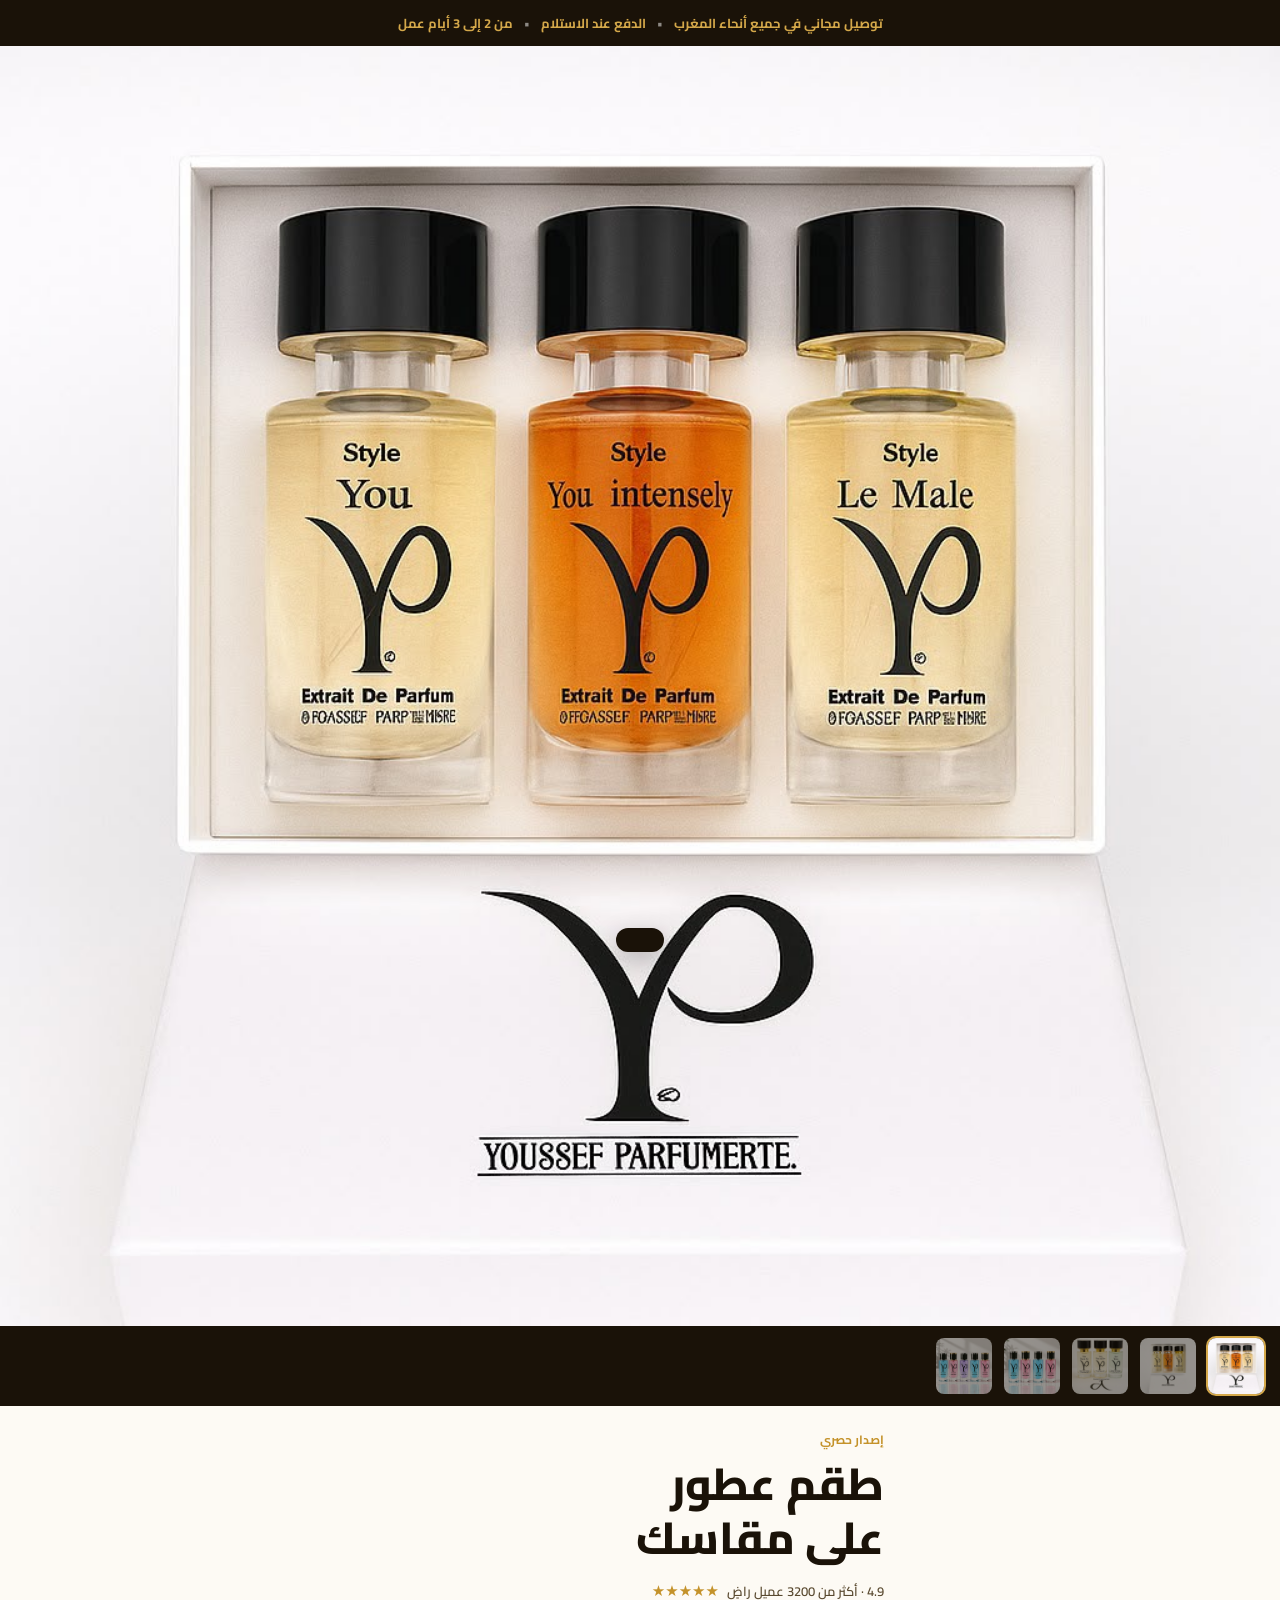
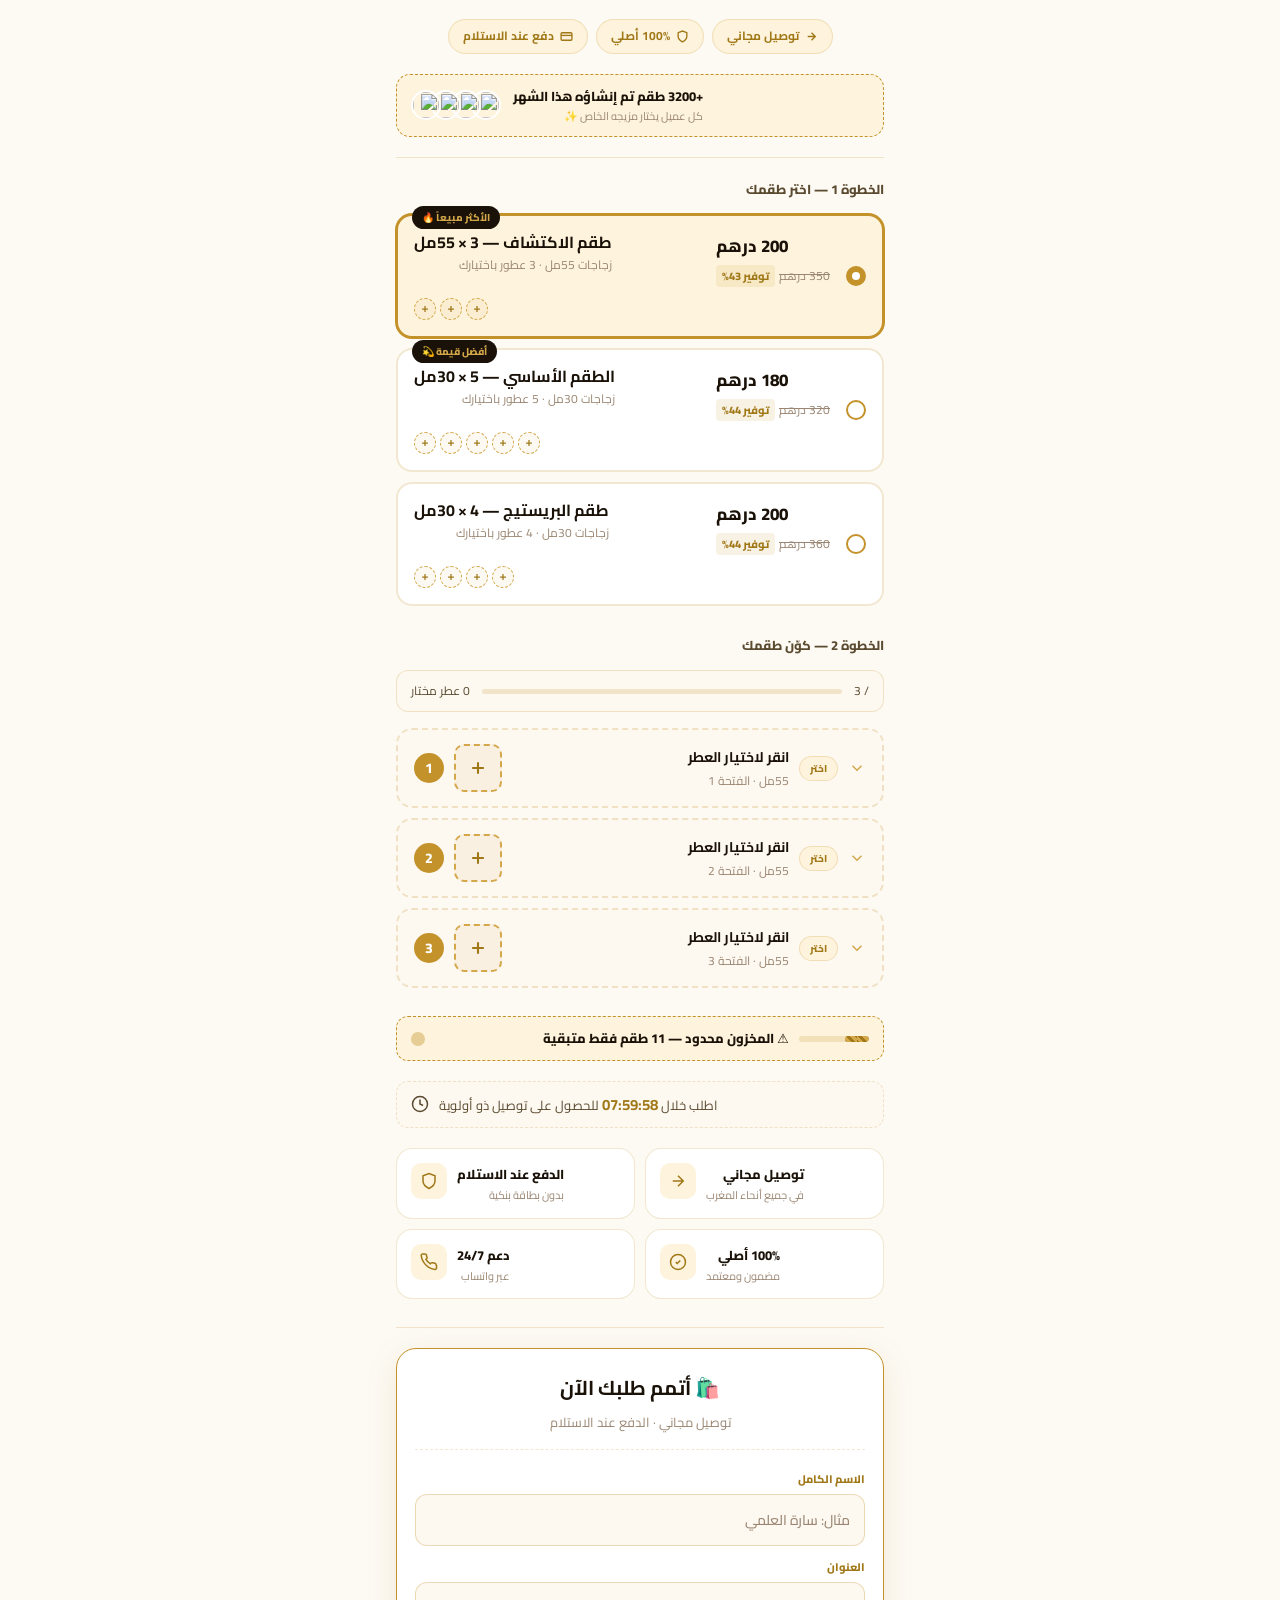
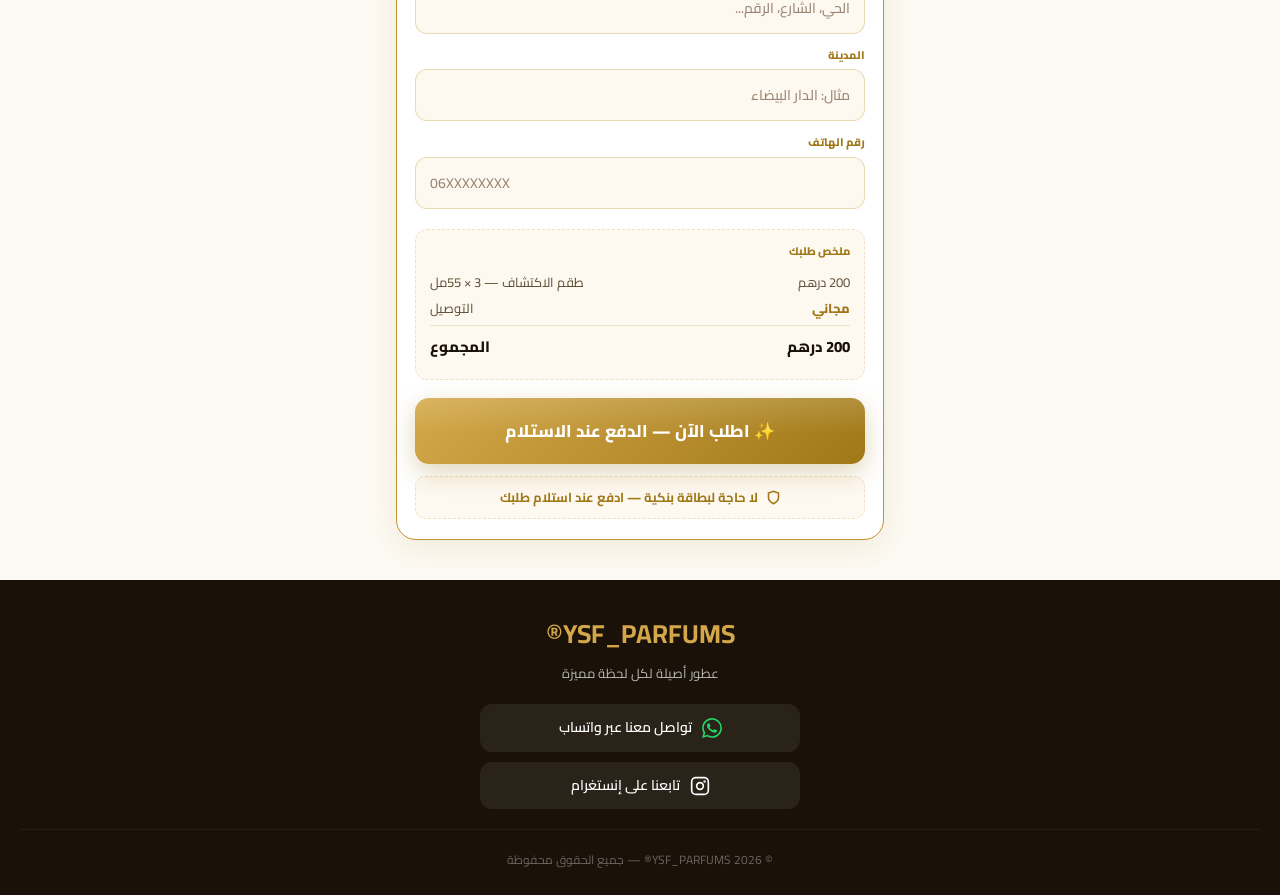
==== index.html @ 2e372e34 "Initial commit" ====
<!DOCTYPE html>
<html lang="ar" dir="rtl">
<head>
  <meta charset="utf-8"/>
  <meta name="viewport" content="width=device-width, initial-scale=1"/>
  <title>YSF_PARFUMS — عطور فاخرة على مقاسك</title>
  <meta name="description" content="اصنع طقمك من العطور الفاخرة بنفسك. توصيل مجاني، دفع عند الاستلام."/>
  <link rel="preconnect" href="https://fonts.googleapis.com"/>
  <link rel="preconnect" href="https://fonts.gstatic.com" crossorigin/>
  <link href="https://fonts.googleapis.com/css2?family=Cairo:wght@300;400;500;600;700;800;900&display=swap" rel="stylesheet"/>
  <style>
    *, *::before, *::after { box-sizing: border-box; margin: 0; padding: 0; }
    :root {
      --ink:     #1a1208;
      --ink-mid: #5a4a30;
      --ink-lt:  #9a8672;
      --gold:    #C4922A;
      --gold-lt: #D4A84A;
      --gold-dk: #A07818;
      --pale:    #FDF8F0;
      --tint:    #FEF3DC;
      --cream:   #FDFAF4;
      --white:   #ffffff;
      --border:  rgba(196,146,42,.22);
      --grad:    linear-gradient(135deg, #D4A84A 0%, #A07818 100%);
      --shadow:  0 8px 32px rgba(160,120,24,.12);
      --r:       16px;
      --r-sm:    10px;
    }
    html { scroll-behavior: smooth; }
    body {
      background: var(--cream);
      color: var(--ink);
      font-family: 'Cairo', system-ui, sans-serif;
      line-height: 1.7;
      overflow-x: hidden;
      -webkit-font-smoothing: antialiased;
      direction: rtl;
    }
    ::-webkit-scrollbar { width: 6px; }
    ::-webkit-scrollbar-track { background: var(--pale); }
    ::-webkit-scrollbar-thumb { background: var(--gold-lt); border-radius: 3px; }
    .display { font-family: 'Cairo', serif; font-weight: 800; line-height: 1.2; }

    /* ── HEADER ── */
    header {
      background: var(--ink);
      padding: 12px 20px;
      text-align: center;
      position: sticky; top: 0; z-index: 100;
    }
    header p { color: var(--gold-lt); font-size: 13px; font-weight: 700; }
    header span { color: rgba(255,255,255,.5); margin: 0 8px; }

    /* ── HERO SLIDER ── */
    .hero-wrapper { background: var(--ink); }

    /* Main image area */
    .hero-main {
      position: relative;
      width: 100%;
      aspect-ratio: 1/1;
      overflow: hidden;
      background: var(--ink);
    }
    .hero-main img {
      width: 100%; height: 100%;
      object-fit: cover; display: block;
      transition: opacity .35s ease;
    }
    .hero-main img.fade { opacity: 0; }

    /* Thumbnails strip */
    .hero-thumbs {
      display: flex;
      gap: 8px;
      padding: 10px 14px;
      overflow-x: auto;
      scrollbar-width: none;
      /* RTL: right-to-left order naturally */
    }
    .hero-thumbs::-webkit-scrollbar { display: none; }
    .hero-thumb {
      flex-shrink: 0;
      width: 60px; height: 60px;
      border-radius: 10px;
      overflow: hidden;
      border: 2px solid transparent;
      cursor: pointer;
      opacity: .55;
      transition: opacity .25s, border-color .25s;
      background: none; padding: 0;
    }
    .hero-thumb.active {
      border-color: var(--gold-lt);
      opacity: 1;
    }
    .hero-thumb img {
      width: 100%; height: 100%;
      object-fit: cover; display: block;
      pointer-events: none;
    }

    /* ── WRAP ── */
    .wrap { max-width: 520px; margin: 0 auto; padding: 0 16px; }

    /* ── PRODUCT INFO ── */
    .product-info { padding: 24px 0 0; }
    .eyebrow { font-size: 12px; font-weight: 700; color: var(--gold); margin-bottom: 8px; }
    .product-title { font-size: clamp(2rem, 8vw, 2.8rem); color: var(--ink); margin-bottom: 12px; }
    .stars-row {
      display: flex; align-items: center; gap: 8px;
      margin-bottom: 16px; flex-direction: row-reverse; justify-content: flex-end;
    }
    .stars { color: var(--gold); font-size: 15px; direction: ltr; }
    .rating-text { font-size: 13px; color: var(--ink-mid); font-weight: 600; }

    /* ── TRUST PILLS — centered ── */
    .trust-pills {
      display: flex;
      gap: 8px;
      flex-wrap: wrap;
      margin-bottom: 20px;
      justify-content: center;
      align-items: center;
    }
    .trust-pill {
      display: inline-flex; align-items: center; gap: 6px;
      padding: 6px 14px;
      background: var(--tint);
      border: 1px solid var(--border);
      border-radius: 99px;
      font-size: 12px; font-weight: 700; color: var(--gold-dk);
    }

    .divider { height: 1px; background: var(--border); margin: 20px 0; }
    .section-title {
      font-size: 13px; font-weight: 800; color: var(--ink-mid);
      margin-bottom: 14px; text-align: right;
    }

    /* ── PACK CARDS ── */
    .pack-grid { display: flex; flex-direction: column; gap: 10px; margin-bottom: 28px; }
    .pack-card {
      position: relative;
      border: 2px solid var(--border);
      border-radius: var(--r);
      padding: 16px 52px 16px 16px;
      background: var(--white);
      cursor: pointer; transition: all .25s;
      user-select: none; text-align: right;
    }
    .pack-card:hover { border-color: var(--gold-lt); background: var(--pale); }
    .pack-card.selected {
      border-color: var(--gold); background: var(--tint);
      box-shadow: 0 0 0 1px var(--gold);
    }
    .pack-radio {
      position: absolute; right: 16px; top: 50%;
      transform: translateY(-50%);
      width: 20px; height: 20px; border-radius: 50%;
      border: 2px solid var(--gold); background: var(--white);
      display: flex; align-items: center; justify-content: center;
      flex-shrink: 0; transition: all .2s;
    }
    .pack-card.selected .pack-radio { background: var(--gold); border-color: var(--gold); }
    .pack-radio::after {
      content: ''; width: 8px; height: 8px;
      border-radius: 50%; background: var(--white); display: none;
    }
    .pack-card.selected .pack-radio::after { display: block; }
    .pack-badge {
      position: absolute; top: -10px; left: 14px;
      background: var(--ink); color: var(--gold-lt);
      font-size: 10px; font-weight: 800;
      padding: 3px 10px; border-radius: 99px;
    }
    .pack-top {
      display: flex; justify-content: space-between;
      align-items: flex-start; gap: 8px; flex-direction: row-reverse;
    }
    .pack-name { font-size: 16px; font-weight: 700; color: var(--ink); line-height: 1.3; }
    .pack-sub { font-size: 12px; color: var(--ink-lt); margin-top: 2px; }
    .pack-price { text-align: left; flex-shrink: 0; }
    .pack-price-now { font-size: 17px; font-weight: 800; color: var(--ink); display: block; }
    .pack-price-old { font-size: 12px; color: var(--ink-lt); text-decoration: line-through; }
    .pack-price-save {
      font-size: 11px; font-weight: 800; color: var(--gold-dk);
      background: rgba(196,146,42,.12); padding: 2px 6px;
      border-radius: 4px; margin-top: 2px; display: inline-block;
    }
    .pack-dots { display: flex; gap: 4px; margin-top: 10px; flex-wrap: wrap; justify-content: flex-end; }
    .pack-dot {
      width: 22px; height: 22px; border-radius: 50%;
      border: 1.5px dashed var(--gold-lt);
      background: rgba(196,146,42,.06);
      display: flex; align-items: center; justify-content: center;
    }

    /* ── PICKER SECTION ── */
    .picker-section { margin-bottom: 28px; }

    /* Progress bar */
    .selection-progress {
      background: var(--pale); border: 1px solid var(--border);
      border-radius: 12px; padding: 10px 14px; margin-bottom: 16px;
      display: flex; align-items: center; justify-content: space-between;
      font-size: 12px; color: var(--ink-mid); flex-direction: row-reverse;
    }
    .progress-bar-wrap {
      flex: 1; margin: 0 12px; height: 5px;
      background: rgba(196,146,42,.2); border-radius: 99px; overflow: hidden;
    }
    .progress-bar-fill {
      height: 100%; background: var(--grad);
      border-radius: 99px; transition: width .4s ease;
    }

    /* Slot container */
    .picker-slots { display: flex; flex-direction: column; gap: 10px; }

    .picker-slot {
      border: 2px dashed var(--border);
      border-radius: var(--r);
      background: var(--pale);
      overflow: hidden;
      transition: border-color .2s, background .2s;
    }
    .picker-slot.filled {
      border-style: solid; border-color: var(--gold); background: var(--white);
    }

    /* The clickable header row */
    .slot-header {
      display: flex; align-items: center; gap: 10px;
      padding: 14px 16px; cursor: pointer; min-height: 68px;
      flex-direction: row-reverse;
      user-select: none;
    }

    /* Slot number badge */
    .slot-num {
      width: 30px; height: 30px; border-radius: 50%;
      background: var(--gold); color: var(--white);
      font-size: 14px; font-weight: 800;
      display: flex; align-items: center; justify-content: center;
      flex-shrink: 0;
    }

    /* Preview image once picked */
    .slot-preview {
      width: 48px; height: 48px; border-radius: 10px;
      object-fit: cover; flex-shrink: 0;
      border: 1.5px solid var(--border);
    }

    /* Plus placeholder */
    .slot-plus-btn {
      width: 48px; height: 48px; border-radius: 10px;
      border: 2px dashed var(--gold-lt);
      background: rgba(196,146,42,.07);
      display: flex; align-items: center; justify-content: center;
      flex-shrink: 0; transition: background .2s;
    }
    .slot-header:hover .slot-plus-btn { background: rgba(196,146,42,.15); }

    .slot-info { flex: 1; min-width: 0; text-align: right; }
    .slot-name { font-size: 14px; font-weight: 700; color: var(--ink); }
    .slot-sub  { font-size: 12px; color: var(--ink-lt); margin-top: 1px; }

    .slot-badge {
      font-size: 10px; font-weight: 800;
      padding: 3px 10px; border-radius: 99px;
      background: var(--tint); color: var(--gold-dk);
      border: 1px solid var(--border); flex-shrink: 0;
      white-space: nowrap;
    }
    .slot-badge.done {
      background: var(--gold); color: #fff; border-color: var(--gold);
    }

    .slot-chevron {
      flex-shrink: 0; color: var(--gold-lt);
      transition: transform .3s;
    }
    .picker-slot.open .slot-chevron { transform: rotate(180deg); }

    /* Collapsible panel */
    .slot-panel {
      display: grid; grid-template-rows: 0fr;
      transition: grid-template-rows .35s cubic-bezier(.25,1,.5,1);
    }
    .picker-slot.open .slot-panel { grid-template-rows: 1fr; }
    .slot-panel-inner { overflow: hidden; }

    /* 2-column perfume grid */
    .perfume-grid {
      display: grid;
      grid-template-columns: 1fr 1fr;
      gap: 10px;
      padding: 6px 14px 16px;
    }
    .perfume-card {
      border: 1.5px solid var(--border);
      border-radius: 14px; background: var(--white);
      cursor: pointer; overflow: hidden;
      transition: all .2s; padding: 10px; text-align: center;
    }
    .perfume-card:hover { border-color: var(--gold-lt); transform: translateY(-2px); box-shadow: 0 4px 12px rgba(196,146,42,.15); }
    .perfume-card.selected {
      border-color: var(--gold); background: var(--tint);
      box-shadow: 0 0 0 1.5px var(--gold);
    }
    .perfume-card img {
      width: 100%; aspect-ratio: 1/1;
      object-fit: cover; border-radius: 8px;
      display: block; margin-bottom: 8px;
    }
    .perfume-card-name { font-size: 12px; font-weight: 700; color: var(--ink); line-height: 1.3; }
    .perfume-card-vol  { font-size: 11px; color: var(--ink-lt); margin-top: 2px; }
    .perfume-check {
      width: 20px; height: 20px; border-radius: 50%;
      background: var(--gold);
      display: none; align-items: center; justify-content: center;
      margin: 6px auto 0;
    }
    .perfume-card.selected .perfume-check { display: flex; }
    .perfume-check svg { width: 11px; height: 11px; }

    /* ── STOCK & COUNTDOWN ── */
    .stock-bar {
      background: var(--tint); border: 1px dashed var(--gold);
      border-radius: 12px; padding: 10px 14px;
      display: flex; align-items: center; gap: 10px;
      margin-bottom: 20px; flex-direction: row-reverse;
    }
    .ping-wrap { position: relative; width: 14px; height: 14px; flex-shrink: 0; }
    .ping-ring {
      position: absolute; inset: 0; border-radius: 50%;
      background: var(--gold); opacity: .4;
      animation: ping 1.5s ease infinite;
    }
    .ping-dot {
      position: relative; width: 8px; height: 8px;
      border-radius: 50%; background: var(--gold-dk); margin: 3px;
    }
    @keyframes ping { 0%{transform:scale(1);opacity:.4} 75%,100%{transform:scale(2.2);opacity:0} }
    .stock-text { flex: 1; font-size: 13px; font-weight: 800; color: var(--ink); text-align: right; }
    .stock-track { width: 70px; height: 6px; background: rgba(196,146,42,.2); border-radius: 99px; overflow: hidden; flex-shrink: 0; }
    .stock-fill {
      width: 35%; height: 100%; border-radius: 99px;
      background-image: repeating-linear-gradient(45deg, var(--gold-lt) 0, var(--gold-lt) 3px, var(--gold-dk) 3px, var(--gold-dk) 6px);
      background-size: 12px 12px; animation: stripes 1.2s linear infinite;
    }
    @keyframes stripes { to { background-position: 12px 0; } }

    .countdown-bar {
      background: var(--pale); border: 1px dashed var(--border);
      border-radius: 12px; padding: 10px 14px;
      display: flex; align-items: center; gap: 10px; margin-bottom: 20px;
      font-size: 13px; color: var(--ink-mid); flex-direction: row-reverse;
    }
    .countdown-bar strong { color: var(--gold-dk); font-size: 15px; direction: ltr; display: inline-block; }

    /* ── FEATURES ── */
    .features-grid {
      display: grid; grid-template-columns: 1fr 1fr;
      gap: 10px; margin-bottom: 28px;
    }
    .feature-card {
      background: var(--white); border: 1px solid var(--border);
      border-radius: var(--r); padding: 14px;
      display: flex; align-items: flex-start;
      gap: 10px; flex-direction: row-reverse; text-align: right;
    }
    .feature-icon {
      width: 36px; height: 36px; border-radius: 10px;
      background: var(--tint);
      display: flex; align-items: center; justify-content: center;
      flex-shrink: 0;
    }
    .feature-title { font-size: 13px; font-weight: 800; color: var(--ink); }
    .feature-sub { font-size: 11px; color: var(--ink-lt); margin-top: 2px; line-height: 1.5; }

    /* ── SOCIAL PROOF ── */
    .social-proof {
      background: var(--tint); border: 1px dashed var(--gold);
      border-radius: 14px; padding: 10px 14px;
      display: flex; align-items: center; gap: 12px;
      margin-bottom: 20px; flex-direction: row-reverse;
    }
    .avatar-stack { display: flex; padding-left: 10px; }
    .avatar {
      width: 30px; height: 30px; border-radius: 50%;
      border: 2px solid var(--white); overflow: hidden; margin-left: -10px;
    }
    .avatar img { width: 100%; height: 100%; object-fit: cover; }
    .sp-text { font-size: 13px; font-weight: 800; color: var(--ink); text-align: right; }
    .sp-sub  { font-size: 11px; color: var(--ink-lt); text-align: right; }

    /* ── ORDER FORM ── */
    .order-form {
      background: var(--white); border: 1.5px solid var(--gold);
      border-radius: 20px; padding: 22px 18px 20px;
      box-shadow: var(--shadow); margin-bottom: 28px;
    }
    .form-title {
      text-align: center; font-size: 20px; font-weight: 700;
      color: var(--ink); margin-bottom: 6px;
    }
    .form-sub {
      text-align: center; font-size: 13px; color: var(--ink-lt);
      margin-bottom: 20px; padding-bottom: 16px;
      border-bottom: 1px dashed var(--border);
    }
    .field-group { display: flex; flex-direction: column; gap: 12px; margin-bottom: 20px; }
    .field-wrap { position: relative; }
    .field-wrap label {
      display: block; font-size: 11px; font-weight: 800;
      color: var(--gold-dk); margin-bottom: 5px; text-align: right;
    }
    .field-wrap input {
      width: 100%; border: 1.5px solid rgba(196,146,42,.3);
      border-radius: 12px; padding: 12px 14px;
      font-family: 'Cairo', sans-serif;
      font-size: 14px; font-weight: 500; color: var(--ink);
      background: var(--pale); outline: none;
      transition: border-color .2s, background .2s, box-shadow .2s;
      text-align: right; direction: rtl;
    }
    .field-wrap input:focus {
      border-color: var(--gold); background: var(--white);
      box-shadow: 0 0 0 3px rgba(196,146,42,.12);
    }
    .field-wrap input::placeholder { color: var(--ink-lt); }
    .field-err { color: #dc2626; font-size: 11px; margin-top: 4px; display: block; text-align: right; }

    .order-summary {
      background: var(--pale); border: 1px dashed var(--border);
      border-radius: 12px; padding: 12px 14px; margin-bottom: 18px;
    }
    .order-summary-title {
      font-size: 11px; font-weight: 800; color: var(--gold-dk);
      margin-bottom: 10px; text-align: right;
    }
    .summary-line {
      display: flex; justify-content: space-between;
      font-size: 13px; color: var(--ink-mid);
      margin-bottom: 4px; flex-direction: row-reverse;
    }
    .summary-line.total {
      font-weight: 800; font-size: 15px; color: var(--ink);
      border-top: 1px solid var(--border);
      padding-top: 8px; margin-top: 6px;
    }
    .summary-perfs { display: flex; flex-wrap: wrap; gap: 4px; margin-top: 8px; justify-content: flex-end; }
    .summary-perf-tag {
      font-size: 11px; background: rgba(196,146,42,.12);
      color: var(--gold-dk); border-radius: 6px;
      padding: 2px 8px; font-weight: 600;
    }

    .buy-btn {
      width: 100%; background: var(--grad);
      color: var(--white); border: none;
      border-radius: 14px; padding: 17px 24px;
      font-family: 'Cairo', sans-serif;
      font-size: 17px; font-weight: 800;
      cursor: pointer; position: relative; overflow: hidden;
      transition: opacity .2s, transform .15s;
      box-shadow: 0 8px 24px rgba(160,120,24,.3);
    }
    .buy-btn:hover { opacity: .9; }
    .buy-btn:active { transform: scale(.98); }
    .buy-btn::after {
      content: ''; position: absolute; inset: 0;
      background: linear-gradient(180deg, rgba(255,255,255,.14) 0%, transparent 55%);
      pointer-events: none;
    }
    .buy-btn:disabled { opacity: .7; cursor: wait; }

    .cod-badge {
      display: flex; align-items: center; justify-content: center;
      gap: 8px; margin-top: 12px; padding: 9px 14px;
      background: var(--pale); border-radius: 10px;
      border: 1px dashed var(--border);
      font-size: 13px; font-weight: 700; color: var(--gold-dk);
    }

    /* ── FOOTER ── */
    footer {
      background: var(--ink); color: rgba(255,255,255,.7);
      padding: 32px 20px 24px; text-align: center; margin-top: 40px;
    }
    footer .brand {
      font-size: 26px; font-weight: 700;
      color: var(--gold-lt); margin-bottom: 6px;
    }
    footer p { font-size: 13px; margin-bottom: 20px; }
    .footer-contact {
      display: flex; flex-direction: column;
      gap: 10px; max-width: 320px; margin: 0 auto 20px;
    }
    .footer-link {
      display: flex; align-items: center; justify-content: center; gap: 10px;
      padding: 12px 14px;
      background: rgba(255,255,255,.07);
      border-radius: 12px; color: var(--white);
      text-decoration: none; font-size: 14px; font-weight: 600;
      transition: background .2s; text-align: center;
    }
    .footer-link:hover { background: rgba(255,255,255,.13); }
    .footer-copy {
      font-size: 12px; opacity: .5;
      border-top: 1px solid rgba(255,255,255,.1);
      padding-top: 20px; margin-top: 10px;
    }

    /* ── MODAL ── */
    .modal-overlay {
      position: fixed; inset: 0; z-index: 1000;
      background: rgba(0,0,0,.55);
      display: flex; align-items: center; justify-content: center;
      padding: 20px; opacity: 0; pointer-events: none;
      transition: opacity .3s;
    }
    .modal-overlay.open { opacity: 1; pointer-events: auto; }
    .modal-box {
      background: var(--white); border-radius: 24px;
      padding: 36px 24px; max-width: 360px; width: 100%;
      text-align: center;
      transform: translateY(20px);
      transition: transform .4s cubic-bezier(.25,1,.5,1);
    }
    .modal-overlay.open .modal-box { transform: translateY(0); }
    .modal-icon {
      width: 64px; height: 64px; border-radius: 50%;
      background: var(--tint);
      display: flex; align-items: center; justify-content: center;
      margin: 0 auto 16px;
    }
    .modal-title { font-size: 24px; font-weight: 700; color: var(--ink); margin-bottom: 8px; }
    .modal-text { font-size: 14px; color: var(--ink-mid); line-height: 1.8; margin-bottom: 24px; }
    .modal-close {
      width: 100%; background: var(--grad); color: var(--white); border: none;
      padding: 14px; border-radius: 12px; font-size: 16px; font-weight: 800;
      cursor: pointer; font-family: 'Cairo', sans-serif;
    }

    /* ── TOAST ── */
    .toast {
      position: fixed; bottom: 28px; left: 50%;
      transform: translateX(-50%) translateY(80px);
      background: var(--ink); color: var(--white);
      padding: 12px 24px; border-radius: 12px;
      font-size: 13px; font-weight: 600; z-index: 9999;
      transition: transform .35s cubic-bezier(.25,1,.5,1);
      white-space: nowrap; box-shadow: 0 8px 24px rgba(0,0,0,.25);
    }
    .toast.show { transform: translateX(-50%) translateY(0); }

    @media (max-width: 380px) {
      .pack-name { font-size: 14px; }
      .perfume-grid { gap: 8px; }
    }
  </style>
</head>
<body>

<header>
  <p>
    توصيل مجاني في جميع أنحاء المغرب
    <span>•</span>
    الدفع عند الاستلام
    <span>•</span>
    من 2 إلى 3 أيام عمل
  </p>
</header>

<!-- ══ HERO SLIDER ══ -->
<div class="hero-wrapper">
  <!-- Main large image -->
  <div class="hero-main">
    <img id="hero-main-img" src="images/slides/1.jpeg" alt="عطر" onerror="this.style.background='#2a1f0e';this.removeAttribute('src')"/>
  </div>
  <!-- Thumbnail strip -->
  <div class="hero-thumbs" id="hero-thumbs"></div>
</div>

<div class="wrap">

  <!-- ══ PRODUCT INFO ══ -->
  <section class="product-info">
    <p class="eyebrow">إصدار حصري</p>
    <h1 class="display product-title">طقم عطور<br/>على مقاسك</h1>

    <div class="stars-row">
      <span class="stars">★★★★★</span>
      <span class="rating-text">4.9 · أكثر من 3200 عميل راضٍ</span>
    </div>

    <!-- 3 pills centered -->
    <div class="trust-pills">
      <span class="trust-pill">
        <svg width="13" height="13" viewBox="0 0 24 24" fill="none" stroke="currentColor" stroke-width="2.5"><path d="M5 12h14M12 5l7 7-7 7"/></svg>
        توصيل مجاني
      </span>
      <span class="trust-pill">
        <svg width="13" height="13" viewBox="0 0 24 24" fill="none" stroke="currentColor" stroke-width="2.5"><path d="M12 22s8-4 8-10V5l-8-3-8 3v7c0 6 8 10 8 10z"/></svg>
        100% أصلي
      </span>
      <span class="trust-pill">
        <svg width="13" height="13" viewBox="0 0 24 24" fill="none" stroke="currentColor" stroke-width="2.5"><rect x="2" y="5" width="20" height="14" rx="2"/><path d="M2 10h20"/></svg>
        دفع عند الاستلام
      </span>
    </div>

    <div class="social-proof">
      <div class="avatar-stack">
        <div class="avatar"><img src="https://randomuser.me/api/portraits/women/44.jpg" alt=""/></div>
        <div class="avatar"><img src="https://randomuser.me/api/portraits/women/68.jpg" alt=""/></div>
        <div class="avatar"><img src="https://randomuser.me/api/portraits/women/90.jpg" alt=""/></div>
        <div class="avatar"><img src="https://randomuser.me/api/portraits/men/22.jpg" alt=""/></div>
      </div>
      <div>
        <div class="sp-text">+3200 طقم تم إنشاؤه هذا الشهر</div>
        <div class="sp-sub">كل عميل يختار مزيجه الخاص ✨</div>
      </div>
    </div>

    <div class="divider"></div>
  </section>

  <!-- ══ STEP 1: CHOOSE PACK ══ -->
  <section id="step-pack">
    <p class="section-title">الخطوة 1 — اختر طقمك</p>
    <div class="pack-grid">

      <div class="pack-card selected" data-pack="A" onclick="selectPack('A')">
        <div class="pack-badge">الأكثر مبيعاً 🔥</div>
        <div class="pack-radio"></div>
        <div class="pack-top">
          <div>
            <div class="pack-name">طقم الاكتشاف — 3 × 55مل</div>
            <div class="pack-sub">زجاجات 55مل · 3 عطور باختيارك</div>
          </div>
          <div class="pack-price">
            <span class="pack-price-now">200 درهم</span>
            <span class="pack-price-old">350 درهم</span>
            <span class="pack-price-save">توفير 43%</span>
          </div>
        </div>
        <div class="pack-dots" id="pack-dots-A"></div>
      </div>

      <div class="pack-card" data-pack="B" onclick="selectPack('B')">
        <div class="pack-badge">أفضل قيمة 💫</div>
        <div class="pack-radio"></div>
        <div class="pack-top">
          <div>
            <div class="pack-name">الطقم الأساسي — 5 × 30مل</div>
            <div class="pack-sub">زجاجات 30مل · 5 عطور باختيارك</div>
          </div>
          <div class="pack-price">
            <span class="pack-price-now">180 درهم</span>
            <span class="pack-price-old">320 درهم</span>
            <span class="pack-price-save">توفير 44%</span>
          </div>
        </div>
        <div class="pack-dots" id="pack-dots-B"></div>
      </div>

      <div class="pack-card" data-pack="C" onclick="selectPack('C')">
        <div class="pack-radio"></div>
        <div class="pack-top">
          <div>
            <div class="pack-name">طقم البريستيج — 4 × 30مل</div>
            <div class="pack-sub">زجاجات 30مل · 4 عطور باختيارك</div>
          </div>
          <div class="pack-price">
            <span class="pack-price-now">200 درهم</span>
            <span class="pack-price-old">360 درهم</span>
            <span class="pack-price-save">توفير 44%</span>
          </div>
        </div>
        <div class="pack-dots" id="pack-dots-C"></div>
      </div>

    </div>
  </section>

  <!-- ══ STEP 2: BUILD PACK ══ -->
  <section id="step-picker" class="picker-section">
    <p class="section-title">الخطوة 2 — كوّن طقمك</p>
    <div class="selection-progress">
      <span id="prog-label">0 عطر مختار</span>
      <div class="progress-bar-wrap">
        <div class="progress-bar-fill" id="prog-bar" style="width:0%"></div>
      </div>
      <span id="prog-total">/ 3</span>
    </div>
    <div class="picker-slots" id="picker-slots"></div>
  </section>

  <!-- ══ STOCK ══ -->
  <div class="stock-bar">
    <div class="ping-wrap"><span class="ping-ring"></span><span class="ping-dot"></span></div>
    <span class="stock-text">⚠️ المخزون محدود — 11 طقم فقط متبقية</span>
    <div class="stock-track"><div class="stock-fill"></div></div>
  </div>

  <!-- ══ COUNTDOWN ══ -->
  <div class="countdown-bar">
    <svg width="18" height="18" viewBox="0 0 24 24" fill="none" stroke="currentColor" stroke-width="2"><circle cx="12" cy="12" r="10"/><polyline points="12 6 12 12 16 14"/></svg>
    <span>اطلب خلال <strong id="countdown">08:00:00</strong> للحصول على توصيل ذو أولوية</span>
  </div>

  <!-- ══ FEATURES ══ -->
  <div class="features-grid">
    <div class="feature-card">
      <div class="feature-icon"><svg width="18" height="18" viewBox="0 0 24 24" fill="none" stroke="var(--gold-dk)" stroke-width="2"><path d="M5 12h14M12 5l7 7-7 7"/></svg></div>
      <div><div class="feature-title">توصيل مجاني</div><div class="feature-sub">في جميع أنحاء المغرب</div></div>
    </div>
    <div class="feature-card">
      <div class="feature-icon"><svg width="18" height="18" viewBox="0 0 24 24" fill="none" stroke="var(--gold-dk)" stroke-width="2"><path d="M12 22s8-4 8-10V5l-8-3-8 3v7c0 6 8 10 8 10z"/></svg></div>
      <div><div class="feature-title">الدفع عند الاستلام</div><div class="feature-sub">بدون بطاقة بنكية</div></div>
    </div>
    <div class="feature-card">
      <div class="feature-icon"><svg width="18" height="18" viewBox="0 0 24 24" fill="none" stroke="var(--gold-dk)" stroke-width="2"><circle cx="12" cy="12" r="10"/><path d="m9 12 2 2 4-4"/></svg></div>
      <div><div class="feature-title">100% أصلي</div><div class="feature-sub">مضمون ومعتمد</div></div>
    </div>
    <div class="feature-card">
      <div class="feature-icon"><svg width="18" height="18" viewBox="0 0 24 24" fill="none" stroke="var(--gold-dk)" stroke-width="2"><path d="M22 16.92v3a2 2 0 0 1-2.18 2 19.79 19.79 0 0 1-8.63-3.07A19.5 19.5 0 0 1 4.69 12 19.79 19.79 0 0 1 1.61 3.41 2 2 0 0 1 3.6 1.22h3a2 2 0 0 1 2 1.72c.127.96.361 1.903.7 2.81a2 2 0 0 1-.45 2.11L7.91 8.37a16 16 0 0 0 6 6l.92-.92a2 2 0 0 1 2.11-.45c.907.339 1.85.573 2.81.7A2 2 0 0 1 21.5 16a2 2 0 0 1 .42.92z"/></svg></div>
      <div><div class="feature-title">دعم 24/7</div><div class="feature-sub">عبر واتساب</div></div>
    </div>
  </div>

  <div class="divider"></div>

  <!-- ══ ORDER FORM ══ -->
  <section id="checkout-section">
    <div class="order-form">
      <div class="form-title">🛍️ أتمم طلبك الآن</div>
      <div class="form-sub">توصيل مجاني · الدفع عند الاستلام</div>

      <div class="field-group">
        <div class="field-wrap">
          <label>الاسم الكامل</label>
          <input id="f-name" type="text" placeholder="مثال: سارة العلمي"/>
        </div>
        <div class="field-wrap">
          <label>العنوان</label>
          <input id="f-address" type="text" placeholder="الحي، الشارع، الرقم..."/>
        </div>
        <div class="field-wrap">
          <label>المدينة</label>
          <input id="f-city" type="text" placeholder="مثال: الدار البيضاء"/>
        </div>
        <div class="field-wrap">
          <label>رقم الهاتف</label>
          <input id="f-phone" type="tel" placeholder="06XXXXXXXX" dir="ltr" style="text-align:left"/>
        </div>
      </div>

      <div class="order-summary">
        <div class="order-summary-title">ملخص طلبك</div>
        <div class="summary-line"><span id="sum-pack">–</span><span id="sum-price">–</span></div>
        <div class="summary-line"><span>التوصيل</span><span style="color:var(--gold-dk);font-weight:800;">مجاني</span></div>
        <div class="summary-line total"><span>المجموع</span><span id="sum-total">–</span></div>
        <div class="summary-perfs" id="summary-perfs"></div>
      </div>

      <button class="buy-btn" id="buy-btn">✨ اطلب الآن — الدفع عند الاستلام</button>

      <div class="cod-badge">
        <svg width="15" height="15" viewBox="0 0 24 24" fill="none" stroke="currentColor" stroke-width="2.5"><path d="M12 22s8-4 8-10V5l-8-3-8 3v7c0 6 8 10 8 10z"/></svg>
        لا حاجة لبطاقة بنكية — ادفع عند استلام طلبك
      </div>
    </div>
  </section>

</div>

<footer>
  <div class="brand">YSF_PARFUMS®</div>
  <p>عطور أصيلة لكل لحظة مميزة</p>
  <div class="footer-contact">
    <a class="footer-link" href="https://wa.me/212600000000" target="_blank" rel="noopener">
      <svg width="20" height="20" viewBox="0 0 24 24" fill="#25D366"><path d="M17.472 14.382c-.297-.149-1.758-.867-2.03-.967-.273-.099-.471-.148-.67.15-.197.297-.767.966-.94 1.164-.173.199-.347.223-.644.075-.297-.15-1.255-.463-2.39-1.475-.883-.788-1.48-1.761-1.653-2.059-.173-.297-.018-.458.13-.606.134-.133.298-.347.446-.52.149-.174.198-.298.298-.497.099-.198.05-.371-.025-.52-.075-.149-.669-1.612-.916-2.207-.242-.579-.487-.5-.669-.51-.173-.008-.371-.01-.57-.01-.198 0-.52.074-.792.372-.272.297-1.04 1.016-1.04 2.479 0 1.462 1.065 2.875 1.213 3.074.149.198 2.096 3.2 5.077 4.487.709.306 1.262.489 1.694.625.712.227 1.36.195 1.871.118.571-.085 1.758-.719 2.006-1.413.248-.694.248-1.289.173-1.413-.074-.124-.272-.198-.57-.347m-5.421 7.403h-.004a9.87 9.87 0 01-5.031-1.378l-.361-.214-3.741.982.998-3.648-.235-.374a9.86 9.86 0 01-1.51-5.26c.001-5.45 4.436-9.884 9.888-9.884 2.64 0 5.122 1.03 6.988 2.898a9.825 9.825 0 012.893 6.994c-.003 5.45-4.437 9.884-9.885 9.884m8.413-18.297A11.815 11.815 0 0012.05 0C5.495 0 .16 5.335.157 11.892c0 2.096.547 4.142 1.588 5.945L.057 24l6.305-1.654a11.882 11.882 0 005.683 1.448h.005c6.554 0 11.89-5.335 11.893-11.893a11.821 11.821 0 00-3.48-8.413z"/></svg>
      تواصل معنا عبر واتساب
    </a>
    <a class="footer-link" href="https://www.instagram.com/ysf_parfums" target="_blank" rel="noopener">
      <svg width="20" height="20" viewBox="0 0 24 24" fill="none" stroke="white" stroke-width="2" stroke-linecap="round"><rect x="2" y="2" width="20" height="20" rx="5"/><circle cx="12" cy="12" r="4"/><circle cx="17.5" cy="6.5" r=".5" fill="white"/></svg>
      تابعنا على إنستغرام
    </a>
  </div>
  <div class="footer-copy">© 2026 YSF_PARFUMS® — جميع الحقوق محفوظة</div>
</footer>

<!-- ══ SUCCESS MODAL ══ -->
<div class="modal-overlay" id="success-modal">
  <div class="modal-box">
    <div class="modal-icon">
      <svg width="32" height="32" viewBox="0 0 24 24" fill="none" stroke="var(--gold)" stroke-width="2.5" stroke-linecap="round"><polyline points="20 6 9 17 4 12"/></svg>
    </div>
    <div class="modal-title">تم استلام طلبك! 🎉</div>
    <div class="modal-text" id="modal-text">شكراً لك! تم تسجيل طقمك. سيتواصل معك فريقنا قريباً لتأكيد التوصيل.</div>
    <button class="modal-close" onclick="closeModal()">رائع، شكراً!</button>
  </div>
</div>

<div class="toast" id="toast"></div>

<script>
(function () {
  'use strict';

  /* ══════════════════════════════════════════
     CONFIG
  ══════════════════════════════════════════ */
  const GOOGLE_SCRIPT_URL = 'https://script.google.com/macros/s/AKfycbw9YrkIuJMq58uYZsVhsJ11zVzLs-nyRyI1zCMpZVaJMS69LG868hQqcGdkdfYxF4DcIQ/exec';

  /* ══════════════════════════════════════════
     DATA
  ══════════════════════════════════════════ */
  const SLIDES = [
    { src: 'images/slides/1.jpeg', alt: 'صورة 1' },
    { src: 'images/slides/2.jpeg', alt: 'صورة 2' },
    { src: 'images/slides/3.jpeg', alt: 'صورة 3' },
    { src: 'images/slides/4.jpeg', alt: 'صورة 4' },
    { src: 'images/slides/5.jpeg', alt: 'صورة 5' },
  ];

  const PERFUMES = [
    { id: 'p1',  name: 'STRONGER WITH YOU',         img: 'images/1.jpeg'  },
    { id: 'p2',  name: 'HUGO BOSS',                 img: 'images/3.jpeg'  },
    { id: 'p3',  name: 'CREED Aventus',             img: 'images/4.jpeg'  },
    { id: 'p4',  name: 'SAUVAGE',                   img: 'images/5.jpeg'  },
    { id: 'p5',  name: 'Ultra Male',                img: 'images/6.jpeg'  },
    { id: 'p6',  name: 'Paradise Garden',           img: 'images/7.jpeg'  },
    { id: 'p7',  name: 'IMPÉRATRICE',               img: 'images/8.jpeg'  },
    { id: 'p8',  name: 'Azzaro Wanted',             img: 'images/9.jpeg'  },
    { id: 'p9',  name: 'GIORGIO ARMANI',            img: 'images/10.jpeg' },
    { id: 'p10', name: 'Good Girl',                 img: 'images/11.jpeg' },
    { id: 'p11', name: 'ESCADA SORBETTO',           img: 'images/12.jpeg' },
    { id: 'p12', name: 'Gaultier Divine',           img: 'images/13.jpeg' },
    { id: 'p13', name: 'POISON GIRL',               img: 'images/14.jpeg' },
    { id: 'p14', name: 'KAY ALI',                   img: 'images/15.jpeg' },
    { id: 'p15', name: 'Libre YSL',                 img: 'images/16.jpeg' },
  ];

  const PACKS = {
    A: { name: 'طقم الاكتشاف — 3 × 55مل',  count: 3, priceLabel: '200 درهم', vol: '55مل', priceRaw: 200 },
    B: { name: 'الطقم الأساسي — 5 × 30مل', count: 5, priceLabel: '180 درهم', vol: '30مل', priceRaw: 180 },
    C: { name: 'طقم البريستيج — 4 × 30مل', count: 4, priceLabel: '200 درهم', vol: '30مل', priceRaw: 200 },
  };

  let currentPack = 'A';
  let selections  = [];   // array of perfume ids (null = not chosen)

  /* ══════════════════════════════════════════
     HERO SLIDER
     — NO autoplay
     — Click thumbnail → show that image in main slot instantly
  ══════════════════════════════════════════ */
  (function initSlider() {
    const mainImg   = document.getElementById('hero-main-img');
    const thumbsWrap = document.getElementById('hero-thumbs');

    SLIDES.forEach(function(slide, index) {
      var btn = document.createElement('button');
      btn.className = 'hero-thumb' + (index === 0 ? ' active' : '');
      btn.setAttribute('aria-label', slide.alt);

      var img = document.createElement('img');
      img.src = slide.src;
      img.alt = slide.alt;
      img.onerror = function() { this.style.background = '#2a1f0e'; this.src = ''; };
      btn.appendChild(img);

      btn.addEventListener('click', function() {
        // 1. Update main image with fade
        mainImg.style.opacity = '0';
        setTimeout(function() {
          mainImg.src = slide.src;
          mainImg.alt = slide.alt;
          mainImg.onerror = function() { this.style.background = '#2a1f0e'; this.src = ''; };
          mainImg.style.opacity = '1';
        }, 180);

        // 2. Update active thumbnail
        thumbsWrap.querySelectorAll('.hero-thumb').forEach(function(t) {
          t.classList.remove('active');
        });
        btn.classList.add('active');

        // 3. Scroll thumb into view
        btn.scrollIntoView({ behavior: 'smooth', block: 'nearest', inline: 'center' });
      });

      thumbsWrap.appendChild(btn);
    });

    // Smooth opacity transition on main image
    mainImg.style.transition = 'opacity .18s ease';
  })();

  /* ══════════════════════════════════════════
     PACK DOTS (indicators)
  ══════════════════════════════════════════ */
  function buildPackDots() {
    Object.keys(PACKS).forEach(function(key) {
      var el = document.getElementById('pack-dots-' + key);
      if (!el) return;
      el.innerHTML = '';
      for (var i = 0; i < PACKS[key].count; i++) {
        var dot = document.createElement('div');
        dot.className = 'pack-dot';
        dot.innerHTML = '<svg width="10" height="10" viewBox="0 0 24 24" fill="none" stroke="var(--gold-dk)" stroke-width="3"><path d="M12 5v14M5 12h14"/></svg>';
        el.appendChild(dot);
      }
    });
  }

  /* ══════════════════════════════════════════
     SELECT PACK
  ══════════════════════════════════════════ */
  window.selectPack = function(key) {
    currentPack = key;
    selections = [];
    document.querySelectorAll('.pack-card').forEach(function(c) {
      c.classList.toggle('selected', c.dataset.pack === key);
    });
    buildPickerSlots();
    updateProgress();
    updateSummary();
  };

  /* ══════════════════════════════════════════
     PICKER SLOTS
     — All slots collapsed on init
     — User clicks + container to open a slot
     — Grid is 2 columns
     — After choosing, slot collapses, next one stays closed (user opens manually)
  ══════════════════════════════════════════ */
  function buildPickerSlots() {
    var pack      = PACKS[currentPack];
    var container = document.getElementById('picker-slots');
    container.innerHTML = '';
    selections = new Array(pack.count).fill(null);

    for (var i = 0; i < pack.count; i++) {
      (function(idx) {
        var slot = document.createElement('div');
        slot.className = 'picker-slot';   // NOT open by default
        slot.id = 'slot-' + idx;

        /* ── HEADER ── */
        var header = document.createElement('div');
        header.className = 'slot-header';
        header.innerHTML =
          '<div class="slot-num">' + (idx + 1) + '</div>' +
          '<div class="slot-plus-btn" id="slot-icon-' + idx + '">' +
            '<svg width="20" height="20" viewBox="0 0 24 24" fill="none" stroke="var(--gold-dk)" stroke-width="2.5"><path d="M12 5v14M5 12h14"/></svg>' +
          '</div>' +
          '<div class="slot-info">' +
            '<div class="slot-name" id="slot-name-' + idx + '">انقر لاختيار العطر</div>' +
            '<div class="slot-sub">' + pack.vol + ' · الفتحة ' + (idx + 1) + '</div>' +
          '</div>' +
          '<span class="slot-badge" id="slot-badge-' + idx + '">اختر</span>' +
          '<svg class="slot-chevron" width="18" height="18" viewBox="0 0 24 24" fill="none" stroke="currentColor" stroke-width="2"><path d="m6 9 6 6 6-6"/></svg>';

        header.addEventListener('click', function() {
          toggleSlot(idx);
        });

        /* ── PANEL ── */
        var panel = document.createElement('div');
        panel.className = 'slot-panel';
        var inner = document.createElement('div');
        inner.className = 'slot-panel-inner';

        var grid = document.createElement('div');
        grid.className = 'perfume-grid';
        grid.id = 'grid-' + idx;

        PERFUMES.forEach(function(p) {
          var card = document.createElement('div');
          card.className = 'perfume-card';
          card.dataset.pid = p.id;
          card.innerHTML =
            '<img src="' + p.img + '" alt="' + p.name + '" onerror="this.style.background=\'var(--tint)\';this.src=\'\'"/>' +
            '<div class="perfume-card-name">' + p.name + '</div>' +
            '<div class="perfume-card-vol">' + pack.vol + '</div>' +
            '<div class="perfume-check"><svg viewBox="0 0 24 24" fill="none" stroke="white" stroke-width="3" stroke-linecap="round"><polyline points="20 6 9 17 4 12"/></svg></div>';

          card.addEventListener('click', function() {
            choosePerfume(idx, p.id, p);
          });

          grid.appendChild(card);
        });

        inner.appendChild(grid);
        panel.appendChild(inner);
        slot.appendChild(header);
        slot.appendChild(panel);
        container.appendChild(slot);
      })(i);
    }
  }

  /* ── Toggle a slot open/closed ── */
  function toggleSlot(idx) {
    var slot   = document.getElementById('slot-' + idx);
    var isOpen = slot.classList.contains('open');
    // Close all
    document.querySelectorAll('.picker-slot').forEach(function(s) {
      s.classList.remove('open');
    });
    // Open this one only if it wasn't already open
    if (!isOpen) {
      slot.classList.add('open');
    }
  }

  /* ── Choose a perfume for a slot ── */
  function choosePerfume(slotIdx, pid, perf) {
    selections[slotIdx] = pid;

    /* Update the slot icon: replace + with selected perfume image */
    var iconEl = document.getElementById('slot-icon-' + slotIdx);
    if (iconEl) {
      var previewImg = document.createElement('img');
      previewImg.className = 'slot-preview';
      previewImg.src = perf.img;
      previewImg.alt = perf.name;
      previewImg.onerror = function() { this.style.background = 'var(--tint)'; this.src = ''; };
      iconEl.replaceWith(previewImg);
    }

    /* Update slot name */
    document.getElementById('slot-name-' + slotIdx).textContent = perf.name;

    /* Update badge */
    var badge = document.getElementById('slot-badge-' + slotIdx);
    badge.textContent = '✓ تم';
    badge.classList.add('done');

    /* Mark slot as filled */
    document.getElementById('slot-' + slotIdx).classList.add('filled');

    /* Highlight selected card, deselect others in this grid */
    var grid = document.getElementById('grid-' + slotIdx);
    grid.querySelectorAll('.perfume-card').forEach(function(c) {
      var isSel = c.dataset.pid === pid;
      c.classList.toggle('selected', isSel);
    });

    /* Close this slot — user must manually open the next one */
    document.getElementById('slot-' + slotIdx).classList.remove('open');

    updateProgress();
    updateSummary();
  }

  /* ══════════════════════════════════════════
     PROGRESS
  ══════════════════════════════════════════ */
  function updateProgress() {
    var pack   = PACKS[currentPack];
    var filled = selections.filter(Boolean).length;
    document.getElementById('prog-bar').style.width   = (filled / pack.count * 100) + '%';
    document.getElementById('prog-label').textContent = filled + ' عطر مختار';
    document.getElementById('prog-total').textContent = '/ ' + pack.count;
  }

  /* ══════════════════════════════════════════
     SUMMARY
  ══════════════════════════════════════════ */
  function updateSummary() {
    var pack = PACKS[currentPack];
    document.getElementById('sum-pack').textContent  = pack.name;
    document.getElementById('sum-price').textContent = pack.priceLabel;
    document.getElementById('sum-total').textContent = pack.priceLabel;

    var el = document.getElementById('summary-perfs');
    el.innerHTML = '';
    selections.forEach(function(sid) {
      if (!sid) return;
      var p = PERFUMES.find(function(x) { return x.id === sid; });
      if (p) {
        var t = document.createElement('span');
        t.className = 'summary-perf-tag';
        t.textContent = p.name;
        el.appendChild(t);
      }
    });
  }

  /* ══════════════════════════════════════════
     COUNTDOWN
  ══════════════════════════════════════════ */
  (function() {
    var el = document.getElementById('countdown');
    var t  = 8 * 3600;
    setInterval(function() {
      t = t > 0 ? t - 1 : 8 * 3600;
      var h = Math.floor(t / 3600);
      var m = Math.floor((t % 3600) / 60);
      var s = t % 60;
      el.textContent = [h, m, s].map(function(n) { return String(n).padStart(2, '0'); }).join(':');
    }, 1000);
  })();

  /* ══════════════════════════════════════════
     FORM VALIDATION
  ══════════════════════════════════════════ */
  function showErr(input, msg) {
    clearErr(input);
    input.style.borderColor = '#dc2626';
    var e = document.createElement('span');
    e.className = 'field-err';
    e.textContent = msg;
    input.after(e);
  }
  function clearErr(input) {
    input.style.borderColor = '';
    var prev = input.parentElement && input.parentElement.querySelector('.field-err');
    if (prev) prev.remove();
  }
  ['f-name','f-address','f-city','f-phone'].forEach(function(id) {
    var el = document.getElementById(id);
    if (el) el.addEventListener('input', function() { clearErr(el); });
  });

  function validate() {
    var n = document.getElementById('f-name');
    var a = document.getElementById('f-address');
    var c = document.getElementById('f-city');
    var p = document.getElementById('f-phone');
    var ok = true;
    if (!n.value.trim()) { showErr(n, 'يرجى إدخال اسمك'); ok = false; }
    if (!a.value.trim()) { showErr(a, 'يرجى إدخال عنوانك'); ok = false; }
    if (!c.value.trim()) { showErr(c, 'يرجى إدخال مدينتك'); ok = false; }
    var tel = p.value.trim();
    if (!tel) { showErr(p, 'يرجى إدخال رقم هاتفك'); ok = false; }
    else if (!/^[0-9+\s\-]{8,15}$/.test(tel)) { showErr(p, 'رقم غير صحيح'); ok = false; }
    return ok;
  }

  function validateSel() {
    var pack   = PACKS[currentPack];
    var filled = selections.filter(Boolean).length;
    if (filled < pack.count) {
      showToast('⚠️ اختر ' + (pack.count - filled) + ' عطر(ات) إضافية', '#a07818');
      document.getElementById('step-picker').scrollIntoView({ behavior: 'smooth', block: 'start' });
      return false;
    }
    return true;
  }

  /* ══════════════════════════════════════════
     ORDER SUBMIT
  ══════════════════════════════════════════ */
  document.getElementById('buy-btn').addEventListener('click', async function() {
    if (!validateSel()) return;
    if (!validate()) {
      var firstErr = document.querySelector('.field-err');
      if (firstErr) firstErr.scrollIntoView({ behavior: 'smooth', block: 'center' });
      return;
    }

    var pack = PACKS[currentPack];
    var perfumeNames = selections.map(function(sid) {
      var p = PERFUMES.find(function(x) { return x.id === sid; });
      return p ? p.name : '';
    });

    var payload = {
      timestamp:  new Date().toLocaleString('ar-MA'),
      nom:        document.getElementById('f-name').value.trim(),
      adresse:    document.getElementById('f-address').value.trim(),
      ville:      document.getElementById('f-city').value.trim(),
      telephone:  document.getElementById('f-phone').value.trim(),
      pack:       pack.name,
      volume:     pack.vol,
      prix:       pack.priceLabel,
      parfums:    perfumeNames.join(' · '),
      nb_parfums: pack.count,
      status:     'طلب جديد',
    };

    var btn  = this;
    var orig = btn.innerHTML;
    btn.disabled = true;
    btn.textContent = 'جارٍ المعالجة…';

    try {
      await fetch(GOOGLE_SCRIPT_URL, {
        method: 'POST',
        mode: 'no-cors',
        headers: { 'Content-Type': 'application/json' },
        body: JSON.stringify(payload)
      });

      document.getElementById('modal-text').innerHTML =
        'شكراً <strong>' + payload.nom + '</strong>! تم تسجيل طقمك<br/>' +
        '<em>' + pack.name + '</em> بنجاح.<br/>' +
        'العطور: <strong>' + perfumeNames.join('، ') + '</strong><br/>' +
        'سيتواصل معك فريقنا قريباً لتأكيد التوصيل. 🎉';
      openModal();

      ['f-name','f-address','f-city','f-phone'].forEach(function(id) {
        var el = document.getElementById(id);
        if (el) el.value = '';
      });

    } catch(err) {
      showToast('خطأ في الاتصال. حاول مرة أخرى.', '#dc2626');
    } finally {
      btn.disabled = false;
      btn.innerHTML = orig;
    }
  });

  /* ══════════════════════════════════════════
     MODAL
  ══════════════════════════════════════════ */
  function openModal() {
    document.getElementById('success-modal').classList.add('open');
    document.body.style.overflow = 'hidden';
  }
  window.closeModal = function() {
    document.getElementById('success-modal').classList.remove('open');
    document.body.style.overflow = '';
  };
  document.getElementById('success-modal').addEventListener('click', function(e) {
    if (e.target === this) closeModal();
  });
  document.addEventListener('keydown', function(e) {
    if (e.key === 'Escape') closeModal();
  });

  /* ══════════════════════════════════════════
     TOAST
  ══════════════════════════════════════════ */
  function showToast(msg, bg) {
    var t = document.getElementById('toast');
    t.textContent = msg;
    t.style.background = bg || '#1a1208';
    t.classList.add('show');
    setTimeout(function() { t.classList.remove('show'); }, 3500);
  }

  /* ══════════════════════════════════════════
     INIT
  ══════════════════════════════════════════ */
  buildPackDots();
  selectPack('A');

})();
</script>
</body>
</html>
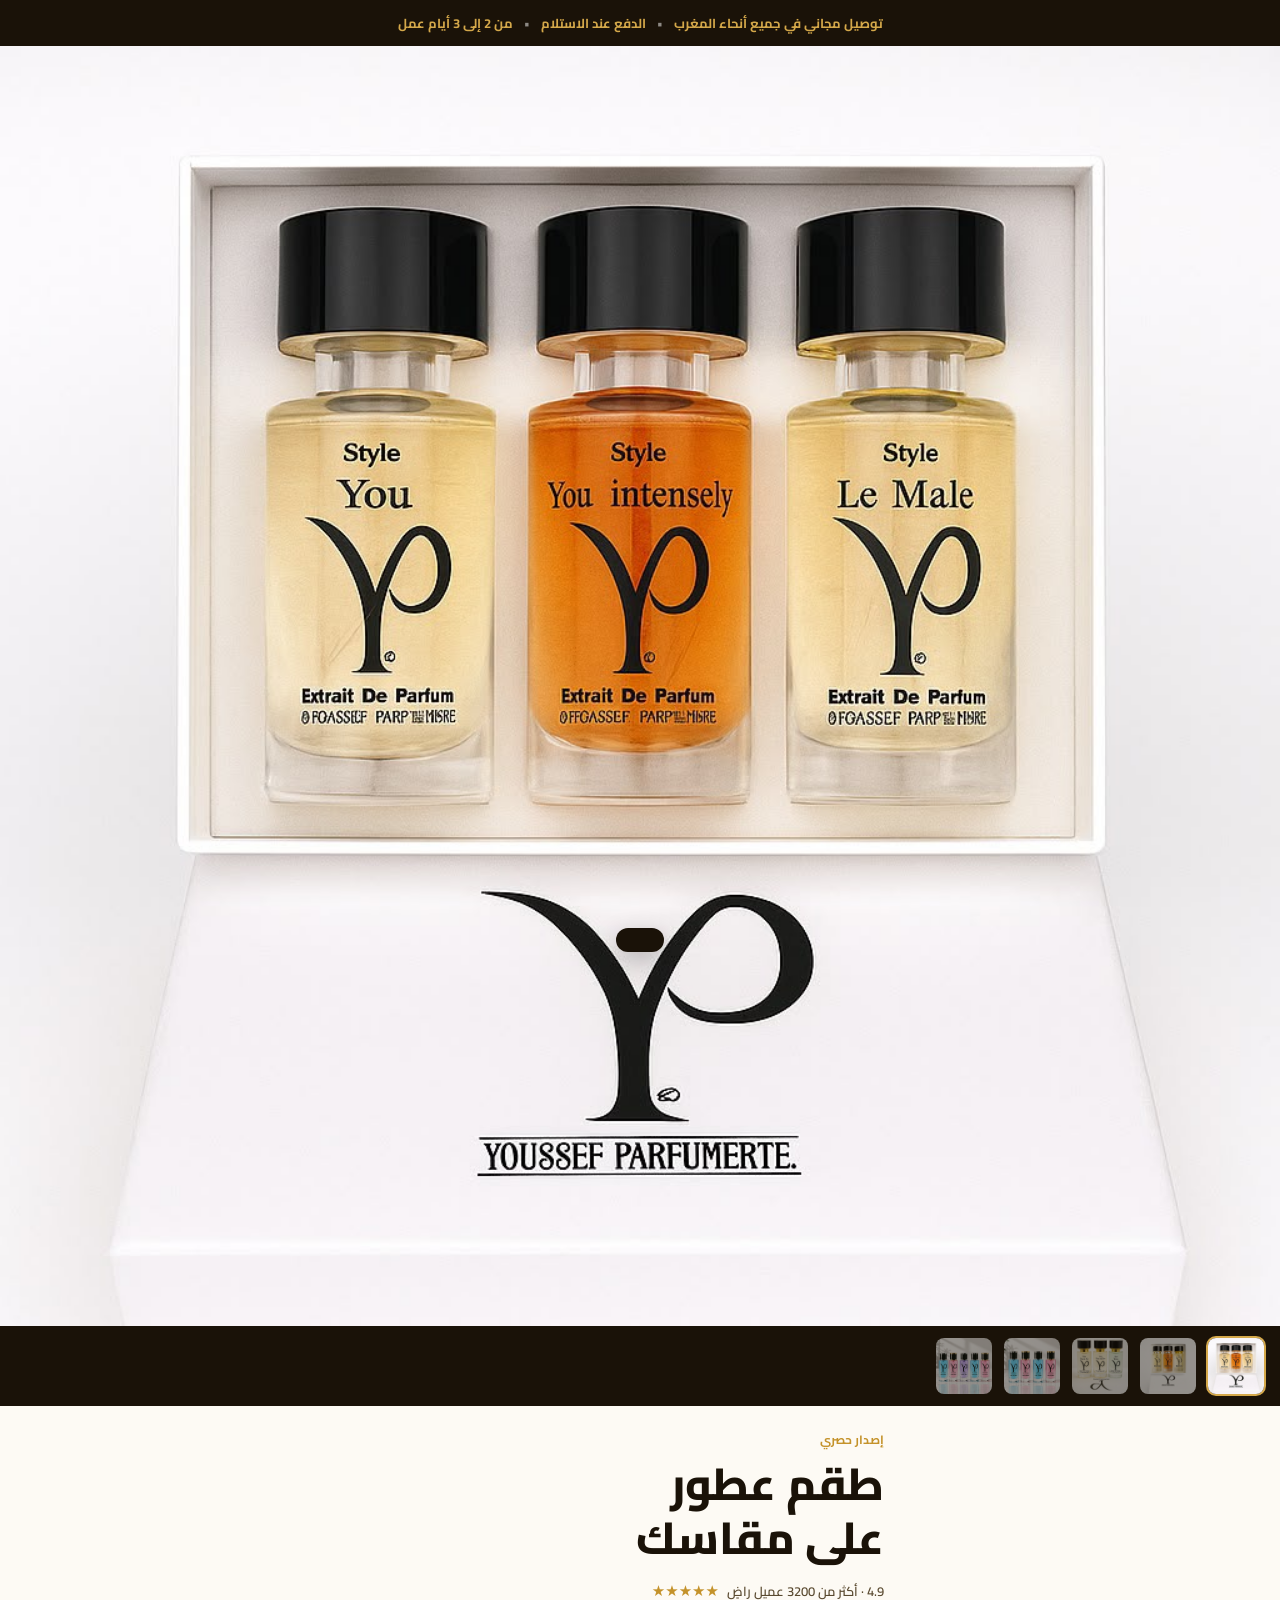
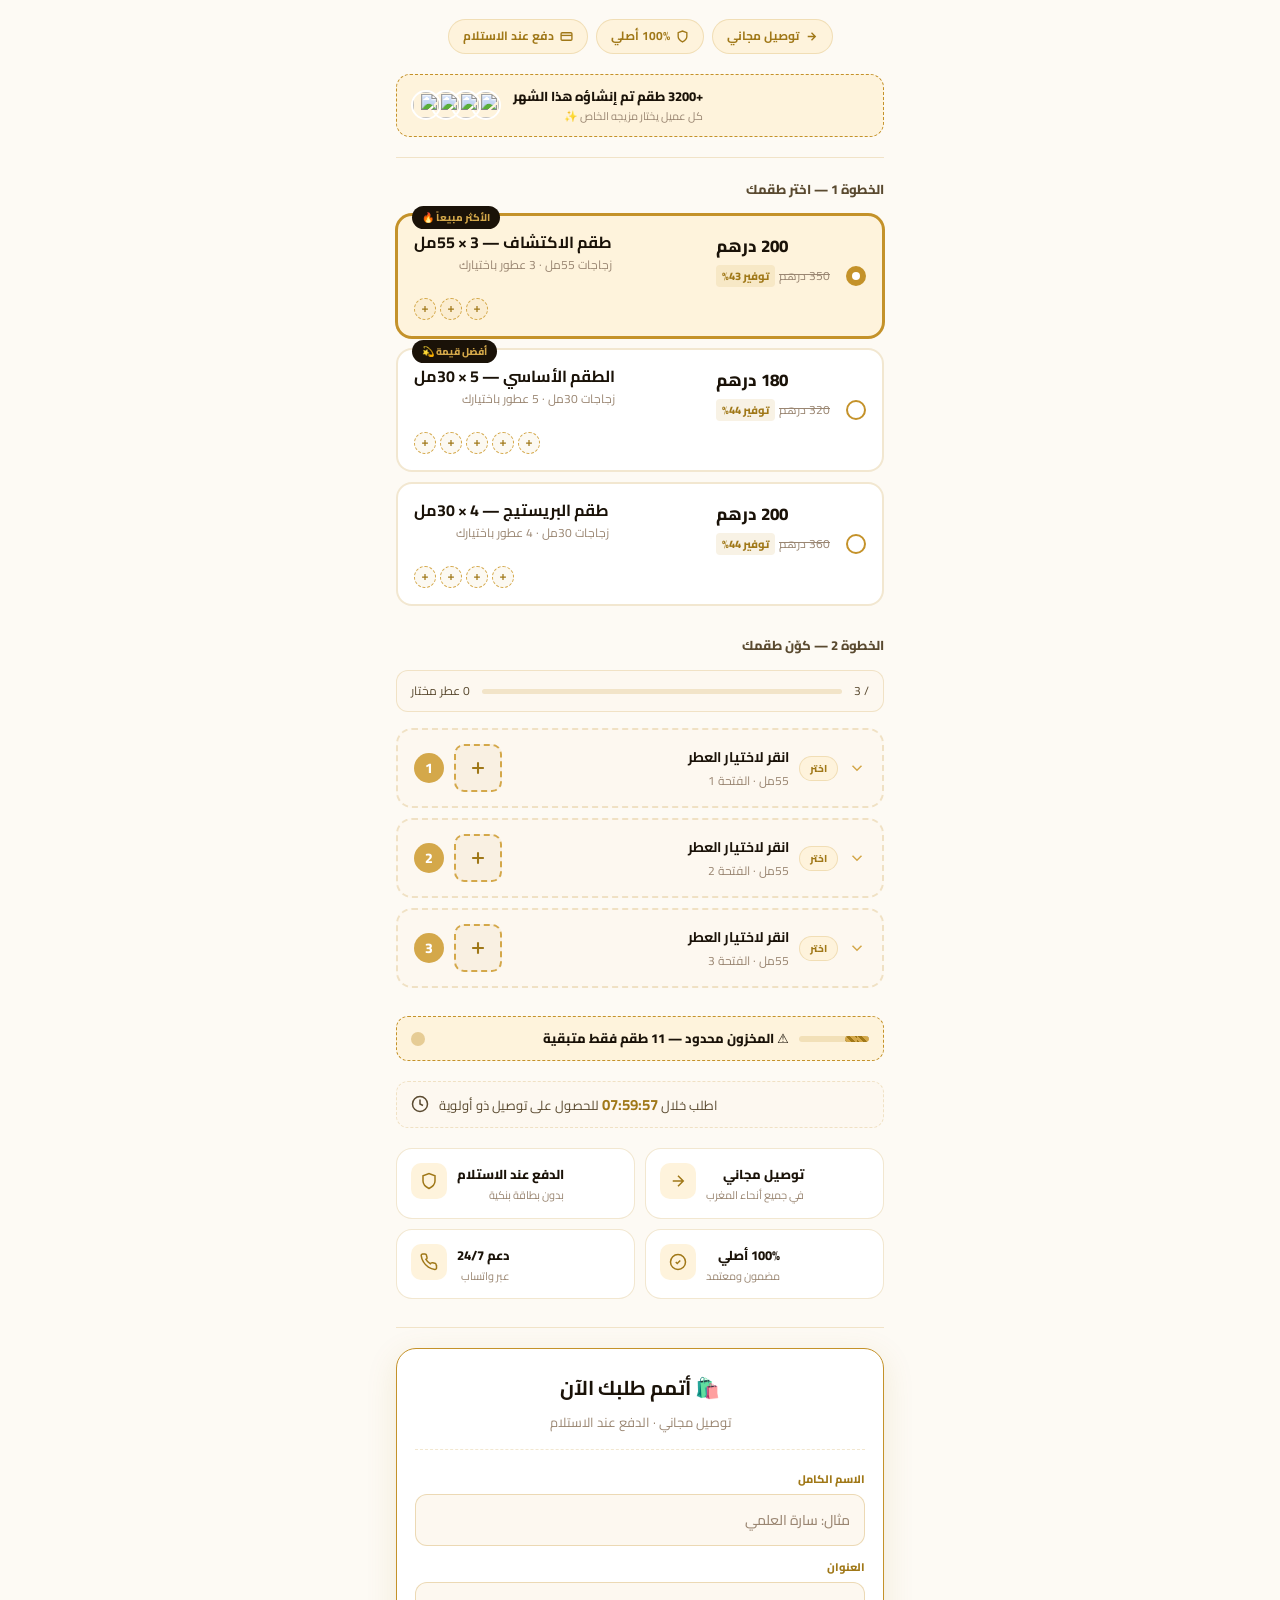
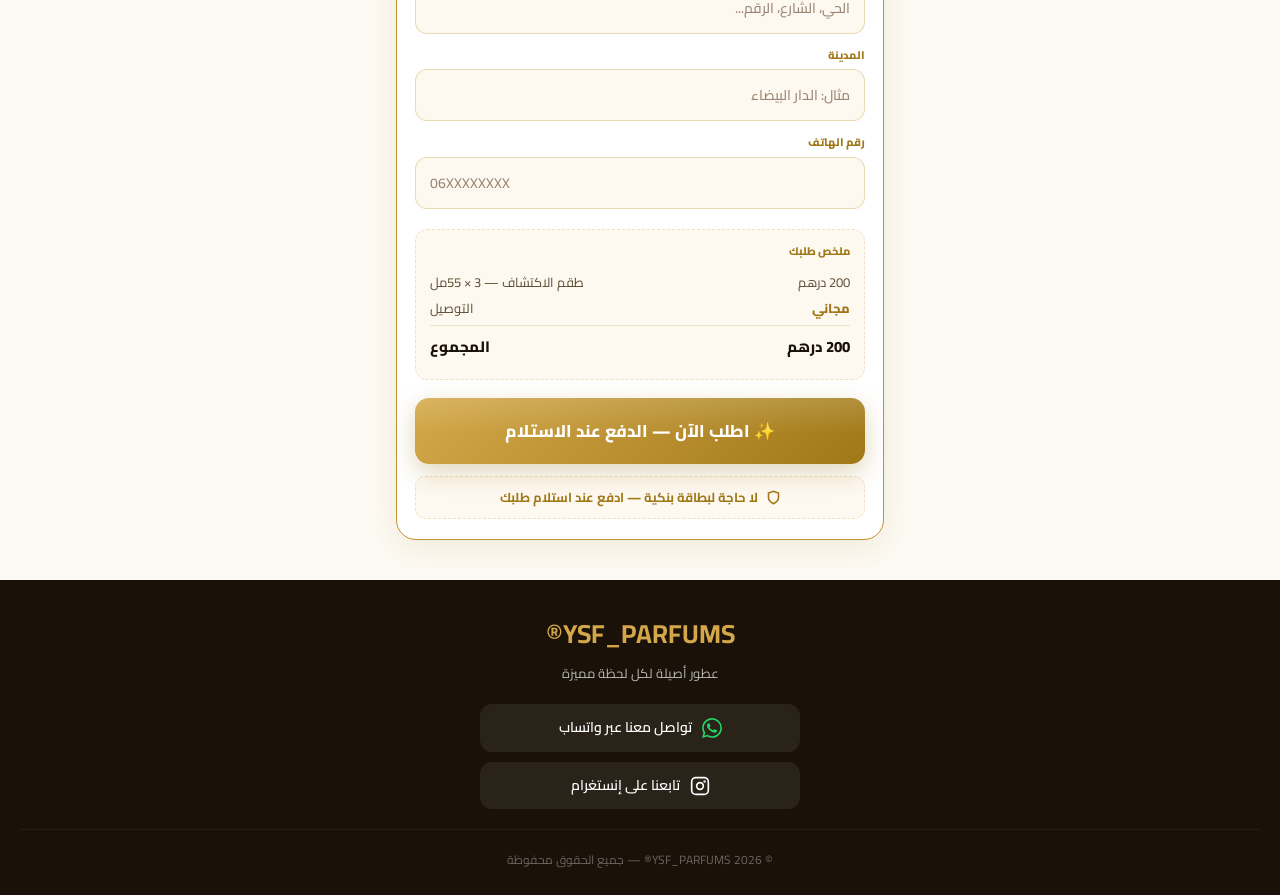
==== commit e7783e82: "add new parfums" ====
--- a/index.html
+++ b/index.html
@@ -1,4 +1,3 @@
-
 <!DOCTYPE html>
 <html lang="ar" dir="rtl">
 <head>
@@ -27,6 +26,9 @@
       --shadow:  0 8px 32px rgba(160,120,24,.12);
       --r:       16px;
       --r-sm:    10px;
+      --green:        #16a34a;
+      --green-lt:     #dcfce7;
+      --green-border: rgba(22,163,74,.35);
     }
     html { scroll-behavior: smooth; }
     body {
@@ -55,54 +57,30 @@
 
     /* ── HERO SLIDER ── */
     .hero-wrapper { background: var(--ink); }
-
-    /* Main image area */
     .hero-main {
-      position: relative;
-      width: 100%;
-      aspect-ratio: 1/1;
-      overflow: hidden;
-      background: var(--ink);
+      position: relative; width: 100%; aspect-ratio: 1/1;
+      overflow: hidden; background: var(--ink);
     }
     .hero-main img {
       width: 100%; height: 100%;
       object-fit: cover; display: block;
       transition: opacity .35s ease;
     }
-    .hero-main img.fade { opacity: 0; }
-
-    /* Thumbnails strip */
     .hero-thumbs {
-      display: flex;
-      gap: 8px;
-      padding: 10px 14px;
-      overflow-x: auto;
-      scrollbar-width: none;
-      /* RTL: right-to-left order naturally */
+      display: flex; gap: 8px; padding: 10px 14px;
+      overflow-x: auto; scrollbar-width: none;
     }
     .hero-thumbs::-webkit-scrollbar { display: none; }
     .hero-thumb {
-      flex-shrink: 0;
-      width: 60px; height: 60px;
-      border-radius: 10px;
-      overflow: hidden;
-      border: 2px solid transparent;
-      cursor: pointer;
-      opacity: .55;
-      transition: opacity .25s, border-color .25s;
+      flex-shrink: 0; width: 60px; height: 60px;
+      border-radius: 10px; overflow: hidden;
+      border: 2px solid transparent; cursor: pointer;
+      opacity: .55; transition: opacity .25s, border-color .25s;
       background: none; padding: 0;
     }
-    .hero-thumb.active {
-      border-color: var(--gold-lt);
-      opacity: 1;
-    }
-    .hero-thumb img {
-      width: 100%; height: 100%;
-      object-fit: cover; display: block;
-      pointer-events: none;
-    }
-
-    /* ── WRAP ── */
+    .hero-thumb.active { border-color: var(--gold-lt); opacity: 1; }
+    .hero-thumb img { width: 100%; height: 100%; object-fit: cover; display: block; pointer-events: none; }
+
     .wrap { max-width: 520px; margin: 0 auto; padding: 0 16px; }
 
     /* ── PRODUCT INFO ── */
@@ -116,72 +94,48 @@
     .stars { color: var(--gold); font-size: 15px; direction: ltr; }
     .rating-text { font-size: 13px; color: var(--ink-mid); font-weight: 600; }
 
-    /* ── TRUST PILLS — centered ── */
     .trust-pills {
-      display: flex;
-      gap: 8px;
-      flex-wrap: wrap;
-      margin-bottom: 20px;
-      justify-content: center;
-      align-items: center;
+      display: flex; gap: 8px; flex-wrap: wrap;
+      margin-bottom: 20px; justify-content: center; align-items: center;
     }
     .trust-pill {
       display: inline-flex; align-items: center; gap: 6px;
-      padding: 6px 14px;
-      background: var(--tint);
-      border: 1px solid var(--border);
-      border-radius: 99px;
+      padding: 6px 14px; background: var(--tint);
+      border: 1px solid var(--border); border-radius: 99px;
       font-size: 12px; font-weight: 700; color: var(--gold-dk);
     }
 
     .divider { height: 1px; background: var(--border); margin: 20px 0; }
-    .section-title {
-      font-size: 13px; font-weight: 800; color: var(--ink-mid);
-      margin-bottom: 14px; text-align: right;
-    }
+    .section-title { font-size: 13px; font-weight: 800; color: var(--ink-mid); margin-bottom: 14px; text-align: right; }
 
     /* ── PACK CARDS ── */
     .pack-grid { display: flex; flex-direction: column; gap: 10px; margin-bottom: 28px; }
     .pack-card {
-      position: relative;
-      border: 2px solid var(--border);
-      border-radius: var(--r);
-      padding: 16px 52px 16px 16px;
-      background: var(--white);
-      cursor: pointer; transition: all .25s;
-      user-select: none; text-align: right;
+      position: relative; border: 2px solid var(--border);
+      border-radius: var(--r); padding: 16px 52px 16px 16px;
+      background: var(--white); cursor: pointer;
+      transition: all .25s; user-select: none; text-align: right;
     }
     .pack-card:hover { border-color: var(--gold-lt); background: var(--pale); }
-    .pack-card.selected {
-      border-color: var(--gold); background: var(--tint);
-      box-shadow: 0 0 0 1px var(--gold);
-    }
+    .pack-card.selected { border-color: var(--gold); background: var(--tint); box-shadow: 0 0 0 1px var(--gold); }
     .pack-radio {
-      position: absolute; right: 16px; top: 50%;
-      transform: translateY(-50%);
+      position: absolute; right: 16px; top: 50%; transform: translateY(-50%);
       width: 20px; height: 20px; border-radius: 50%;
       border: 2px solid var(--gold); background: var(--white);
       display: flex; align-items: center; justify-content: center;
       flex-shrink: 0; transition: all .2s;
     }
     .pack-card.selected .pack-radio { background: var(--gold); border-color: var(--gold); }
-    .pack-radio::after {
-      content: ''; width: 8px; height: 8px;
-      border-radius: 50%; background: var(--white); display: none;
-    }
+    .pack-radio::after { content: ''; width: 8px; height: 8px; border-radius: 50%; background: var(--white); display: none; }
     .pack-card.selected .pack-radio::after { display: block; }
     .pack-badge {
       position: absolute; top: -10px; left: 14px;
       background: var(--ink); color: var(--gold-lt);
-      font-size: 10px; font-weight: 800;
-      padding: 3px 10px; border-radius: 99px;
-    }
-    .pack-top {
-      display: flex; justify-content: space-between;
-      align-items: flex-start; gap: 8px; flex-direction: row-reverse;
-    }
+      font-size: 10px; font-weight: 800; padding: 3px 10px; border-radius: 99px;
+    }
+    .pack-top { display: flex; justify-content: space-between; align-items: flex-start; gap: 8px; flex-direction: row-reverse; }
     .pack-name { font-size: 16px; font-weight: 700; color: var(--ink); line-height: 1.3; }
-    .pack-sub { font-size: 12px; color: var(--ink-lt); margin-top: 2px; }
+    .pack-sub  { font-size: 12px; color: var(--ink-lt); margin-top: 2px; }
     .pack-price { text-align: left; flex-shrink: 0; }
     .pack-price-now { font-size: 17px; font-weight: 800; color: var(--ink); display: block; }
     .pack-price-old { font-size: 12px; color: var(--ink-lt); text-decoration: line-through; }
@@ -198,63 +152,64 @@
       display: flex; align-items: center; justify-content: center;
     }
 
-    /* ── PICKER SECTION ── */
+    /* ── PICKER ── */
     .picker-section { margin-bottom: 28px; }
-
-    /* Progress bar */
     .selection-progress {
       background: var(--pale); border: 1px solid var(--border);
       border-radius: 12px; padding: 10px 14px; margin-bottom: 16px;
       display: flex; align-items: center; justify-content: space-between;
       font-size: 12px; color: var(--ink-mid); flex-direction: row-reverse;
     }
-    .progress-bar-wrap {
-      flex: 1; margin: 0 12px; height: 5px;
-      background: rgba(196,146,42,.2); border-radius: 99px; overflow: hidden;
-    }
-    .progress-bar-fill {
-      height: 100%; background: var(--grad);
-      border-radius: 99px; transition: width .4s ease;
-    }
-
-    /* Slot container */
+    .progress-bar-wrap { flex: 1; margin: 0 12px; height: 5px; background: rgba(196,146,42,.2); border-radius: 99px; overflow: hidden; }
+    .progress-bar-fill { height: 100%; background: var(--grad); border-radius: 99px; transition: width .4s ease; }
+
+    /* ── SLOTS ── */
     .picker-slots { display: flex; flex-direction: column; gap: 10px; }
 
     .picker-slot {
       border: 2px dashed var(--border);
-      border-radius: var(--r);
-      background: var(--pale);
-      overflow: hidden;
-      transition: border-color .2s, background .2s;
-    }
+      border-radius: var(--r); background: var(--pale);
+      overflow: hidden; transition: border-color .25s, background .25s, box-shadow .25s;
+    }
+    /* DONE state — green border & background */
     .picker-slot.filled {
-      border-style: solid; border-color: var(--gold); background: var(--white);
-    }
-
-    /* The clickable header row */
+      border-style: solid;
+      border-color: var(--green);
+      background: var(--green-lt);
+      box-shadow: 0 0 0 1px var(--green-border);
+    }
+    /* OPEN (active, selecting) — gold */
+    .picker-slot.open {
+      border-style: solid;
+      border-color: var(--gold);
+      background: var(--white);
+      box-shadow: 0 0 0 1px rgba(196,146,42,.25);
+    }
+    /* LOCKED — dimmed */
+    .picker-slot.locked { opacity: .45; pointer-events: none; }
+
     .slot-header {
       display: flex; align-items: center; gap: 10px;
       padding: 14px 16px; cursor: pointer; min-height: 68px;
-      flex-direction: row-reverse;
-      user-select: none;
-    }
-
-    /* Slot number badge */
+      flex-direction: row-reverse; user-select: none;
+    }
+
+    /* Slot number circle */
     .slot-num {
       width: 30px; height: 30px; border-radius: 50%;
-      background: var(--gold); color: var(--white);
+      background: var(--gold-lt); color: var(--white);
       font-size: 14px; font-weight: 800;
       display: flex; align-items: center; justify-content: center;
-      flex-shrink: 0;
-    }
-
-    /* Preview image once picked */
+      flex-shrink: 0; transition: background .25s;
+    }
+    .picker-slot.filled .slot-num { background: var(--green); }
+
+    /* Preview image */
     .slot-preview {
       width: 48px; height: 48px; border-radius: 10px;
       object-fit: cover; flex-shrink: 0;
-      border: 1.5px solid var(--border);
-    }
-
+      border: 1.5px solid var(--green-border);
+    }
     /* Plus placeholder */
     .slot-plus-btn {
       width: 48px; height: 48px; border-radius: 10px;
@@ -273,60 +228,104 @@
       font-size: 10px; font-weight: 800;
       padding: 3px 10px; border-radius: 99px;
       background: var(--tint); color: var(--gold-dk);
-      border: 1px solid var(--border); flex-shrink: 0;
-      white-space: nowrap;
-    }
-    .slot-badge.done {
-      background: var(--gold); color: #fff; border-color: var(--gold);
-    }
-
-    .slot-chevron {
-      flex-shrink: 0; color: var(--gold-lt);
-      transition: transform .3s;
-    }
+      border: 1px solid var(--border); flex-shrink: 0; white-space: nowrap;
+      transition: background .25s, color .25s, border-color .25s;
+    }
+    .slot-badge.done { background: var(--green); color: #fff; border-color: var(--green); }
+
+    .slot-chevron { flex-shrink: 0; color: var(--gold-lt); transition: transform .3s; }
     .picker-slot.open .slot-chevron { transform: rotate(180deg); }
 
     /* Collapsible panel */
-    .slot-panel {
-      display: grid; grid-template-rows: 0fr;
-      transition: grid-template-rows .35s cubic-bezier(.25,1,.5,1);
-    }
+    .slot-panel { display: grid; grid-template-rows: 0fr; transition: grid-template-rows .35s cubic-bezier(.25,1,.5,1); }
     .picker-slot.open .slot-panel { grid-template-rows: 1fr; }
     .slot-panel-inner { overflow: hidden; }
 
-    /* 2-column perfume grid */
+    /* ── PERFUME GRID ── */
     .perfume-grid {
-      display: grid;
-      grid-template-columns: 1fr 1fr;
-      gap: 10px;
-      padding: 6px 14px 16px;
+      display: grid; grid-template-columns: 1fr 1fr;
+      gap: 10px; padding: 6px 14px 6px;
     }
     .perfume-card {
-      border: 1.5px solid var(--border);
-      border-radius: 14px; background: var(--white);
-      cursor: pointer; overflow: hidden;
+      border: 1.5px solid var(--border); border-radius: 14px;
+      background: var(--white); cursor: pointer; overflow: hidden;
       transition: all .2s; padding: 10px; text-align: center;
     }
     .perfume-card:hover { border-color: var(--gold-lt); transform: translateY(-2px); box-shadow: 0 4px 12px rgba(196,146,42,.15); }
     .perfume-card.selected {
-      border-color: var(--gold); background: var(--tint);
-      box-shadow: 0 0 0 1.5px var(--gold);
+      border-color: var(--green); background: var(--green-lt);
+      box-shadow: 0 0 0 1.5px var(--green);
     }
     .perfume-card img {
-      width: 100%; aspect-ratio: 1/1;
-      object-fit: cover; border-radius: 8px;
-      display: block; margin-bottom: 8px;
+      width: 100%; aspect-ratio: 1/1; object-fit: cover;
+      border-radius: 8px; display: block; margin-bottom: 8px;
     }
     .perfume-card-name { font-size: 12px; font-weight: 700; color: var(--ink); line-height: 1.3; }
     .perfume-card-vol  { font-size: 11px; color: var(--ink-lt); margin-top: 2px; }
     .perfume-check {
       width: 20px; height: 20px; border-radius: 50%;
-      background: var(--gold);
+      background: var(--green);
       display: none; align-items: center; justify-content: center;
       margin: 6px auto 0;
     }
     .perfume-card.selected .perfume-check { display: flex; }
     .perfume-check svg { width: 11px; height: 11px; }
+
+    /* ── CUSTOM PERFUME INPUT ── */
+    .custom-perfume-wrap {
+      margin: 8px 14px 14px;
+      background: var(--pale);
+      border: 1.5px dashed var(--border);
+      border-radius: 14px; padding: 14px;
+      transition: border-color .25s, background .25s;
+    }
+    /* Green when confirmed */
+    .custom-perfume-wrap.confirmed {
+      border-style: solid;
+      border-color: var(--green);
+      background: var(--green-lt);
+    }
+    .custom-perfume-label {
+      font-size: 12px; font-weight: 800; color: var(--gold-dk);
+      margin-bottom: 8px; text-align: right; display: block;
+    }
+    .custom-perfume-wrap.confirmed .custom-perfume-label { color: var(--green); }
+    .custom-perfume-row { display: flex; gap: 8px; flex-direction: row-reverse; }
+    .custom-perfume-input {
+      flex: 1; border: 1.5px solid rgba(196,146,42,.3);
+      border-radius: 10px; padding: 10px 12px;
+      font-family: 'Cairo', sans-serif;
+      font-size: 13px; font-weight: 500; color: var(--ink);
+      background: var(--white); outline: none;
+      transition: border-color .2s, box-shadow .2s;
+      text-align: right; direction: rtl;
+    }
+    .custom-perfume-input:focus { border-color: var(--gold); box-shadow: 0 0 0 3px rgba(196,146,42,.12); }
+    .custom-perfume-input::placeholder { color: var(--ink-lt); }
+    .custom-perfume-btn {
+      background: var(--ink); color: var(--gold-lt);
+      border: none; border-radius: 10px; padding: 10px 16px;
+      font-family: 'Cairo', sans-serif; font-size: 13px; font-weight: 800;
+      cursor: pointer; white-space: nowrap; transition: opacity .2s;
+    }
+    .custom-perfume-btn:hover { opacity: .85; }
+    .custom-perfume-btn.confirmed-btn {
+      background: var(--green); color: #fff;
+    }
+
+    /* ── NEXT BUTTON ── */
+    .slot-next-wrap { padding: 10px 14px 16px; display: flex; justify-content: flex-end; }
+    .slot-next-btn {
+      background: var(--grad); color: var(--white);
+      border: none; border-radius: 12px; padding: 11px 24px;
+      font-family: 'Cairo', sans-serif; font-size: 14px; font-weight: 800;
+      cursor: pointer; display: flex; align-items: center; gap: 8px;
+      transition: opacity .2s, transform .15s;
+      box-shadow: 0 4px 12px rgba(160,120,24,.25);
+    }
+    .slot-next-btn:hover { opacity: .9; }
+    .slot-next-btn:active { transform: scale(.97); }
+    .slot-next-btn:disabled { opacity: .35; cursor: not-allowed; transform: none; }
 
     /* ── STOCK & COUNTDOWN ── */
     .stock-bar {
@@ -336,15 +335,8 @@
       margin-bottom: 20px; flex-direction: row-reverse;
     }
     .ping-wrap { position: relative; width: 14px; height: 14px; flex-shrink: 0; }
-    .ping-ring {
-      position: absolute; inset: 0; border-radius: 50%;
-      background: var(--gold); opacity: .4;
-      animation: ping 1.5s ease infinite;
-    }
-    .ping-dot {
-      position: relative; width: 8px; height: 8px;
-      border-radius: 50%; background: var(--gold-dk); margin: 3px;
-    }
+    .ping-ring { position: absolute; inset: 0; border-radius: 50%; background: var(--gold); opacity: .4; animation: ping 1.5s ease infinite; }
+    .ping-dot  { position: relative; width: 8px; height: 8px; border-radius: 50%; background: var(--gold-dk); margin: 3px; }
     @keyframes ping { 0%{transform:scale(1);opacity:.4} 75%,100%{transform:scale(2.2);opacity:0} }
     .stock-text { flex: 1; font-size: 13px; font-weight: 800; color: var(--ink); text-align: right; }
     .stock-track { width: 70px; height: 6px; background: rgba(196,146,42,.2); border-radius: 99px; overflow: hidden; flex-shrink: 0; }
@@ -364,10 +356,7 @@
     .countdown-bar strong { color: var(--gold-dk); font-size: 15px; direction: ltr; display: inline-block; }
 
     /* ── FEATURES ── */
-    .features-grid {
-      display: grid; grid-template-columns: 1fr 1fr;
-      gap: 10px; margin-bottom: 28px;
-    }
+    .features-grid { display: grid; grid-template-columns: 1fr 1fr; gap: 10px; margin-bottom: 28px; }
     .feature-card {
       background: var(--white); border: 1px solid var(--border);
       border-radius: var(--r); padding: 14px;
@@ -377,8 +366,7 @@
     .feature-icon {
       width: 36px; height: 36px; border-radius: 10px;
       background: var(--tint);
-      display: flex; align-items: center; justify-content: center;
-      flex-shrink: 0;
+      display: flex; align-items: center; justify-content: center; flex-shrink: 0;
     }
     .feature-title { font-size: 13px; font-weight: 800; color: var(--ink); }
     .feature-sub { font-size: 11px; color: var(--ink-lt); margin-top: 2px; line-height: 1.5; }
@@ -391,10 +379,7 @@
       margin-bottom: 20px; flex-direction: row-reverse;
     }
     .avatar-stack { display: flex; padding-left: 10px; }
-    .avatar {
-      width: 30px; height: 30px; border-radius: 50%;
-      border: 2px solid var(--white); overflow: hidden; margin-left: -10px;
-    }
+    .avatar { width: 30px; height: 30px; border-radius: 50%; border: 2px solid var(--white); overflow: hidden; margin-left: -10px; }
     .avatar img { width: 100%; height: 100%; object-fit: cover; }
     .sp-text { font-size: 13px; font-weight: 800; color: var(--ink); text-align: right; }
     .sp-sub  { font-size: 11px; color: var(--ink-lt); text-align: right; }
@@ -405,34 +390,20 @@
       border-radius: 20px; padding: 22px 18px 20px;
       box-shadow: var(--shadow); margin-bottom: 28px;
     }
-    .form-title {
-      text-align: center; font-size: 20px; font-weight: 700;
-      color: var(--ink); margin-bottom: 6px;
-    }
-    .form-sub {
-      text-align: center; font-size: 13px; color: var(--ink-lt);
-      margin-bottom: 20px; padding-bottom: 16px;
-      border-bottom: 1px dashed var(--border);
-    }
+    .form-title { text-align: center; font-size: 20px; font-weight: 700; color: var(--ink); margin-bottom: 6px; }
+    .form-sub { text-align: center; font-size: 13px; color: var(--ink-lt); margin-bottom: 20px; padding-bottom: 16px; border-bottom: 1px dashed var(--border); }
     .field-group { display: flex; flex-direction: column; gap: 12px; margin-bottom: 20px; }
     .field-wrap { position: relative; }
-    .field-wrap label {
-      display: block; font-size: 11px; font-weight: 800;
-      color: var(--gold-dk); margin-bottom: 5px; text-align: right;
-    }
+    .field-wrap label { display: block; font-size: 11px; font-weight: 800; color: var(--gold-dk); margin-bottom: 5px; text-align: right; }
     .field-wrap input {
       width: 100%; border: 1.5px solid rgba(196,146,42,.3);
       border-radius: 12px; padding: 12px 14px;
-      font-family: 'Cairo', sans-serif;
-      font-size: 14px; font-weight: 500; color: var(--ink);
+      font-family: 'Cairo', sans-serif; font-size: 14px; font-weight: 500; color: var(--ink);
       background: var(--pale); outline: none;
       transition: border-color .2s, background .2s, box-shadow .2s;
       text-align: right; direction: rtl;
     }
-    .field-wrap input:focus {
-      border-color: var(--gold); background: var(--white);
-      box-shadow: 0 0 0 3px rgba(196,146,42,.12);
-    }
+    .field-wrap input:focus { border-color: var(--gold); background: var(--white); box-shadow: 0 0 0 3px rgba(196,146,42,.12); }
     .field-wrap input::placeholder { color: var(--ink-lt); }
     .field-err { color: #dc2626; font-size: 11px; margin-top: 4px; display: block; text-align: right; }
 
@@ -440,44 +411,23 @@
       background: var(--pale); border: 1px dashed var(--border);
       border-radius: 12px; padding: 12px 14px; margin-bottom: 18px;
     }
-    .order-summary-title {
-      font-size: 11px; font-weight: 800; color: var(--gold-dk);
-      margin-bottom: 10px; text-align: right;
-    }
-    .summary-line {
-      display: flex; justify-content: space-between;
-      font-size: 13px; color: var(--ink-mid);
-      margin-bottom: 4px; flex-direction: row-reverse;
-    }
-    .summary-line.total {
-      font-weight: 800; font-size: 15px; color: var(--ink);
-      border-top: 1px solid var(--border);
-      padding-top: 8px; margin-top: 6px;
-    }
+    .order-summary-title { font-size: 11px; font-weight: 800; color: var(--gold-dk); margin-bottom: 10px; text-align: right; }
+    .summary-line { display: flex; justify-content: space-between; font-size: 13px; color: var(--ink-mid); margin-bottom: 4px; flex-direction: row-reverse; }
+    .summary-line.total { font-weight: 800; font-size: 15px; color: var(--ink); border-top: 1px solid var(--border); padding-top: 8px; margin-top: 6px; }
     .summary-perfs { display: flex; flex-wrap: wrap; gap: 4px; margin-top: 8px; justify-content: flex-end; }
-    .summary-perf-tag {
-      font-size: 11px; background: rgba(196,146,42,.12);
-      color: var(--gold-dk); border-radius: 6px;
-      padding: 2px 8px; font-weight: 600;
-    }
+    .summary-perf-tag { font-size: 11px; background: rgba(196,146,42,.12); color: var(--gold-dk); border-radius: 6px; padding: 2px 8px; font-weight: 600; }
 
     .buy-btn {
-      width: 100%; background: var(--grad);
-      color: var(--white); border: none;
+      width: 100%; background: var(--grad); color: var(--white); border: none;
       border-radius: 14px; padding: 17px 24px;
-      font-family: 'Cairo', sans-serif;
-      font-size: 17px; font-weight: 800;
+      font-family: 'Cairo', sans-serif; font-size: 17px; font-weight: 800;
       cursor: pointer; position: relative; overflow: hidden;
       transition: opacity .2s, transform .15s;
       box-shadow: 0 8px 24px rgba(160,120,24,.3);
     }
     .buy-btn:hover { opacity: .9; }
     .buy-btn:active { transform: scale(.98); }
-    .buy-btn::after {
-      content: ''; position: absolute; inset: 0;
-      background: linear-gradient(180deg, rgba(255,255,255,.14) 0%, transparent 55%);
-      pointer-events: none;
-    }
+    .buy-btn::after { content: ''; position: absolute; inset: 0; background: linear-gradient(180deg, rgba(255,255,255,.14) 0%, transparent 55%); pointer-events: none; }
     .buy-btn:disabled { opacity: .7; cursor: wait; }
 
     .cod-badge {
@@ -489,64 +439,39 @@
     }
 
     /* ── FOOTER ── */
-    footer {
-      background: var(--ink); color: rgba(255,255,255,.7);
-      padding: 32px 20px 24px; text-align: center; margin-top: 40px;
-    }
-    footer .brand {
-      font-size: 26px; font-weight: 700;
-      color: var(--gold-lt); margin-bottom: 6px;
-    }
+    footer { background: var(--ink); color: rgba(255,255,255,.7); padding: 32px 20px 24px; text-align: center; margin-top: 40px; }
+    footer .brand { font-size: 26px; font-weight: 700; color: var(--gold-lt); margin-bottom: 6px; }
     footer p { font-size: 13px; margin-bottom: 20px; }
-    .footer-contact {
-      display: flex; flex-direction: column;
-      gap: 10px; max-width: 320px; margin: 0 auto 20px;
-    }
+    .footer-contact { display: flex; flex-direction: column; gap: 10px; max-width: 320px; margin: 0 auto 20px; }
     .footer-link {
       display: flex; align-items: center; justify-content: center; gap: 10px;
-      padding: 12px 14px;
-      background: rgba(255,255,255,.07);
+      padding: 12px 14px; background: rgba(255,255,255,.07);
       border-radius: 12px; color: var(--white);
       text-decoration: none; font-size: 14px; font-weight: 600;
       transition: background .2s; text-align: center;
     }
     .footer-link:hover { background: rgba(255,255,255,.13); }
-    .footer-copy {
-      font-size: 12px; opacity: .5;
-      border-top: 1px solid rgba(255,255,255,.1);
-      padding-top: 20px; margin-top: 10px;
-    }
+    .footer-copy { font-size: 12px; opacity: .5; border-top: 1px solid rgba(255,255,255,.1); padding-top: 20px; margin-top: 10px; }
 
     /* ── MODAL ── */
     .modal-overlay {
       position: fixed; inset: 0; z-index: 1000;
       background: rgba(0,0,0,.55);
       display: flex; align-items: center; justify-content: center;
-      padding: 20px; opacity: 0; pointer-events: none;
-      transition: opacity .3s;
+      padding: 20px; opacity: 0; pointer-events: none; transition: opacity .3s;
     }
     .modal-overlay.open { opacity: 1; pointer-events: auto; }
     .modal-box {
       background: var(--white); border-radius: 24px;
       padding: 36px 24px; max-width: 360px; width: 100%;
-      text-align: center;
-      transform: translateY(20px);
+      text-align: center; transform: translateY(20px);
       transition: transform .4s cubic-bezier(.25,1,.5,1);
     }
     .modal-overlay.open .modal-box { transform: translateY(0); }
-    .modal-icon {
-      width: 64px; height: 64px; border-radius: 50%;
-      background: var(--tint);
-      display: flex; align-items: center; justify-content: center;
-      margin: 0 auto 16px;
-    }
+    .modal-icon { width: 64px; height: 64px; border-radius: 50%; background: var(--tint); display: flex; align-items: center; justify-content: center; margin: 0 auto 16px; }
     .modal-title { font-size: 24px; font-weight: 700; color: var(--ink); margin-bottom: 8px; }
     .modal-text { font-size: 14px; color: var(--ink-mid); line-height: 1.8; margin-bottom: 24px; }
-    .modal-close {
-      width: 100%; background: var(--grad); color: var(--white); border: none;
-      padding: 14px; border-radius: 12px; font-size: 16px; font-weight: 800;
-      cursor: pointer; font-family: 'Cairo', sans-serif;
-    }
+    .modal-close { width: 100%; background: var(--grad); color: var(--white); border: none; padding: 14px; border-radius: 12px; font-size: 16px; font-weight: 800; cursor: pointer; font-family: 'Cairo', sans-serif; }
 
     /* ── TOAST ── */
     .toast {
@@ -565,6 +490,7 @@
       .perfume-grid { gap: 8px; }
     }
   </style>
+<base target="_blank">
 </head>
 <body>
 
@@ -578,29 +504,22 @@
   </p>
 </header>
 
-<!-- ══ HERO SLIDER ══ -->
 <div class="hero-wrapper">
-  <!-- Main large image -->
   <div class="hero-main">
     <img id="hero-main-img" src="images/slides/1.jpeg" alt="عطر" onerror="this.style.background='#2a1f0e';this.removeAttribute('src')"/>
   </div>
-  <!-- Thumbnail strip -->
   <div class="hero-thumbs" id="hero-thumbs"></div>
 </div>
 
 <div class="wrap">
 
-  <!-- ══ PRODUCT INFO ══ -->
   <section class="product-info">
     <p class="eyebrow">إصدار حصري</p>
     <h1 class="display product-title">طقم عطور<br/>على مقاسك</h1>
-
     <div class="stars-row">
       <span class="stars">★★★★★</span>
       <span class="rating-text">4.9 · أكثر من 3200 عميل راضٍ</span>
     </div>
-
-    <!-- 3 pills centered -->
     <div class="trust-pills">
       <span class="trust-pill">
         <svg width="13" height="13" viewBox="0 0 24 24" fill="none" stroke="currentColor" stroke-width="2.5"><path d="M5 12h14M12 5l7 7-7 7"/></svg>
@@ -615,7 +534,6 @@
         دفع عند الاستلام
       </span>
     </div>
-
     <div class="social-proof">
       <div class="avatar-stack">
         <div class="avatar"><img src="https://randomuser.me/api/portraits/women/44.jpg" alt=""/></div>
@@ -628,11 +546,10 @@
         <div class="sp-sub">كل عميل يختار مزيجه الخاص ✨</div>
       </div>
     </div>
-
     <div class="divider"></div>
   </section>
 
-  <!-- ══ STEP 1: CHOOSE PACK ══ -->
+  <!-- STEP 1 -->
   <section id="step-pack">
     <p class="section-title">الخطوة 1 — اختر طقمك</p>
     <div class="pack-grid">
@@ -690,7 +607,7 @@
     </div>
   </section>
 
-  <!-- ══ STEP 2: BUILD PACK ══ -->
+  <!-- STEP 2 -->
   <section id="step-picker" class="picker-section">
     <p class="section-title">الخطوة 2 — كوّن طقمك</p>
     <div class="selection-progress">
@@ -703,20 +620,17 @@
     <div class="picker-slots" id="picker-slots"></div>
   </section>
 
-  <!-- ══ STOCK ══ -->
   <div class="stock-bar">
     <div class="ping-wrap"><span class="ping-ring"></span><span class="ping-dot"></span></div>
     <span class="stock-text">⚠️ المخزون محدود — 11 طقم فقط متبقية</span>
     <div class="stock-track"><div class="stock-fill"></div></div>
   </div>
 
-  <!-- ══ COUNTDOWN ══ -->
   <div class="countdown-bar">
     <svg width="18" height="18" viewBox="0 0 24 24" fill="none" stroke="currentColor" stroke-width="2"><circle cx="12" cy="12" r="10"/><polyline points="12 6 12 12 16 14"/></svg>
     <span>اطلب خلال <strong id="countdown">08:00:00</strong> للحصول على توصيل ذو أولوية</span>
   </div>
 
-  <!-- ══ FEATURES ══ -->
   <div class="features-grid">
     <div class="feature-card">
       <div class="feature-icon"><svg width="18" height="18" viewBox="0 0 24 24" fill="none" stroke="var(--gold-dk)" stroke-width="2"><path d="M5 12h14M12 5l7 7-7 7"/></svg></div>
@@ -738,12 +652,10 @@
 
   <div class="divider"></div>
 
-  <!-- ══ ORDER FORM ══ -->
   <section id="checkout-section">
     <div class="order-form">
       <div class="form-title">🛍️ أتمم طلبك الآن</div>
       <div class="form-sub">توصيل مجاني · الدفع عند الاستلام</div>
-
       <div class="field-group">
         <div class="field-wrap">
           <label>الاسم الكامل</label>
@@ -762,7 +674,6 @@
           <input id="f-phone" type="tel" placeholder="06XXXXXXXX" dir="ltr" style="text-align:left"/>
         </div>
       </div>
-
       <div class="order-summary">
         <div class="order-summary-title">ملخص طلبك</div>
         <div class="summary-line"><span id="sum-pack">–</span><span id="sum-price">–</span></div>
@@ -770,9 +681,7 @@
         <div class="summary-line total"><span>المجموع</span><span id="sum-total">–</span></div>
         <div class="summary-perfs" id="summary-perfs"></div>
       </div>
-
       <button class="buy-btn" id="buy-btn">✨ اطلب الآن — الدفع عند الاستلام</button>
-
       <div class="cod-badge">
         <svg width="15" height="15" viewBox="0 0 24 24" fill="none" stroke="currentColor" stroke-width="2.5"><path d="M12 22s8-4 8-10V5l-8-3-8 3v7c0 6 8 10 8 10z"/></svg>
         لا حاجة لبطاقة بنكية — ادفع عند استلام طلبك
@@ -798,7 +707,6 @@
   <div class="footer-copy">© 2026 YSF_PARFUMS® — جميع الحقوق محفوظة</div>
 </footer>
 
-<!-- ══ SUCCESS MODAL ══ -->
 <div class="modal-overlay" id="success-modal">
   <div class="modal-box">
     <div class="modal-icon">
@@ -816,14 +724,8 @@
 (function () {
   'use strict';
 
-  /* ══════════════════════════════════════════
-     CONFIG
-  ══════════════════════════════════════════ */
   const GOOGLE_SCRIPT_URL = 'https://script.google.com/macros/s/AKfycbw9YrkIuJMq58uYZsVhsJ11zVzLs-nyRyI1zCMpZVaJMS69LG868hQqcGdkdfYxF4DcIQ/exec';
 
-  /* ══════════════════════════════════════════
-     DATA
-  ══════════════════════════════════════════ */
   const SLIDES = [
     { src: 'images/slides/1.jpeg', alt: 'صورة 1' },
     { src: 'images/slides/2.jpeg', alt: 'صورة 2' },
@@ -833,21 +735,21 @@
   ];
 
   const PERFUMES = [
-    { id: 'p1',  name: 'STRONGER WITH YOU',         img: 'images/1.jpeg'  },
-    { id: 'p2',  name: 'HUGO BOSS',                 img: 'images/3.jpeg'  },
-    { id: 'p3',  name: 'CREED Aventus',             img: 'images/4.jpeg'  },
-    { id: 'p4',  name: 'SAUVAGE',                   img: 'images/5.jpeg'  },
-    { id: 'p5',  name: 'Ultra Male',                img: 'images/6.jpeg'  },
-    { id: 'p6',  name: 'Paradise Garden',           img: 'images/7.jpeg'  },
-    { id: 'p7',  name: 'IMPÉRATRICE',               img: 'images/8.jpeg'  },
-    { id: 'p8',  name: 'Azzaro Wanted',             img: 'images/9.jpeg'  },
-    { id: 'p9',  name: 'GIORGIO ARMANI',            img: 'images/10.jpeg' },
-    { id: 'p10', name: 'Good Girl',                 img: 'images/11.jpeg' },
-    { id: 'p11', name: 'ESCADA SORBETTO',           img: 'images/12.jpeg' },
-    { id: 'p12', name: 'Gaultier Divine',           img: 'images/13.jpeg' },
-    { id: 'p13', name: 'POISON GIRL',               img: 'images/14.jpeg' },
-    { id: 'p14', name: 'KAY ALI',                   img: 'images/15.jpeg' },
-    { id: 'p15', name: 'Libre YSL',                 img: 'images/16.jpeg' },
+    { id: 'p1',  name: 'STRONGER WITH YOU',  img: 'images/1.jpeg'  },
+    { id: 'p2',  name: 'HUGO BOSS',           img: 'images/3.jpeg'  },
+    { id: 'p3',  name: 'CREED Aventus',       img: 'images/4.jpeg'  },
+    { id: 'p4',  name: 'SAUVAGE',             img: 'images/5.jpeg'  },
+    { id: 'p5',  name: 'Ultra Male',          img: 'images/6.jpeg'  },
+    { id: 'p6',  name: 'Paradise Garden',     img: 'images/7.jpeg'  },
+    { id: 'p7',  name: 'IMPÉRATRICE',         img: 'images/8.jpeg'  },
+    { id: 'p8',  name: 'Azzaro Wanted',       img: 'images/9.jpeg'  },
+    { id: 'p9',  name: 'GIORGIO ARMANI',      img: 'images/10.jpeg' },
+    { id: 'p10', name: 'Good Girl',           img: 'images/11.jpeg' },
+    { id: 'p11', name: 'ESCADA SORBETTO',     img: 'images/12.jpeg' },
+    { id: 'p12', name: 'Gaultier Divine',     img: 'images/13.jpeg' },
+    { id: 'p13', name: 'POISON GIRL',         img: 'images/14.jpeg' },
+    { id: 'p14', name: 'KAY ALI',             img: 'images/15.jpeg' },
+    { id: 'p15', name: 'Libre YSL',           img: 'images/16.jpeg' },
   ];
 
   const PACKS = {
@@ -857,58 +759,40 @@
   };
 
   let currentPack = 'A';
-  let selections  = [];   // array of perfume ids (null = not chosen)
-
-  /* ══════════════════════════════════════════
-     HERO SLIDER
-     — NO autoplay
-     — Click thumbnail → show that image in main slot instantly
-  ══════════════════════════════════════════ */
+  // Each entry: { id, name, img, custom } or null
+  let selections  = [];
+  let openSlotIdx = -1;
+
+  /* ══ HERO SLIDER ══ */
   (function initSlider() {
-    const mainImg   = document.getElementById('hero-main-img');
-    const thumbsWrap = document.getElementById('hero-thumbs');
+    var mainImg    = document.getElementById('hero-main-img');
+    var thumbsWrap = document.getElementById('hero-thumbs');
+    mainImg.style.transition = 'opacity .18s ease';
 
     SLIDES.forEach(function(slide, index) {
       var btn = document.createElement('button');
       btn.className = 'hero-thumb' + (index === 0 ? ' active' : '');
       btn.setAttribute('aria-label', slide.alt);
-
       var img = document.createElement('img');
-      img.src = slide.src;
-      img.alt = slide.alt;
+      img.src = slide.src; img.alt = slide.alt;
       img.onerror = function() { this.style.background = '#2a1f0e'; this.src = ''; };
       btn.appendChild(img);
-
       btn.addEventListener('click', function() {
-        // 1. Update main image with fade
         mainImg.style.opacity = '0';
         setTimeout(function() {
-          mainImg.src = slide.src;
-          mainImg.alt = slide.alt;
+          mainImg.src = slide.src; mainImg.alt = slide.alt;
           mainImg.onerror = function() { this.style.background = '#2a1f0e'; this.src = ''; };
           mainImg.style.opacity = '1';
         }, 180);
-
-        // 2. Update active thumbnail
-        thumbsWrap.querySelectorAll('.hero-thumb').forEach(function(t) {
-          t.classList.remove('active');
-        });
+        thumbsWrap.querySelectorAll('.hero-thumb').forEach(function(t) { t.classList.remove('active'); });
         btn.classList.add('active');
-
-        // 3. Scroll thumb into view
         btn.scrollIntoView({ behavior: 'smooth', block: 'nearest', inline: 'center' });
       });
-
       thumbsWrap.appendChild(btn);
     });
-
-    // Smooth opacity transition on main image
-    mainImg.style.transition = 'opacity .18s ease';
   })();
 
-  /* ══════════════════════════════════════════
-     PACK DOTS (indicators)
-  ══════════════════════════════════════════ */
+  /* ══ PACK DOTS ══ */
   function buildPackDots() {
     Object.keys(PACKS).forEach(function(key) {
       var el = document.getElementById('pack-dots-' + key);
@@ -923,27 +807,23 @@
     });
   }
 
-  /* ══════════════════════════════════════════
-     SELECT PACK
-  ══════════════════════════════════════════ */
+  /* ══ SELECT PACK ══ */
   window.selectPack = function(key) {
     currentPack = key;
-    selections = [];
+    selections  = [];
+    openSlotIdx = -1;
     document.querySelectorAll('.pack-card').forEach(function(c) {
       c.classList.toggle('selected', c.dataset.pack === key);
     });
     buildPickerSlots();
     updateProgress();
     updateSummary();
+    setTimeout(function() {
+      document.getElementById('step-picker').scrollIntoView({ behavior: 'smooth', block: 'start' });
+    }, 120);
   };
 
-  /* ══════════════════════════════════════════
-     PICKER SLOTS
-     — All slots collapsed on init
-     — User clicks + container to open a slot
-     — Grid is 2 columns
-     — After choosing, slot collapses, next one stays closed (user opens manually)
-  ══════════════════════════════════════════ */
+  /* ══ BUILD PICKER SLOTS ══ */
   function buildPickerSlots() {
     var pack      = PACKS[currentPack];
     var container = document.getElementById('picker-slots');
@@ -952,15 +832,17 @@
 
     for (var i = 0; i < pack.count; i++) {
       (function(idx) {
+        var isLast = (idx === pack.count - 1);
+
         var slot = document.createElement('div');
-        slot.className = 'picker-slot';   // NOT open by default
+        slot.className = 'picker-slot';
         slot.id = 'slot-' + idx;
 
         /* ── HEADER ── */
         var header = document.createElement('div');
         header.className = 'slot-header';
         header.innerHTML =
-          '<div class="slot-num">' + (idx + 1) + '</div>' +
+          '<div class="slot-num" id="slot-num-' + idx + '">' + (idx + 1) + '</div>' +
           '<div class="slot-plus-btn" id="slot-icon-' + idx + '">' +
             '<svg width="20" height="20" viewBox="0 0 24 24" fill="none" stroke="var(--gold-dk)" stroke-width="2.5"><path d="M12 5v14M5 12h14"/></svg>' +
           '</div>' +
@@ -972,7 +854,7 @@
           '<svg class="slot-chevron" width="18" height="18" viewBox="0 0 24 24" fill="none" stroke="currentColor" stroke-width="2"><path d="m6 9 6 6 6-6"/></svg>';
 
         header.addEventListener('click', function() {
-          toggleSlot(idx);
+          if (openSlotIdx === idx) { closeAllSlots(); } else { openSlot(idx); }
         });
 
         /* ── PANEL ── */
@@ -981,6 +863,7 @@
         var inner = document.createElement('div');
         inner.className = 'slot-panel-inner';
 
+        /* Perfume grid */
         var grid = document.createElement('div');
         grid.className = 'perfume-grid';
         grid.id = 'grid-' + idx;
@@ -996,13 +879,112 @@
             '<div class="perfume-check"><svg viewBox="0 0 24 24" fill="none" stroke="white" stroke-width="3" stroke-linecap="round"><polyline points="20 6 9 17 4 12"/></svg></div>';
 
           card.addEventListener('click', function() {
-            choosePerfume(idx, p.id, p);
+            /* 1. Clear custom input & reset its container */
+            var ci = document.getElementById('custom-input-' + idx);
+            var cw = document.getElementById('custom-wrap-' + idx);
+            var cb = document.getElementById('custom-btn-' + idx);
+            if (ci) ci.value = '';
+            if (cw) { cw.classList.remove('confirmed'); }
+            if (cb) { cb.textContent = 'تأكيد'; cb.classList.remove('confirmed-btn'); }
+
+            /* 2. Highlight the selected card */
+            grid.querySelectorAll('.perfume-card').forEach(function(c) {
+              c.classList.toggle('selected', c.dataset.pid === p.id);
+            });
+
+            /* 3. Save selection and turn slot GREEN immediately */
+            var sel = { id: p.id, name: p.name, img: p.img, custom: false };
+            selections[idx] = sel;
+            markSlotDone(idx, sel);
+            updateNextBtn(idx);
+            updateProgress();
+            updateSummary();
           });
 
           grid.appendChild(card);
         });
 
         inner.appendChild(grid);
+
+        /* Custom perfume input */
+        var customWrap = document.createElement('div');
+        customWrap.className = 'custom-perfume-wrap';
+        customWrap.id = 'custom-wrap-' + idx;
+        customWrap.innerHTML =
+          '<label class="custom-perfume-label">🔍 عطرك غير موجود في القائمة؟ اكتب اسمه هنا:</label>' +
+          '<div class="custom-perfume-row">' +
+            '<input class="custom-perfume-input" id="custom-input-' + idx + '" type="text" placeholder="مثال: Bleu de Chanel ..." />' +
+            '<button class="custom-perfume-btn" id="custom-btn-' + idx + '">تأكيد</button>' +
+          '</div>';
+        inner.appendChild(customWrap);
+
+        /* Wire custom confirm button */
+        customWrap.querySelector('#custom-btn-' + idx).addEventListener('click', function() {
+          var inputEl = document.getElementById('custom-input-' + idx);
+          var val = inputEl.value.trim();
+          if (!val) { showToast('يرجى كتابة اسم العطر أولاً', '#a07818'); return; }
+
+          /* Deselect any list card */
+          var g = document.getElementById('grid-' + idx);
+          g.querySelectorAll('.perfume-card').forEach(function(c) { c.classList.remove('selected'); });
+
+          /* Mark custom container green */
+          var cw = document.getElementById('custom-wrap-' + idx);
+          var cb = document.getElementById('custom-btn-' + idx);
+          cw.classList.add('confirmed');
+          cb.textContent = '✓ تم';
+          cb.classList.add('confirmed-btn');
+
+          /* Save and apply green to slot */
+          var sel = { id: 'custom_' + idx, name: val, img: null, custom: true };
+          selections[idx] = sel;
+          markSlotDone(idx, sel);
+          updateNextBtn(idx);
+          updateProgress();
+          updateSummary();
+        });
+
+        /* When client types in custom box → clear list selection */
+        customWrap.querySelector('#custom-input-' + idx).addEventListener('input', function() {
+          if (this.value.trim()) {
+            var g = document.getElementById('grid-' + idx);
+            g.querySelectorAll('.perfume-card').forEach(function(c) { c.classList.remove('selected'); });
+            /* Reset slot if it was marked done via list */
+            if (selections[idx] && !selections[idx].custom) {
+              selections[idx] = null;
+              resetSlotAppearance(idx);
+              updateNextBtn(idx);
+              updateProgress();
+              updateSummary();
+            }
+          }
+        });
+
+        /* Next button */
+        var nextWrap = document.createElement('div');
+        nextWrap.className = 'slot-next-wrap';
+        var nextBtn = document.createElement('button');
+        nextBtn.className = 'slot-next-btn';
+        nextBtn.id = 'slot-next-' + idx;
+        nextBtn.disabled = true;
+        nextBtn.innerHTML = isLast
+          ? 'إتمام الاختيار ✓'
+          : 'التالي — العطر ' + (idx + 2) + ' <svg width="16" height="16" viewBox="0 0 24 24" fill="none" stroke="currentColor" stroke-width="2.5" stroke-linecap="round"><path d="M5 12h14M12 5l7 7-7 7"/></svg>';
+
+        nextBtn.addEventListener('click', function() {
+          if (isLast) {
+            closeAllSlots();
+            setTimeout(function() {
+              document.getElementById('checkout-section').scrollIntoView({ behavior: 'smooth', block: 'start' });
+            }, 200);
+          } else {
+            openSlot(idx + 1);
+          }
+        });
+
+        nextWrap.appendChild(nextBtn);
+        inner.appendChild(nextWrap);
+
         panel.appendChild(inner);
         slot.appendChild(header);
         slot.appendChild(panel);
@@ -1011,63 +993,127 @@
     }
   }
 
-  /* ── Toggle a slot open/closed ── */
-  function toggleSlot(idx) {
-    var slot   = document.getElementById('slot-' + idx);
-    var isOpen = slot.classList.contains('open');
-    // Close all
-    document.querySelectorAll('.picker-slot').forEach(function(s) {
-      s.classList.remove('open');
-    });
-    // Open this one only if it wasn't already open
-    if (!isOpen) {
-      slot.classList.add('open');
-    }
-  }
-
-  /* ── Choose a perfume for a slot ── */
-  function choosePerfume(slotIdx, pid, perf) {
-    selections[slotIdx] = pid;
-
-    /* Update the slot icon: replace + with selected perfume image */
+  /* ── Enable Next button ── */
+  function updateNextBtn(idx) {
+    var btn = document.getElementById('slot-next-' + idx);
+    if (btn) btn.disabled = false;
+  }
+
+  /* ── Mark slot header as DONE (green) — called for BOTH list and custom ── */
+  function markSlotDone(slotIdx, sel) {
+    /* Badge */
+    var badge = document.getElementById('slot-badge-' + slotIdx);
+    if (badge) { badge.textContent = '✓ تم'; badge.classList.add('done'); }
+
+    /* Slot name */
+    var nameEl = document.getElementById('slot-name-' + slotIdx);
+    if (nameEl) nameEl.textContent = sel.name;
+
+    /* Icon — replace plus with image preview or emoji */
     var iconEl = document.getElementById('slot-icon-' + slotIdx);
-    if (iconEl) {
-      var previewImg = document.createElement('img');
-      previewImg.className = 'slot-preview';
-      previewImg.src = perf.img;
-      previewImg.alt = perf.name;
-      previewImg.onerror = function() { this.style.background = 'var(--tint)'; this.src = ''; };
-      iconEl.replaceWith(previewImg);
-    }
-
-    /* Update slot name */
-    document.getElementById('slot-name-' + slotIdx).textContent = perf.name;
-
-    /* Update badge */
-    var badge = document.getElementById('slot-badge-' + slotIdx);
-    badge.textContent = '✓ تم';
-    badge.classList.add('done');
-
-    /* Mark slot as filled */
-    document.getElementById('slot-' + slotIdx).classList.add('filled');
-
-    /* Highlight selected card, deselect others in this grid */
-    var grid = document.getElementById('grid-' + slotIdx);
-    grid.querySelectorAll('.perfume-card').forEach(function(c) {
-      var isSel = c.dataset.pid === pid;
-      c.classList.toggle('selected', isSel);
-    });
-
-    /* Close this slot — user must manually open the next one */
-    document.getElementById('slot-' + slotIdx).classList.remove('open');
-
-    updateProgress();
-    updateSummary();
-  }
-
-  /* ══════════════════════════════════════════
-     PROGRESS
-  ══════════════════════════════════════════ */
+    if (iconEl && iconEl.classList.contains('slot-plus-btn')) {
+      /* Only replace the first time (still a plus-btn) */
+      if (sel.img) {
+        var previewImg = document.createElement('img');
+        previewImg.className = 'slot-preview';
+        previewImg.src = sel.img;
+        previewImg.alt = sel.name;
+        previewImg.onerror = function() { this.style.background = 'var(--tint)'; this.src = ''; };
+        iconEl.replaceWith(previewImg);
+      } else {
+        var placeholder = document.createElement('div');
+        placeholder.className = 'slot-plus-btn';
+        placeholder.style.background = 'rgba(22,163,74,.15)';
+        placeholder.style.borderColor = 'var(--green)';
+        placeholder.innerHTML = '<span style="font-size:22px">✏️</span>';
+        iconEl.replaceWith(placeholder);
+      }
+    } else if (iconEl) {
+      /* Already replaced — update if switching from custom to list or vice versa */
+      if (sel.img) {
+        var img2 = document.createElement('img');
+        img2.className = 'slot-preview';
+        img2.src = sel.img; img2.alt = sel.name;
+        img2.onerror = function() { this.style.background = 'var(--tint)'; this.src = ''; };
+        iconEl.replaceWith(img2);
+      } else {
+        var ph2 = document.createElement('div');
+        ph2.className = 'slot-plus-btn';
+        ph2.style.background = 'rgba(22,163,74,.15)';
+        ph2.style.borderColor = 'var(--green)';
+        ph2.innerHTML = '<span style="font-size:22px">✏️</span>';
+        iconEl.replaceWith(ph2);
+      }
+    } else {
+      /* Was already replaced by img or another div — find it by querying the header */
+      var header = document.querySelector('#slot-' + slotIdx + ' .slot-header');
+      if (header) {
+        var existing = header.querySelector('.slot-preview, .slot-plus-btn');
+        if (existing) {
+          if (sel.img) {
+            var img3 = document.createElement('img');
+            img3.className = 'slot-preview'; img3.src = sel.img; img3.alt = sel.name;
+            img3.onerror = function() { this.style.background = 'var(--tint)'; this.src = ''; };
+            existing.replaceWith(img3);
+          } else {
+            var ph3 = document.createElement('div');
+            ph3.className = 'slot-plus-btn';
+            ph3.style.background = 'rgba(22,163,74,.15)';
+            ph3.style.borderColor = 'var(--green)';
+            ph3.innerHTML = '<span style="font-size:22px">✏️</span>';
+            existing.replaceWith(ph3);
+          }
+        }
+      }
+    }
+
+    /* Slot container — add filled class → turns green via CSS */
+    var slotEl = document.getElementById('slot-' + slotIdx);
+    if (slotEl) slotEl.classList.add('filled');
+  }
+
+  /* ── Reset slot appearance (when user types in custom and had a list selection) ── */
+  function resetSlotAppearance(idx) {
+    var badge = document.getElementById('slot-badge-' + idx);
+    if (badge) { badge.textContent = 'اختر'; badge.classList.remove('done'); }
+    var nameEl = document.getElementById('slot-name-' + idx);
+    if (nameEl) nameEl.textContent = 'انقر لاختيار العطر';
+    var slotEl = document.getElementById('slot-' + idx);
+    if (slotEl) slotEl.classList.remove('filled');
+    /* Restore plus icon */
+    var header = document.querySelector('#slot-' + idx + ' .slot-header');
+    if (header) {
+      var existing = header.querySelector('.slot-preview, .slot-plus-btn');
+      if (existing) {
+        var plus = document.createElement('div');
+        plus.className = 'slot-plus-btn';
+        plus.id = 'slot-icon-' + idx;
+        plus.innerHTML = '<svg width="20" height="20" viewBox="0 0 24 24" fill="none" stroke="var(--gold-dk)" stroke-width="2.5"><path d="M12 5v14M5 12h14"/></svg>';
+        existing.replaceWith(plus);
+      }
+    }
+  }
+
+  /* ── Open a slot ── */
+  function openSlot(idx) {
+    var pack = PACKS[currentPack];
+    closeAllSlots();
+    openSlotIdx = idx;
+    var target = document.getElementById('slot-' + idx);
+    if (target) {
+      target.classList.add('open');
+      setTimeout(function() {
+        target.scrollIntoView({ behavior: 'smooth', block: 'start' });
+      }, 80);
+    }
+  }
+
+  function closeAllSlots() {
+    document.querySelectorAll('.picker-slot').forEach(function(s) { s.classList.remove('open'); });
+    openSlotIdx = -1;
+  }
+
+  /* ══ PROGRESS ══ */
   function updateProgress() {
     var pack   = PACKS[currentPack];
     var filled = selections.filter(Boolean).length;
@@ -1076,32 +1122,24 @@
     document.getElementById('prog-total').textContent = '/ ' + pack.count;
   }
 
-  /* ══════════════════════════════════════════
-     SUMMARY
-  ══════════════════════════════════════════ */
+  /* ══ SUMMARY ══ */
   function updateSummary() {
     var pack = PACKS[currentPack];
     document.getElementById('sum-pack').textContent  = pack.name;
     document.getElementById('sum-price').textContent = pack.priceLabel;
     document.getElementById('sum-total').textContent = pack.priceLabel;
-
     var el = document.getElementById('summary-perfs');
     el.innerHTML = '';
-    selections.forEach(function(sid) {
-      if (!sid) return;
-      var p = PERFUMES.find(function(x) { return x.id === sid; });
-      if (p) {
-        var t = document.createElement('span');
-        t.className = 'summary-perf-tag';
-        t.textContent = p.name;
-        el.appendChild(t);
-      }
+    selections.forEach(function(sel) {
+      if (!sel) return;
+      var t = document.createElement('span');
+      t.className = 'summary-perf-tag';
+      t.textContent = (sel.custom ? '✏️ ' : '') + sel.name;
+      el.appendChild(t);
     });
   }
 
-  /* ══════════════════════════════════════════
-     COUNTDOWN
-  ══════════════════════════════════════════ */
+  /* ══ COUNTDOWN ══ */
   (function() {
     var el = document.getElementById('countdown');
     var t  = 8 * 3600;
@@ -1114,15 +1152,12 @@
     }, 1000);
   })();
 
-  /* ══════════════════════════════════════════
-     FORM VALIDATION
-  ══════════════════════════════════════════ */
+  /* ══ FORM VALIDATION ══ */
   function showErr(input, msg) {
     clearErr(input);
     input.style.borderColor = '#dc2626';
     var e = document.createElement('span');
-    e.className = 'field-err';
-    e.textContent = msg;
+    e.className = 'field-err'; e.textContent = msg;
     input.after(e);
   }
   function clearErr(input) {
@@ -1156,14 +1191,15 @@
     if (filled < pack.count) {
       showToast('⚠️ اختر ' + (pack.count - filled) + ' عطر(ات) إضافية', '#a07818');
       document.getElementById('step-picker').scrollIntoView({ behavior: 'smooth', block: 'start' });
+      for (var i = 0; i < pack.count; i++) {
+        if (!selections[i]) { openSlot(i); break; }
+      }
       return false;
     }
     return true;
   }
 
-  /* ══════════════════════════════════════════
-     ORDER SUBMIT
-  ══════════════════════════════════════════ */
+  /* ══ ORDER SUBMIT ══ */
   document.getElementById('buy-btn').addEventListener('click', async function() {
     if (!validateSel()) return;
     if (!validate()) {
@@ -1173,9 +1209,8 @@
     }
 
     var pack = PACKS[currentPack];
-    var perfumeNames = selections.map(function(sid) {
-      var p = PERFUMES.find(function(x) { return x.id === sid; });
-      return p ? p.name : '';
+    var perfumeNames = selections.map(function(sel) {
+      return sel ? ((sel.custom ? '[مخصص] ' : '') + sel.name) : '';
     });
 
     var payload = {
@@ -1199,8 +1234,7 @@
 
     try {
       await fetch(GOOGLE_SCRIPT_URL, {
-        method: 'POST',
-        mode: 'no-cors',
+        method: 'POST', mode: 'no-cors',
         headers: { 'Content-Type': 'application/json' },
         body: JSON.stringify(payload)
       });
@@ -1225,9 +1259,7 @@
     }
   });
 
-  /* ══════════════════════════════════════════
-     MODAL
-  ══════════════════════════════════════════ */
+  /* ══ MODAL ══ */
   function openModal() {
     document.getElementById('success-modal').classList.add('open');
     document.body.style.overflow = 'hidden';
@@ -1239,13 +1271,9 @@
   document.getElementById('success-modal').addEventListener('click', function(e) {
     if (e.target === this) closeModal();
   });
-  document.addEventListener('keydown', function(e) {
-    if (e.key === 'Escape') closeModal();
-  });
-
-  /* ══════════════════════════════════════════
-     TOAST
-  ══════════════════════════════════════════ */
+  document.addEventListener('keydown', function(e) { if (e.key === 'Escape') closeModal(); });
+
+  /* ══ TOAST ══ */
   function showToast(msg, bg) {
     var t = document.getElementById('toast');
     t.textContent = msg;
@@ -1254,9 +1282,7 @@
     setTimeout(function() { t.classList.remove('show'); }, 3500);
   }
 
-  /* ══════════════════════════════════════════
-     INIT
-  ══════════════════════════════════════════ */
+  /* ══ INIT ══ */
   buildPackDots();
   selectPack('A');
 
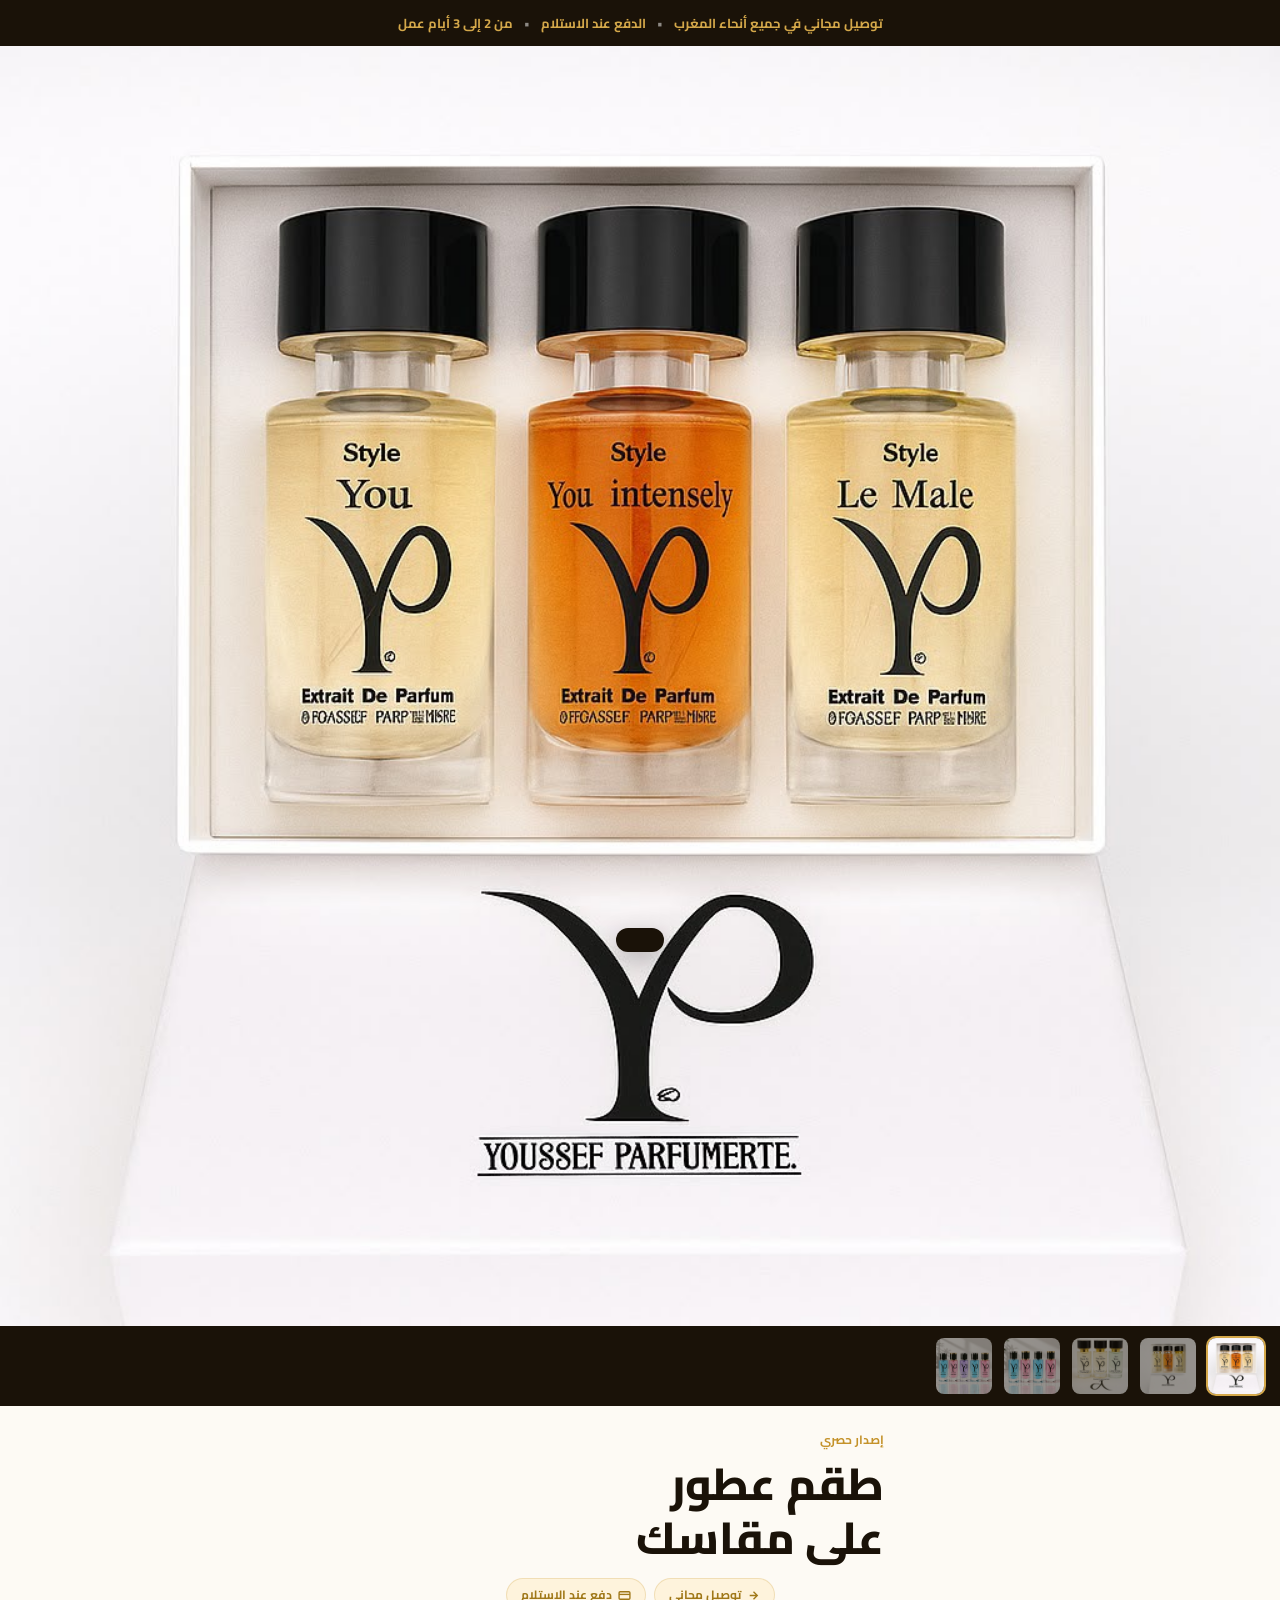
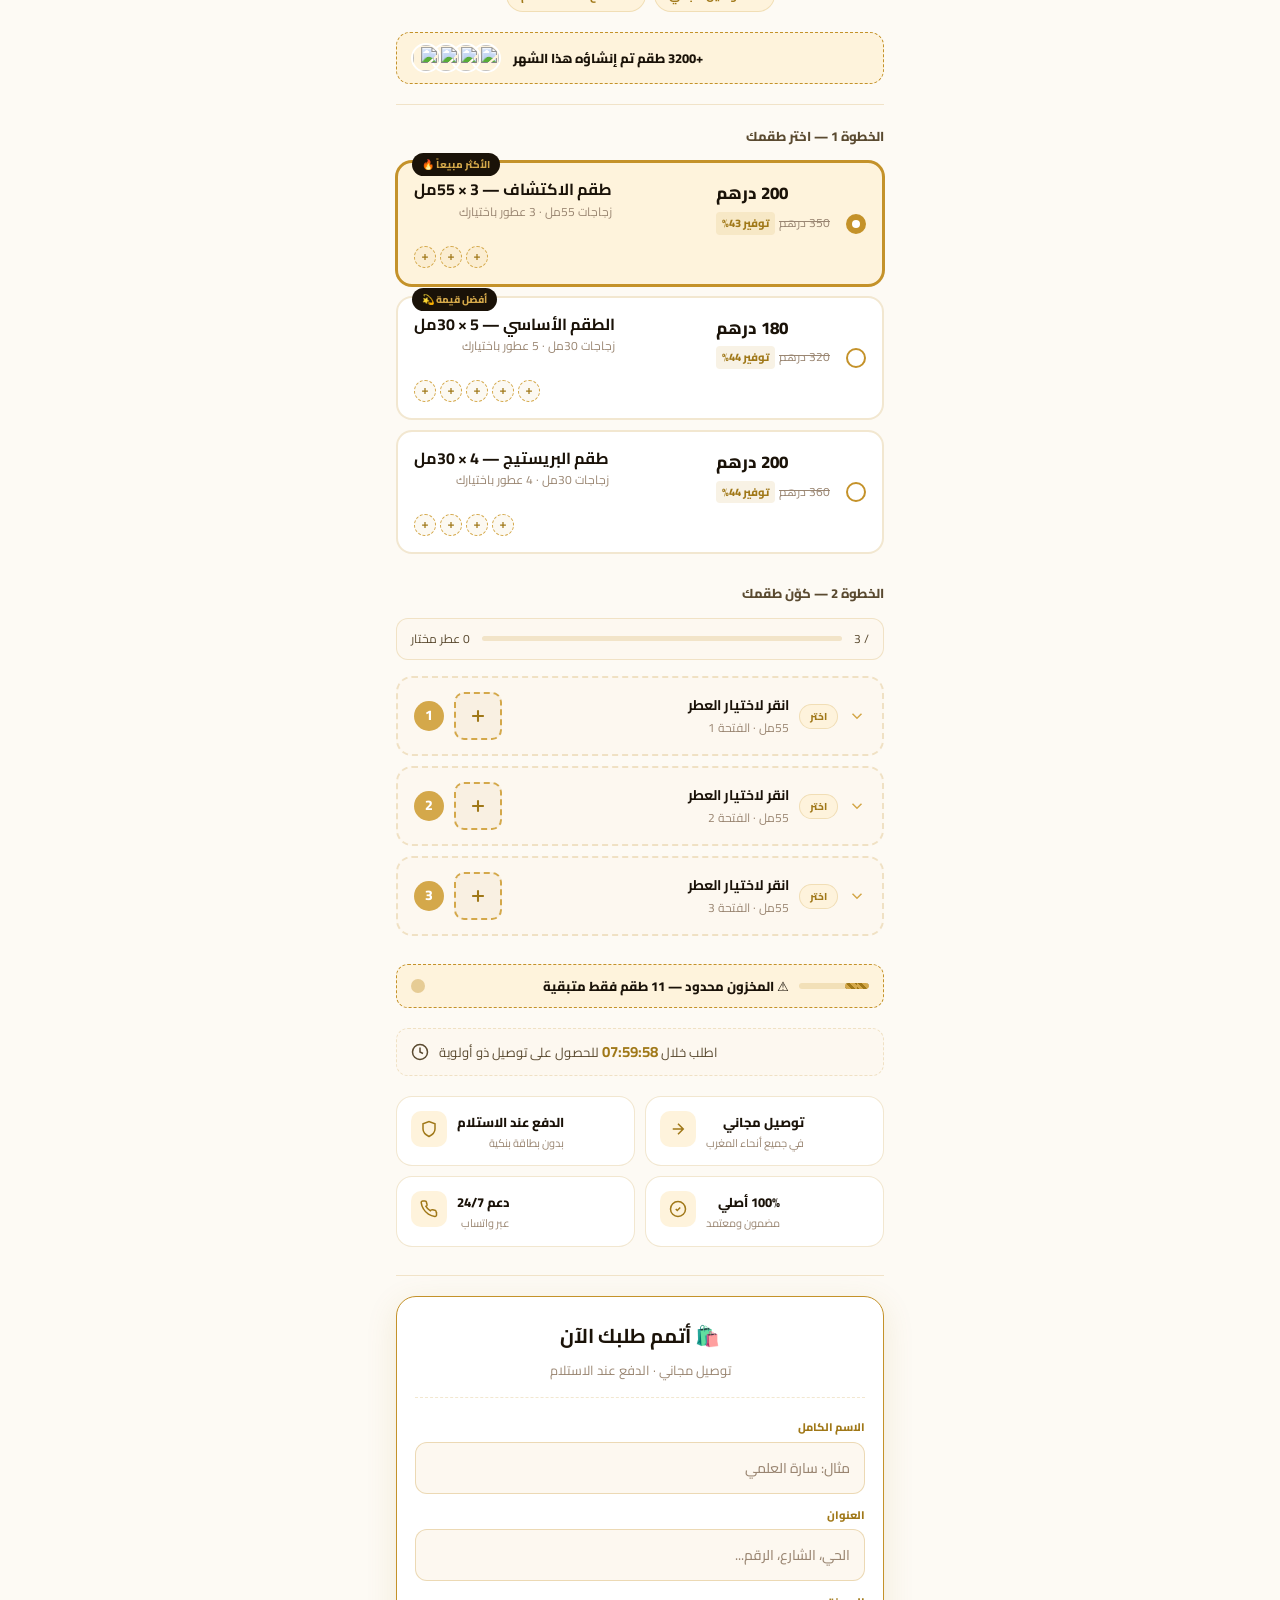
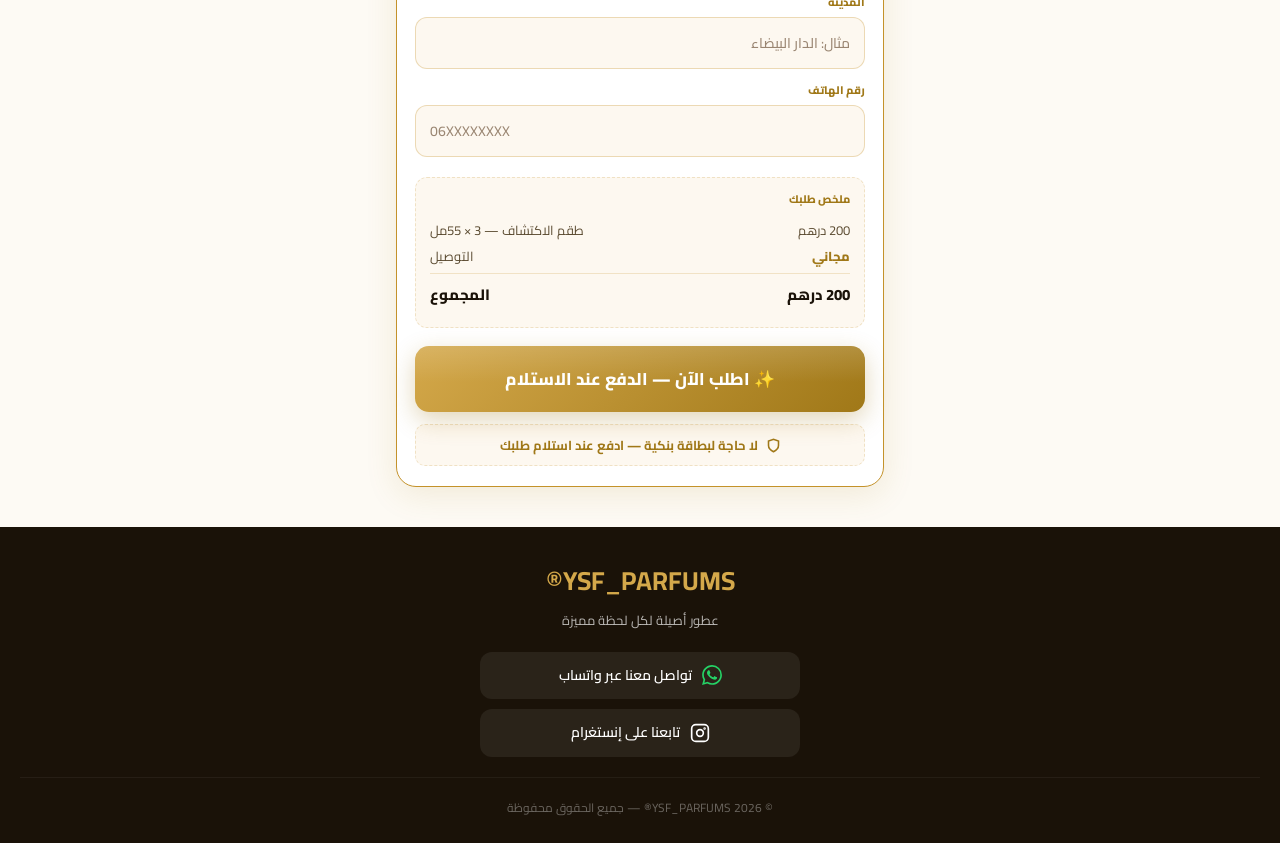
==== commit 24c7c720: "add version final" ====
--- a/index.html
+++ b/index.html
@@ -516,19 +516,19 @@
   <section class="product-info">
     <p class="eyebrow">إصدار حصري</p>
     <h1 class="display product-title">طقم عطور<br/>على مقاسك</h1>
-    <div class="stars-row">
+    <!-- <div class="stars-row">
       <span class="stars">★★★★★</span>
       <span class="rating-text">4.9 · أكثر من 3200 عميل راضٍ</span>
-    </div>
+    </div> -->
     <div class="trust-pills">
       <span class="trust-pill">
         <svg width="13" height="13" viewBox="0 0 24 24" fill="none" stroke="currentColor" stroke-width="2.5"><path d="M5 12h14M12 5l7 7-7 7"/></svg>
         توصيل مجاني
       </span>
-      <span class="trust-pill">
+      <!-- <span class="trust-pill">
         <svg width="13" height="13" viewBox="0 0 24 24" fill="none" stroke="currentColor" stroke-width="2.5"><path d="M12 22s8-4 8-10V5l-8-3-8 3v7c0 6 8 10 8 10z"/></svg>
         100% أصلي
-      </span>
+      </span> -->
       <span class="trust-pill">
         <svg width="13" height="13" viewBox="0 0 24 24" fill="none" stroke="currentColor" stroke-width="2.5"><rect x="2" y="5" width="20" height="14" rx="2"/><path d="M2 10h20"/></svg>
         دفع عند الاستلام
@@ -543,7 +543,7 @@
       </div>
       <div>
         <div class="sp-text">+3200 طقم تم إنشاؤه هذا الشهر</div>
-        <div class="sp-sub">كل عميل يختار مزيجه الخاص ✨</div>
+        <!-- <div class="sp-sub">كل عميل يختار مزيجه الخاص ✨</div> -->
       </div>
     </div>
     <div class="divider"></div>
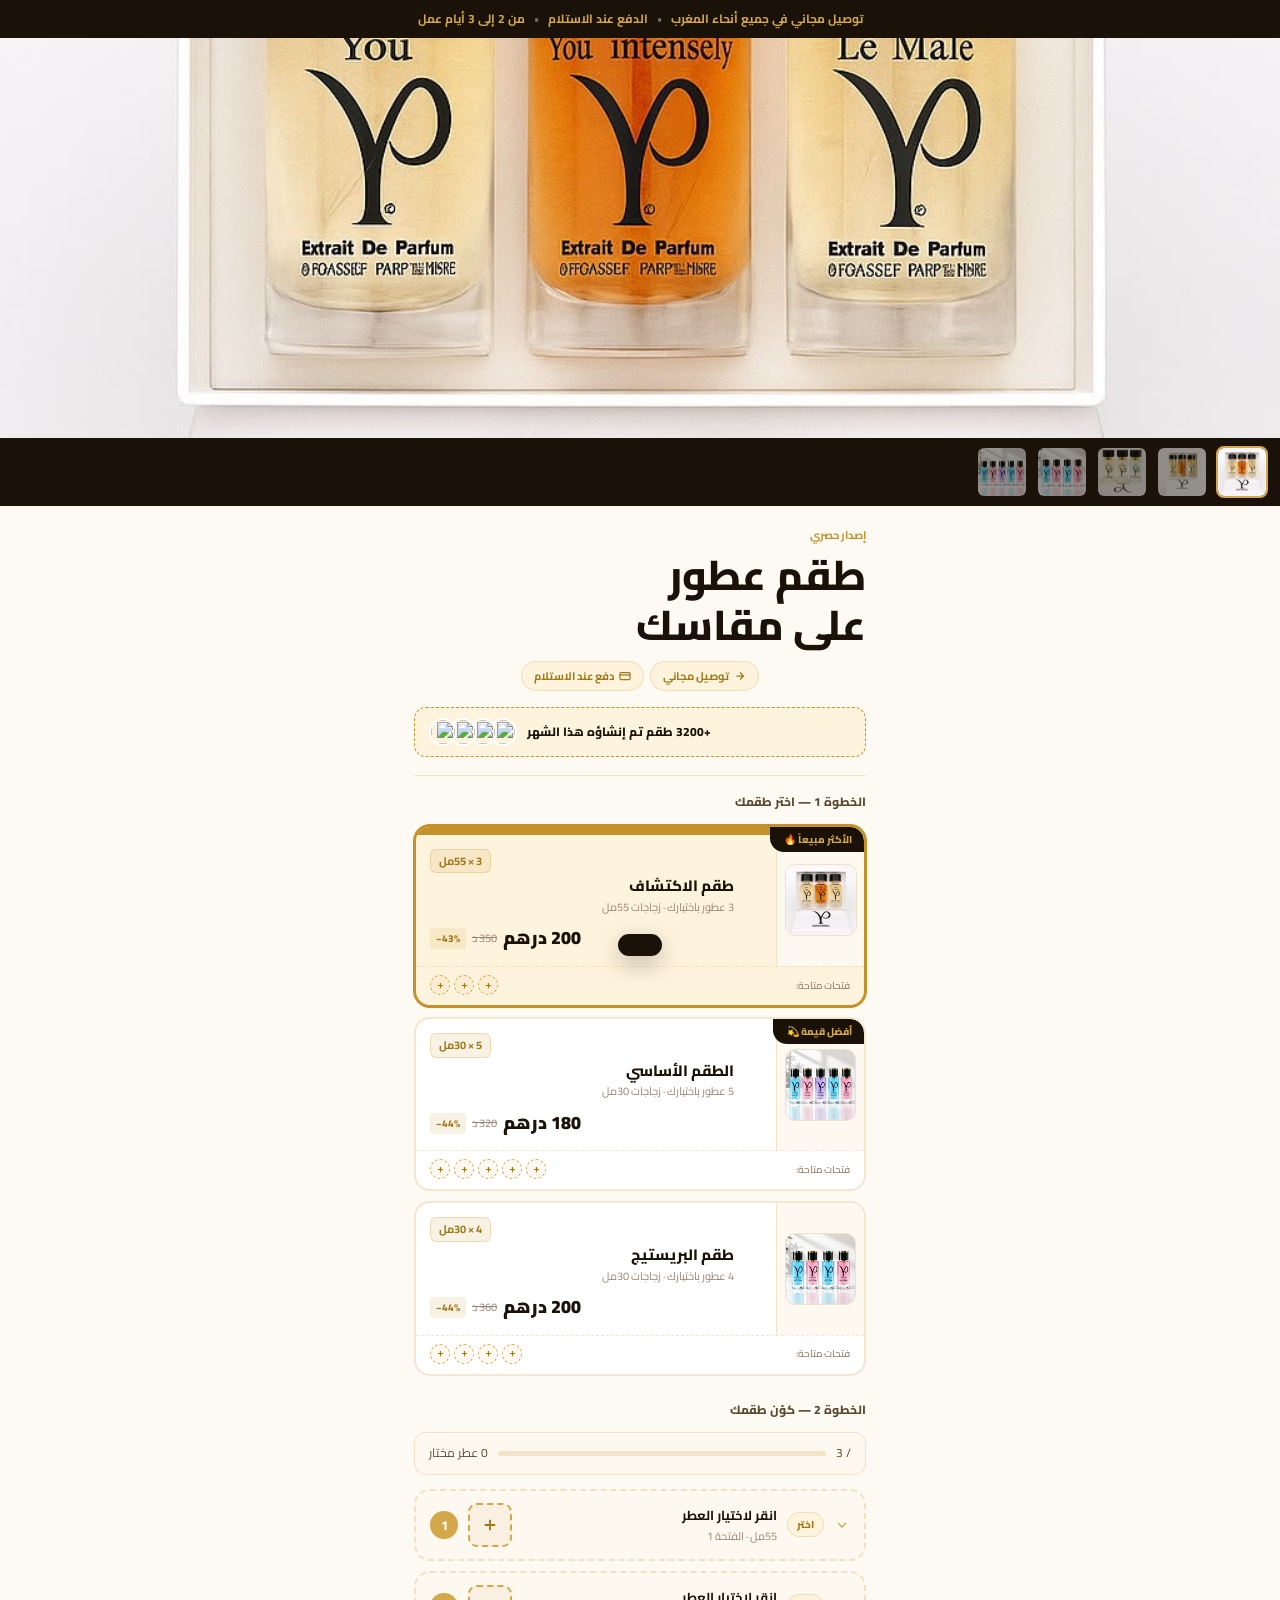
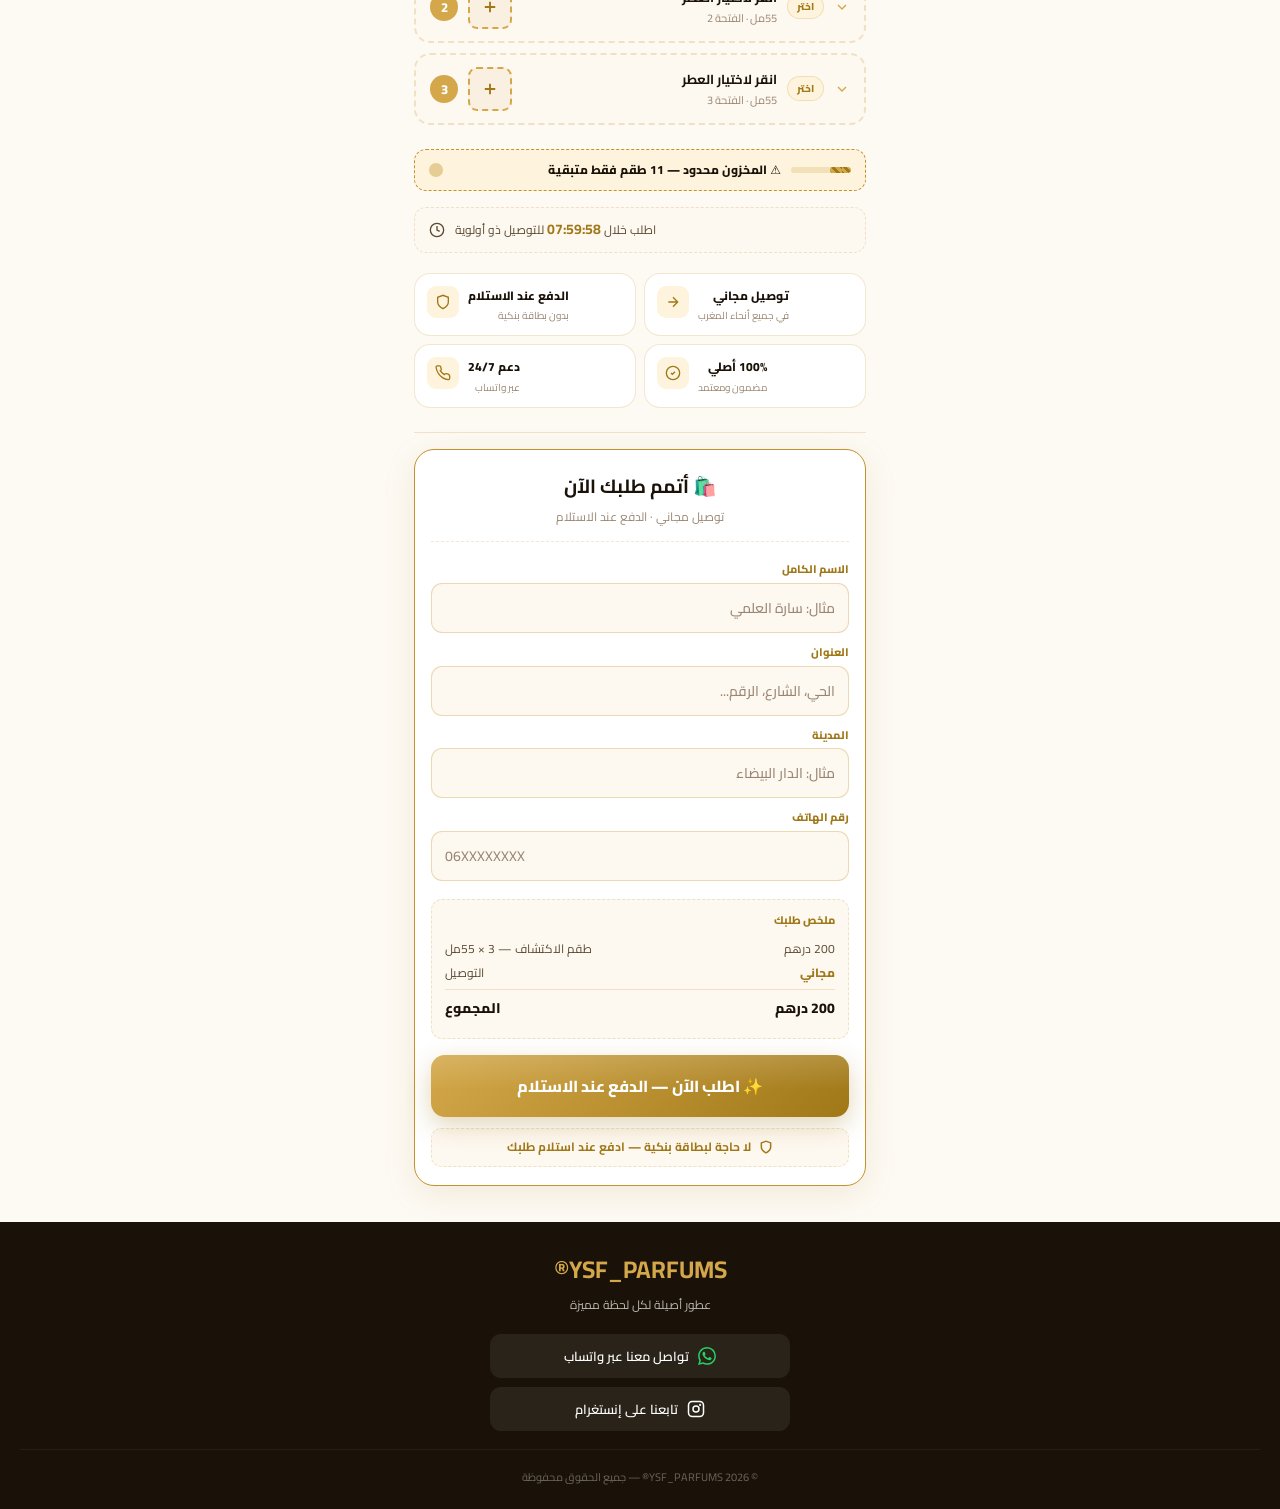
==== commit 3c3d188c: "touchfinal" ====
--- a/index.html
+++ b/index.html
@@ -48,18 +48,18 @@
     /* ── HEADER ── */
     header {
       background: var(--ink);
-      padding: 12px 20px;
+      padding: 10px 16px;
       text-align: center;
       position: sticky; top: 0; z-index: 100;
     }
-    header p { color: var(--gold-lt); font-size: 13px; font-weight: 700; }
-    header span { color: rgba(255,255,255,.5); margin: 0 8px; }
+    header p { color: var(--gold-lt); font-size: 12px; font-weight: 700; line-height: 1.5; }
+    header span { color: rgba(255,255,255,.4); margin: 0 6px; }
 
     /* ── HERO SLIDER ── */
     .hero-wrapper { background: var(--ink); }
     .hero-main {
       position: relative; width: 100%; aspect-ratio: 1/1;
-      overflow: hidden; background: var(--ink);
+      overflow: hidden; background: var(--ink); max-height: 400px;
     }
     .hero-main img {
       width: 100%; height: 100%;
@@ -67,13 +67,13 @@
       transition: opacity .35s ease;
     }
     .hero-thumbs {
-      display: flex; gap: 8px; padding: 10px 14px;
+      display: flex; gap: 8px; padding: 8px 12px;
       overflow-x: auto; scrollbar-width: none;
     }
     .hero-thumbs::-webkit-scrollbar { display: none; }
     .hero-thumb {
-      flex-shrink: 0; width: 60px; height: 60px;
-      border-radius: 10px; overflow: hidden;
+      flex-shrink: 0; width: 52px; height: 52px;
+      border-radius: 8px; overflow: hidden;
       border: 2px solid transparent; cursor: pointer;
       opacity: .55; transition: opacity .25s, border-color .25s;
       background: none; padding: 0;
@@ -81,86 +81,162 @@
     .hero-thumb.active { border-color: var(--gold-lt); opacity: 1; }
     .hero-thumb img { width: 100%; height: 100%; object-fit: cover; display: block; pointer-events: none; }
 
-    .wrap { max-width: 520px; margin: 0 auto; padding: 0 16px; }
+    .wrap { max-width: 480px; margin: 0 auto; padding: 0 14px; }
 
     /* ── PRODUCT INFO ── */
-    .product-info { padding: 24px 0 0; }
-    .eyebrow { font-size: 12px; font-weight: 700; color: var(--gold); margin-bottom: 8px; }
-    .product-title { font-size: clamp(2rem, 8vw, 2.8rem); color: var(--ink); margin-bottom: 12px; }
-    .stars-row {
-      display: flex; align-items: center; gap: 8px;
-      margin-bottom: 16px; flex-direction: row-reverse; justify-content: flex-end;
-    }
-    .stars { color: var(--gold); font-size: 15px; direction: ltr; }
-    .rating-text { font-size: 13px; color: var(--ink-mid); font-weight: 600; }
+    .product-info { padding: 20px 0 0; }
+    .eyebrow { font-size: 11px; font-weight: 700; color: var(--gold); margin-bottom: 6px; }
+    .product-title { font-size: clamp(1.7rem, 7vw, 2.6rem); color: var(--ink); margin-bottom: 10px; }
 
     .trust-pills {
-      display: flex; gap: 8px; flex-wrap: wrap;
-      margin-bottom: 20px; justify-content: center; align-items: center;
+      display: flex; gap: 6px; flex-wrap: wrap;
+      margin-bottom: 16px; justify-content: center; align-items: center;
     }
     .trust-pill {
-      display: inline-flex; align-items: center; gap: 6px;
-      padding: 6px 14px; background: var(--tint);
+      display: inline-flex; align-items: center; gap: 5px;
+      padding: 5px 12px; background: var(--tint);
       border: 1px solid var(--border); border-radius: 99px;
-      font-size: 12px; font-weight: 700; color: var(--gold-dk);
-    }
-
-    .divider { height: 1px; background: var(--border); margin: 20px 0; }
-    .section-title { font-size: 13px; font-weight: 800; color: var(--ink-mid); margin-bottom: 14px; text-align: right; }
-
-    /* ── PACK CARDS ── */
-    .pack-grid { display: flex; flex-direction: column; gap: 10px; margin-bottom: 28px; }
+      font-size: 11px; font-weight: 700; color: var(--gold-dk);
+    }
+
+    .divider { height: 1px; background: var(--border); margin: 16px 0; }
+    .section-title { font-size: 12px; font-weight: 800; color: var(--ink-mid); margin-bottom: 12px; text-align: right; }
+
+    /* ══════════════════════════════════════
+       PACK CARDS — REDESIGNED FOR MOBILE
+    ══════════════════════════════════════ */
+    .pack-grid { display: flex; flex-direction: column; gap: 10px; margin-bottom: 24px; }
+
     .pack-card {
-      position: relative; border: 2px solid var(--border);
-      border-radius: var(--r); padding: 16px 52px 16px 16px;
-      background: var(--white); cursor: pointer;
-      transition: all .25s; user-select: none; text-align: right;
-    }
-    .pack-card:hover { border-color: var(--gold-lt); background: var(--pale); }
+      position: relative;
+      border: 2px solid var(--border);
+      border-radius: 16px;
+      background: var(--white);
+      cursor: pointer;
+      transition: all .25s;
+      user-select: none;
+      overflow: hidden;
+    }
+    .pack-card:hover { border-color: var(--gold-lt); }
     .pack-card.selected { border-color: var(--gold); background: var(--tint); box-shadow: 0 0 0 1px var(--gold); }
+
+    /* Radio circle — top-left in LTR = top-right in RTL */
     .pack-radio {
-      position: absolute; right: 16px; top: 50%; transform: translateY(-50%);
-      width: 20px; height: 20px; border-radius: 50%;
-      border: 2px solid var(--gold); background: var(--white);
-      display: flex; align-items: center; justify-content: center;
-      flex-shrink: 0; transition: all .2s;
+      
     }
     .pack-card.selected .pack-radio { background: var(--gold); border-color: var(--gold); }
     .pack-radio::after { content: ''; width: 8px; height: 8px; border-radius: 50%; background: var(--white); display: none; }
     .pack-card.selected .pack-radio::after { display: block; }
+
+    /* Badge — top right */
     .pack-badge {
-      position: absolute; top: -10px; left: 14px;
+      position: absolute; top: 0; right: 0;
       background: var(--ink); color: var(--gold-lt);
-      font-size: 10px; font-weight: 800; padding: 3px 10px; border-radius: 99px;
-    }
-    .pack-top { display: flex; justify-content: space-between; align-items: flex-start; gap: 8px; flex-direction: row-reverse; }
-    .pack-name { font-size: 16px; font-weight: 700; color: var(--ink); line-height: 1.3; }
-    .pack-sub  { font-size: 12px; color: var(--ink-lt); margin-top: 2px; }
-    .pack-price { text-align: left; flex-shrink: 0; }
-    .pack-price-now { font-size: 17px; font-weight: 800; color: var(--ink); display: block; }
-    .pack-price-old { font-size: 12px; color: var(--ink-lt); text-decoration: line-through; }
-    .pack-price-save {
-      font-size: 11px; font-weight: 800; color: var(--gold-dk);
-      background: rgba(196,146,42,.12); padding: 2px 6px;
-      border-radius: 4px; margin-top: 2px; display: inline-block;
-    }
-    .pack-dots { display: flex; gap: 4px; margin-top: 10px; flex-wrap: wrap; justify-content: flex-end; }
-    .pack-dot {
-      width: 22px; height: 22px; border-radius: 50%;
+      font-size: 10px; font-weight: 800;
+      padding: 4px 12px 4px 14px;
+      border-radius: 0 14px 0 14px;
+      z-index: 2;
+    }
+
+    /* ── PACK INNER LAYOUT ── */
+    .pack-inner {
+      display: grid;
+      grid-template-columns: 88px 1fr;
+      gap: 0;
+      min-height: 100px;
+    }
+
+    /* LEFT: image block */
+    .pack-img-col {
+      position: relative;
+      background: var(--pale);
+      border-left: 1px solid var(--border); /* RTL: border on left = divider on right side of image */
+      display: flex; align-items: center; justify-content: center;
+      padding: 12px 8px;
+    }
+    .pack-img-col img {
+      width: 72px; height: 72px;
+      object-fit: cover;
+      border-radius: 10px;
+      border: 1.5px solid var(--border);
+      display: block;
+    }
+    .pack-img-placeholder {
+      width: 72px; height: 72px;
+      border-radius: 10px;
       border: 1.5px dashed var(--gold-lt);
       background: rgba(196,146,42,.06);
       display: flex; align-items: center; justify-content: center;
+      font-size: 24px;
+    }
+
+    /* RIGHT: text + price block */
+    .pack-text-col {
+      padding: 14px 42px 12px 14px; /* right padding = space for radio */
+      display: flex;
+      flex-direction: column;
+      justify-content: center;
+      gap: 4px;
+      text-align: right;
+    }
+    /* when badge exists, push top padding up */
+    .pack-card .pack-text-col { padding-top: 28px; }
+    .pack-card:not([data-badge]) .pack-text-col,
+    .pack-card[data-badge="false"] .pack-text-col { padding-top: 14px; }
+
+    .pack-name {
+      font-size: 15px; font-weight: 800;
+      color: var(--ink); line-height: 1.25;
+    }
+    .pack-type-pill {
+      display: inline-flex; align-items: center; gap: 4px;
+      background: rgba(196,146,42,.12);
+      border: 1px solid rgba(196,146,42,.25);
+      border-radius: 6px;
+      padding: 2px 8px;
+      font-size: 11px; font-weight: 700; color: var(--gold-dk);
+      align-self: flex-end;
+      width: fit-content;
+    }
+    .pack-sub { font-size: 11px; color: var(--ink-lt); line-height: 1.4; }
+
+    .pack-price-row {
+      display: flex; align-items: center; gap: 6px;
+      justify-content: flex-end; flex-wrap: wrap;
+      margin-top: 4px;
+    }
+    .pack-price-now { font-size: 18px; font-weight: 900; color: var(--ink); }
+    .pack-price-old { font-size: 11px; color: var(--ink-lt); text-decoration: line-through; }
+    .pack-price-save {
+      font-size: 10px; font-weight: 800; color: var(--gold-dk);
+      background: rgba(196,146,42,.12); padding: 2px 6px;
+      border-radius: 4px;
+    }
+
+    /* dots row */
+    .pack-dots-row {
+      padding: 8px 14px 10px;
+      border-top: 1px dashed var(--border);
+      display: flex; gap: 5px; flex-wrap: wrap;
+      justify-content: flex-end; align-items: center;
+    }
+    .pack-dots-label { font-size: 10px; color: var(--ink-lt); font-weight: 600; margin-left: auto; }
+    .pack-dot {
+      width: 20px; height: 20px; border-radius: 50%;
+      border: 1.5px dashed var(--gold-lt);
+      background: rgba(196,146,42,.06);
+      display: flex; align-items: center; justify-content: center;
     }
 
     /* ── PICKER ── */
-    .picker-section { margin-bottom: 28px; }
+    .picker-section { margin-bottom: 24px; }
     .selection-progress {
       background: var(--pale); border: 1px solid var(--border);
-      border-radius: 12px; padding: 10px 14px; margin-bottom: 16px;
+      border-radius: 12px; padding: 10px 14px; margin-bottom: 14px;
       display: flex; align-items: center; justify-content: space-between;
       font-size: 12px; color: var(--ink-mid); flex-direction: row-reverse;
     }
-    .progress-bar-wrap { flex: 1; margin: 0 12px; height: 5px; background: rgba(196,146,42,.2); border-radius: 99px; overflow: hidden; }
+    .progress-bar-wrap { flex: 1; margin: 0 10px; height: 5px; background: rgba(196,146,42,.2); border-radius: 99px; overflow: hidden; }
     .progress-bar-fill { height: 100%; background: var(--grad); border-radius: 99px; transition: width .4s ease; }
 
     /* ── SLOTS ── */
@@ -171,72 +247,56 @@
       border-radius: var(--r); background: var(--pale);
       overflow: hidden; transition: border-color .25s, background .25s, box-shadow .25s;
     }
-    /* DONE state — green border & background */
     .picker-slot.filled {
-      border-style: solid;
-      border-color: var(--green);
-      background: var(--green-lt);
-      box-shadow: 0 0 0 1px var(--green-border);
-    }
-    /* OPEN (active, selecting) — gold */
+      border-style: solid; border-color: var(--green);
+      background: var(--green-lt); box-shadow: 0 0 0 1px var(--green-border);
+    }
     .picker-slot.open {
-      border-style: solid;
-      border-color: var(--gold);
-      background: var(--white);
-      box-shadow: 0 0 0 1px rgba(196,146,42,.25);
-    }
-    /* LOCKED — dimmed */
+      border-style: solid; border-color: var(--gold);
+      background: var(--white); box-shadow: 0 0 0 1px rgba(196,146,42,.25);
+    }
     .picker-slot.locked { opacity: .45; pointer-events: none; }
 
     .slot-header {
       display: flex; align-items: center; gap: 10px;
-      padding: 14px 16px; cursor: pointer; min-height: 68px;
+      padding: 12px 14px; cursor: pointer; min-height: 64px;
       flex-direction: row-reverse; user-select: none;
     }
-
-    /* Slot number circle */
     .slot-num {
-      width: 30px; height: 30px; border-radius: 50%;
+      width: 28px; height: 28px; border-radius: 50%;
       background: var(--gold-lt); color: var(--white);
-      font-size: 14px; font-weight: 800;
+      font-size: 13px; font-weight: 800;
       display: flex; align-items: center; justify-content: center;
       flex-shrink: 0; transition: background .25s;
     }
     .picker-slot.filled .slot-num { background: var(--green); }
-
-    /* Preview image */
     .slot-preview {
-      width: 48px; height: 48px; border-radius: 10px;
+      width: 44px; height: 44px; border-radius: 9px;
       object-fit: cover; flex-shrink: 0;
       border: 1.5px solid var(--green-border);
     }
-    /* Plus placeholder */
     .slot-plus-btn {
-      width: 48px; height: 48px; border-radius: 10px;
+      width: 44px; height: 44px; border-radius: 9px;
       border: 2px dashed var(--gold-lt);
       background: rgba(196,146,42,.07);
       display: flex; align-items: center; justify-content: center;
       flex-shrink: 0; transition: background .2s;
     }
     .slot-header:hover .slot-plus-btn { background: rgba(196,146,42,.15); }
-
     .slot-info { flex: 1; min-width: 0; text-align: right; }
-    .slot-name { font-size: 14px; font-weight: 700; color: var(--ink); }
-    .slot-sub  { font-size: 12px; color: var(--ink-lt); margin-top: 1px; }
-
+    .slot-name { font-size: 13px; font-weight: 700; color: var(--ink); }
+    .slot-sub  { font-size: 11px; color: var(--ink-lt); margin-top: 1px; }
     .slot-badge {
       font-size: 10px; font-weight: 800;
-      padding: 3px 10px; border-radius: 99px;
+      padding: 3px 9px; border-radius: 99px;
       background: var(--tint); color: var(--gold-dk);
       border: 1px solid var(--border); flex-shrink: 0; white-space: nowrap;
       transition: background .25s, color .25s, border-color .25s;
     }
     .slot-badge.done { background: var(--green); color: #fff; border-color: var(--green); }
-
     .slot-chevron { flex-shrink: 0; color: var(--gold-lt); transition: transform .3s; }
     .picker-slot.open .slot-chevron { transform: rotate(180deg); }
 
-    /* Collapsible panel */
     .slot-panel { display: grid; grid-template-rows: 0fr; transition: grid-template-rows .35s cubic-bezier(.25,1,.5,1); }
     .picker-slot.open .slot-panel { grid-template-rows: 1fr; }
     .slot-panel-inner { overflow: hidden; }
@@ -244,12 +304,12 @@
     /* ── PERFUME GRID ── */
     .perfume-grid {
       display: grid; grid-template-columns: 1fr 1fr;
-      gap: 10px; padding: 6px 14px 6px;
+      gap: 8px; padding: 6px 12px 6px;
     }
     .perfume-card {
-      border: 1.5px solid var(--border); border-radius: 14px;
+      border: 1.5px solid var(--border); border-radius: 12px;
       background: var(--white); cursor: pointer; overflow: hidden;
-      transition: all .2s; padding: 10px; text-align: center;
+      transition: all .2s; padding: 8px; text-align: center;
     }
     .perfume-card:hover { border-color: var(--gold-lt); transform: translateY(-2px); box-shadow: 0 4px 12px rgba(196,146,42,.15); }
     .perfume-card.selected {
@@ -258,42 +318,39 @@
     }
     .perfume-card img {
       width: 100%; aspect-ratio: 1/1; object-fit: cover;
-      border-radius: 8px; display: block; margin-bottom: 8px;
-    }
-    .perfume-card-name { font-size: 12px; font-weight: 700; color: var(--ink); line-height: 1.3; }
-    .perfume-card-vol  { font-size: 11px; color: var(--ink-lt); margin-top: 2px; }
+      border-radius: 7px; display: block; margin-bottom: 6px;
+    }
+    .perfume-card-name { font-size: 11px; font-weight: 700; color: var(--ink); line-height: 1.3; }
+    .perfume-card-vol  { font-size: 10px; color: var(--ink-lt); margin-top: 2px; }
     .perfume-check {
-      width: 20px; height: 20px; border-radius: 50%;
+      width: 18px; height: 18px; border-radius: 50%;
       background: var(--green);
       display: none; align-items: center; justify-content: center;
-      margin: 6px auto 0;
+      margin: 5px auto 0;
     }
     .perfume-card.selected .perfume-check { display: flex; }
-    .perfume-check svg { width: 11px; height: 11px; }
-
-    /* ── CUSTOM PERFUME INPUT ── */
+    .perfume-check svg { width: 10px; height: 10px; }
+
+    /* ── CUSTOM INPUT ── */
     .custom-perfume-wrap {
-      margin: 8px 14px 14px;
+      margin: 6px 12px 12px;
       background: var(--pale);
       border: 1.5px dashed var(--border);
-      border-radius: 14px; padding: 14px;
+      border-radius: 12px; padding: 12px;
       transition: border-color .25s, background .25s;
     }
-    /* Green when confirmed */
     .custom-perfume-wrap.confirmed {
-      border-style: solid;
-      border-color: var(--green);
-      background: var(--green-lt);
+      border-style: solid; border-color: var(--green); background: var(--green-lt);
     }
     .custom-perfume-label {
-      font-size: 12px; font-weight: 800; color: var(--gold-dk);
-      margin-bottom: 8px; text-align: right; display: block;
+      font-size: 11px; font-weight: 800; color: var(--gold-dk);
+      margin-bottom: 7px; text-align: right; display: block;
     }
     .custom-perfume-wrap.confirmed .custom-perfume-label { color: var(--green); }
-    .custom-perfume-row { display: flex; gap: 8px; flex-direction: row-reverse; }
+    .custom-perfume-row { display: flex; gap: 7px; flex-direction: row-reverse; }
     .custom-perfume-input {
       flex: 1; border: 1.5px solid rgba(196,146,42,.3);
-      border-radius: 10px; padding: 10px 12px;
+      border-radius: 9px; padding: 9px 11px;
       font-family: 'Cairo', sans-serif;
       font-size: 13px; font-weight: 500; color: var(--ink);
       background: var(--white); outline: none;
@@ -304,21 +361,19 @@
     .custom-perfume-input::placeholder { color: var(--ink-lt); }
     .custom-perfume-btn {
       background: var(--ink); color: var(--gold-lt);
-      border: none; border-radius: 10px; padding: 10px 16px;
-      font-family: 'Cairo', sans-serif; font-size: 13px; font-weight: 800;
+      border: none; border-radius: 9px; padding: 9px 14px;
+      font-family: 'Cairo', sans-serif; font-size: 12px; font-weight: 800;
       cursor: pointer; white-space: nowrap; transition: opacity .2s;
     }
     .custom-perfume-btn:hover { opacity: .85; }
-    .custom-perfume-btn.confirmed-btn {
-      background: var(--green); color: #fff;
-    }
+    .custom-perfume-btn.confirmed-btn { background: var(--green); color: #fff; }
 
     /* ── NEXT BUTTON ── */
-    .slot-next-wrap { padding: 10px 14px 16px; display: flex; justify-content: flex-end; }
+    .slot-next-wrap { padding: 8px 12px 14px; display: flex; justify-content: flex-end; }
     .slot-next-btn {
       background: var(--grad); color: var(--white);
-      border: none; border-radius: 12px; padding: 11px 24px;
-      font-family: 'Cairo', sans-serif; font-size: 14px; font-weight: 800;
+      border: none; border-radius: 11px; padding: 10px 22px;
+      font-family: 'Cairo', sans-serif; font-size: 13px; font-weight: 800;
       cursor: pointer; display: flex; align-items: center; gap: 8px;
       transition: opacity .2s, transform .15s;
       box-shadow: 0 4px 12px rgba(160,120,24,.25);
@@ -327,19 +382,19 @@
     .slot-next-btn:active { transform: scale(.97); }
     .slot-next-btn:disabled { opacity: .35; cursor: not-allowed; transform: none; }
 
-    /* ── STOCK & COUNTDOWN ── */
+    /* ── STOCK ── */
     .stock-bar {
       background: var(--tint); border: 1px dashed var(--gold);
       border-radius: 12px; padding: 10px 14px;
       display: flex; align-items: center; gap: 10px;
-      margin-bottom: 20px; flex-direction: row-reverse;
+      margin-bottom: 16px; flex-direction: row-reverse;
     }
     .ping-wrap { position: relative; width: 14px; height: 14px; flex-shrink: 0; }
     .ping-ring { position: absolute; inset: 0; border-radius: 50%; background: var(--gold); opacity: .4; animation: ping 1.5s ease infinite; }
     .ping-dot  { position: relative; width: 8px; height: 8px; border-radius: 50%; background: var(--gold-dk); margin: 3px; }
     @keyframes ping { 0%{transform:scale(1);opacity:.4} 75%,100%{transform:scale(2.2);opacity:0} }
-    .stock-text { flex: 1; font-size: 13px; font-weight: 800; color: var(--ink); text-align: right; }
-    .stock-track { width: 70px; height: 6px; background: rgba(196,146,42,.2); border-radius: 99px; overflow: hidden; flex-shrink: 0; }
+    .stock-text { flex: 1; font-size: 12px; font-weight: 800; color: var(--ink); text-align: right; }
+    .stock-track { width: 60px; height: 6px; background: rgba(196,146,42,.2); border-radius: 99px; overflow: hidden; flex-shrink: 0; }
     .stock-fill {
       width: 35%; height: 100%; border-radius: 99px;
       background-image: repeating-linear-gradient(45deg, var(--gold-lt) 0, var(--gold-lt) 3px, var(--gold-dk) 3px, var(--gold-dk) 6px);
@@ -351,53 +406,52 @@
       background: var(--pale); border: 1px dashed var(--border);
       border-radius: 12px; padding: 10px 14px;
       display: flex; align-items: center; gap: 10px; margin-bottom: 20px;
-      font-size: 13px; color: var(--ink-mid); flex-direction: row-reverse;
-    }
-    .countdown-bar strong { color: var(--gold-dk); font-size: 15px; direction: ltr; display: inline-block; }
+      font-size: 12px; color: var(--ink-mid); flex-direction: row-reverse;
+    }
+    .countdown-bar strong { color: var(--gold-dk); font-size: 14px; direction: ltr; display: inline-block; }
 
     /* ── FEATURES ── */
-    .features-grid { display: grid; grid-template-columns: 1fr 1fr; gap: 10px; margin-bottom: 28px; }
+    .features-grid { display: grid; grid-template-columns: 1fr 1fr; gap: 8px; margin-bottom: 24px; }
     .feature-card {
       background: var(--white); border: 1px solid var(--border);
-      border-radius: var(--r); padding: 14px;
+      border-radius: var(--r); padding: 12px;
       display: flex; align-items: flex-start;
-      gap: 10px; flex-direction: row-reverse; text-align: right;
+      gap: 9px; flex-direction: row-reverse; text-align: right;
     }
     .feature-icon {
-      width: 36px; height: 36px; border-radius: 10px;
+      width: 32px; height: 32px; border-radius: 9px;
       background: var(--tint);
       display: flex; align-items: center; justify-content: center; flex-shrink: 0;
     }
-    .feature-title { font-size: 13px; font-weight: 800; color: var(--ink); }
-    .feature-sub { font-size: 11px; color: var(--ink-lt); margin-top: 2px; line-height: 1.5; }
+    .feature-title { font-size: 12px; font-weight: 800; color: var(--ink); }
+    .feature-sub { font-size: 10px; color: var(--ink-lt); margin-top: 2px; line-height: 1.5; }
 
     /* ── SOCIAL PROOF ── */
     .social-proof {
       background: var(--tint); border: 1px dashed var(--gold);
-      border-radius: 14px; padding: 10px 14px;
-      display: flex; align-items: center; gap: 12px;
-      margin-bottom: 20px; flex-direction: row-reverse;
-    }
-    .avatar-stack { display: flex; padding-left: 10px; }
-    .avatar { width: 30px; height: 30px; border-radius: 50%; border: 2px solid var(--white); overflow: hidden; margin-left: -10px; }
+      border-radius: 12px; padding: 10px 14px;
+      display: flex; align-items: center; gap: 10px;
+      margin-bottom: 18px; flex-direction: row-reverse;
+    }
+    .avatar-stack { display: flex; padding-left: 8px; }
+    .avatar { width: 28px; height: 28px; border-radius: 50%; border: 2px solid var(--white); overflow: hidden; margin-left: -8px; }
     .avatar img { width: 100%; height: 100%; object-fit: cover; }
-    .sp-text { font-size: 13px; font-weight: 800; color: var(--ink); text-align: right; }
-    .sp-sub  { font-size: 11px; color: var(--ink-lt); text-align: right; }
+    .sp-text { font-size: 12px; font-weight: 800; color: var(--ink); text-align: right; }
 
     /* ── ORDER FORM ── */
     .order-form {
       background: var(--white); border: 1.5px solid var(--gold);
-      border-radius: 20px; padding: 22px 18px 20px;
+      border-radius: 20px; padding: 20px 16px 18px;
       box-shadow: var(--shadow); margin-bottom: 28px;
     }
-    .form-title { text-align: center; font-size: 20px; font-weight: 700; color: var(--ink); margin-bottom: 6px; }
-    .form-sub { text-align: center; font-size: 13px; color: var(--ink-lt); margin-bottom: 20px; padding-bottom: 16px; border-bottom: 1px dashed var(--border); }
-    .field-group { display: flex; flex-direction: column; gap: 12px; margin-bottom: 20px; }
+    .form-title { text-align: center; font-size: 19px; font-weight: 700; color: var(--ink); margin-bottom: 5px; }
+    .form-sub { text-align: center; font-size: 12px; color: var(--ink-lt); margin-bottom: 18px; padding-bottom: 14px; border-bottom: 1px dashed var(--border); }
+    .field-group { display: flex; flex-direction: column; gap: 10px; margin-bottom: 18px; }
     .field-wrap { position: relative; }
-    .field-wrap label { display: block; font-size: 11px; font-weight: 800; color: var(--gold-dk); margin-bottom: 5px; text-align: right; }
+    .field-wrap label { display: block; font-size: 11px; font-weight: 800; color: var(--gold-dk); margin-bottom: 4px; text-align: right; }
     .field-wrap input {
       width: 100%; border: 1.5px solid rgba(196,146,42,.3);
-      border-radius: 12px; padding: 12px 14px;
+      border-radius: 11px; padding: 11px 13px;
       font-family: 'Cairo', sans-serif; font-size: 14px; font-weight: 500; color: var(--ink);
       background: var(--pale); outline: none;
       transition: border-color .2s, background .2s, box-shadow .2s;
@@ -409,18 +463,18 @@
 
     .order-summary {
       background: var(--pale); border: 1px dashed var(--border);
-      border-radius: 12px; padding: 12px 14px; margin-bottom: 18px;
-    }
-    .order-summary-title { font-size: 11px; font-weight: 800; color: var(--gold-dk); margin-bottom: 10px; text-align: right; }
-    .summary-line { display: flex; justify-content: space-between; font-size: 13px; color: var(--ink-mid); margin-bottom: 4px; flex-direction: row-reverse; }
-    .summary-line.total { font-weight: 800; font-size: 15px; color: var(--ink); border-top: 1px solid var(--border); padding-top: 8px; margin-top: 6px; }
-    .summary-perfs { display: flex; flex-wrap: wrap; gap: 4px; margin-top: 8px; justify-content: flex-end; }
-    .summary-perf-tag { font-size: 11px; background: rgba(196,146,42,.12); color: var(--gold-dk); border-radius: 6px; padding: 2px 8px; font-weight: 600; }
+      border-radius: 11px; padding: 11px 13px; margin-bottom: 16px;
+    }
+    .order-summary-title { font-size: 11px; font-weight: 800; color: var(--gold-dk); margin-bottom: 9px; text-align: right; }
+    .summary-line { display: flex; justify-content: space-between; font-size: 12px; color: var(--ink-mid); margin-bottom: 4px; flex-direction: row-reverse; }
+    .summary-line.total { font-weight: 800; font-size: 14px; color: var(--ink); border-top: 1px solid var(--border); padding-top: 7px; margin-top: 5px; }
+    .summary-perfs { display: flex; flex-wrap: wrap; gap: 4px; margin-top: 7px; justify-content: flex-end; }
+    .summary-perf-tag { font-size: 11px; background: rgba(196,146,42,.12); color: var(--gold-dk); border-radius: 6px; padding: 2px 7px; font-weight: 600; }
 
     .buy-btn {
       width: 100%; background: var(--grad); color: var(--white); border: none;
-      border-radius: 14px; padding: 17px 24px;
-      font-family: 'Cairo', sans-serif; font-size: 17px; font-weight: 800;
+      border-radius: 14px; padding: 16px 20px;
+      font-family: 'Cairo', sans-serif; font-size: 16px; font-weight: 800;
       cursor: pointer; position: relative; overflow: hidden;
       transition: opacity .2s, transform .15s;
       box-shadow: 0 8px 24px rgba(160,120,24,.3);
@@ -432,26 +486,26 @@
 
     .cod-badge {
       display: flex; align-items: center; justify-content: center;
-      gap: 8px; margin-top: 12px; padding: 9px 14px;
+      gap: 8px; margin-top: 11px; padding: 8px 12px;
       background: var(--pale); border-radius: 10px;
       border: 1px dashed var(--border);
-      font-size: 13px; font-weight: 700; color: var(--gold-dk);
+      font-size: 12px; font-weight: 700; color: var(--gold-dk);
     }
 
     /* ── FOOTER ── */
-    footer { background: var(--ink); color: rgba(255,255,255,.7); padding: 32px 20px 24px; text-align: center; margin-top: 40px; }
-    footer .brand { font-size: 26px; font-weight: 700; color: var(--gold-lt); margin-bottom: 6px; }
-    footer p { font-size: 13px; margin-bottom: 20px; }
-    .footer-contact { display: flex; flex-direction: column; gap: 10px; max-width: 320px; margin: 0 auto 20px; }
+    footer { background: var(--ink); color: rgba(255,255,255,.7); padding: 28px 20px 22px; text-align: center; margin-top: 36px; }
+    footer .brand { font-size: 24px; font-weight: 700; color: var(--gold-lt); margin-bottom: 5px; }
+    footer p { font-size: 12px; margin-bottom: 18px; }
+    .footer-contact { display: flex; flex-direction: column; gap: 9px; max-width: 300px; margin: 0 auto 18px; }
     .footer-link {
-      display: flex; align-items: center; justify-content: center; gap: 10px;
-      padding: 12px 14px; background: rgba(255,255,255,.07);
-      border-radius: 12px; color: var(--white);
-      text-decoration: none; font-size: 14px; font-weight: 600;
-      transition: background .2s; text-align: center;
+      display: flex; align-items: center; justify-content: center; gap: 9px;
+      padding: 11px 12px; background: rgba(255,255,255,.07);
+      border-radius: 11px; color: var(--white);
+      text-decoration: none; font-size: 13px; font-weight: 600;
+      transition: background .2s;
     }
     .footer-link:hover { background: rgba(255,255,255,.13); }
-    .footer-copy { font-size: 12px; opacity: .5; border-top: 1px solid rgba(255,255,255,.1); padding-top: 20px; margin-top: 10px; }
+    .footer-copy { font-size: 11px; opacity: .5; border-top: 1px solid rgba(255,255,255,.1); padding-top: 18px; margin-top: 8px; }
 
     /* ── MODAL ── */
     .modal-overlay {
@@ -462,33 +516,28 @@
     }
     .modal-overlay.open { opacity: 1; pointer-events: auto; }
     .modal-box {
-      background: var(--white); border-radius: 24px;
-      padding: 36px 24px; max-width: 360px; width: 100%;
+      background: var(--white); border-radius: 22px;
+      padding: 32px 22px; max-width: 340px; width: 100%;
       text-align: center; transform: translateY(20px);
       transition: transform .4s cubic-bezier(.25,1,.5,1);
     }
     .modal-overlay.open .modal-box { transform: translateY(0); }
-    .modal-icon { width: 64px; height: 64px; border-radius: 50%; background: var(--tint); display: flex; align-items: center; justify-content: center; margin: 0 auto 16px; }
-    .modal-title { font-size: 24px; font-weight: 700; color: var(--ink); margin-bottom: 8px; }
-    .modal-text { font-size: 14px; color: var(--ink-mid); line-height: 1.8; margin-bottom: 24px; }
-    .modal-close { width: 100%; background: var(--grad); color: var(--white); border: none; padding: 14px; border-radius: 12px; font-size: 16px; font-weight: 800; cursor: pointer; font-family: 'Cairo', sans-serif; }
+    .modal-icon { width: 60px; height: 60px; border-radius: 50%; background: var(--tint); display: flex; align-items: center; justify-content: center; margin: 0 auto 14px; }
+    .modal-title { font-size: 22px; font-weight: 700; color: var(--ink); margin-bottom: 8px; }
+    .modal-text { font-size: 13px; color: var(--ink-mid); line-height: 1.8; margin-bottom: 22px; }
+    .modal-close { width: 100%; background: var(--grad); color: var(--white); border: none; padding: 13px; border-radius: 11px; font-size: 15px; font-weight: 800; cursor: pointer; font-family: 'Cairo', sans-serif; }
 
     /* ── TOAST ── */
     .toast {
-      position: fixed; bottom: 28px; left: 50%;
+      position: fixed; bottom: 24px; left: 50%;
       transform: translateX(-50%) translateY(80px);
       background: var(--ink); color: var(--white);
-      padding: 12px 24px; border-radius: 12px;
-      font-size: 13px; font-weight: 600; z-index: 9999;
+      padding: 11px 22px; border-radius: 11px;
+      font-size: 12px; font-weight: 600; z-index: 9999;
       transition: transform .35s cubic-bezier(.25,1,.5,1);
       white-space: nowrap; box-shadow: 0 8px 24px rgba(0,0,0,.25);
     }
     .toast.show { transform: translateX(-50%) translateY(0); }
-
-    @media (max-width: 380px) {
-      .pack-name { font-size: 14px; }
-      .perfume-grid { gap: 8px; }
-    }
   </style>
 <base target="_blank">
 </head>
@@ -516,21 +565,13 @@
   <section class="product-info">
     <p class="eyebrow">إصدار حصري</p>
     <h1 class="display product-title">طقم عطور<br/>على مقاسك</h1>
-    <!-- <div class="stars-row">
-      <span class="stars">★★★★★</span>
-      <span class="rating-text">4.9 · أكثر من 3200 عميل راضٍ</span>
-    </div> -->
     <div class="trust-pills">
       <span class="trust-pill">
-        <svg width="13" height="13" viewBox="0 0 24 24" fill="none" stroke="currentColor" stroke-width="2.5"><path d="M5 12h14M12 5l7 7-7 7"/></svg>
+        <svg width="12" height="12" viewBox="0 0 24 24" fill="none" stroke="currentColor" stroke-width="2.5"><path d="M5 12h14M12 5l7 7-7 7"/></svg>
         توصيل مجاني
       </span>
-      <!-- <span class="trust-pill">
-        <svg width="13" height="13" viewBox="0 0 24 24" fill="none" stroke="currentColor" stroke-width="2.5"><path d="M12 22s8-4 8-10V5l-8-3-8 3v7c0 6 8 10 8 10z"/></svg>
-        100% أصلي
-      </span> -->
       <span class="trust-pill">
-        <svg width="13" height="13" viewBox="0 0 24 24" fill="none" stroke="currentColor" stroke-width="2.5"><rect x="2" y="5" width="20" height="14" rx="2"/><path d="M2 10h20"/></svg>
+        <svg width="12" height="12" viewBox="0 0 24 24" fill="none" stroke="currentColor" stroke-width="2.5"><rect x="2" y="5" width="20" height="14" rx="2"/><path d="M2 10h20"/></svg>
         دفع عند الاستلام
       </span>
     </div>
@@ -543,7 +584,6 @@
       </div>
       <div>
         <div class="sp-text">+3200 طقم تم إنشاؤه هذا الشهر</div>
-        <!-- <div class="sp-sub">كل عميل يختار مزيجه الخاص ✨</div> -->
       </div>
     </div>
     <div class="divider"></div>
@@ -554,54 +594,87 @@
     <p class="section-title">الخطوة 1 — اختر طقمك</p>
     <div class="pack-grid">
 
+      <!-- PACK A -->
       <div class="pack-card selected" data-pack="A" onclick="selectPack('A')">
         <div class="pack-badge">الأكثر مبيعاً 🔥</div>
         <div class="pack-radio"></div>
-        <div class="pack-top">
-          <div>
-            <div class="pack-name">طقم الاكتشاف — 3 × 55مل</div>
-            <div class="pack-sub">زجاجات 55مل · 3 عطور باختيارك</div>
+        <div class="pack-inner">
+          <div class="pack-img-col">
+            <!-- صورة الطقم A — الملف: assets/pack-a.jpg -->
+            <img src="images/slides/1.jpeg" alt="طقم الاكتشاف"
+                 onerror="this.style.display='none';this.nextElementSibling.style.display='flex'"/>
+            <div class="pack-img-placeholder" style="display:none">🧴</div>
           </div>
-          <div class="pack-price">
-            <span class="pack-price-now">200 درهم</span>
-            <span class="pack-price-old">350 درهم</span>
-            <span class="pack-price-save">توفير 43%</span>
+          <div class="pack-text-col">
+            <div class="pack-type-pill">3 × 55مل</div>
+            <div class="pack-name">طقم الاكتشاف</div>
+            <div class="pack-sub">3 عطور باختيارك · زجاجات 55مل</div>
+            <div class="pack-price-row">
+              <span class="pack-price-now">200 درهم</span>
+              <span class="pack-price-old">350 د</span>
+              <span class="pack-price-save">43%−</span>
+            </div>
           </div>
         </div>
-        <div class="pack-dots" id="pack-dots-A"></div>
+        <div class="pack-dots-row">
+          <span class="pack-dots-label">فتحات متاحة:</span>
+          <div id="pack-dots-A"></div>
+        </div>
       </div>
 
+      <!-- PACK B -->
       <div class="pack-card" data-pack="B" onclick="selectPack('B')">
         <div class="pack-badge">أفضل قيمة 💫</div>
         <div class="pack-radio"></div>
-        <div class="pack-top">
-          <div>
-            <div class="pack-name">الطقم الأساسي — 5 × 30مل</div>
-            <div class="pack-sub">زجاجات 30مل · 5 عطور باختيارك</div>
+        <div class="pack-inner">
+          <div class="pack-img-col">
+            <!-- صورة الطقم B — الملف: assets/pack-b.jpg -->
+            <img src="images/slides/5.jpeg" alt="الطقم الأساسي"
+                 onerror="this.style.display='none';this.nextElementSibling.style.display='flex'"/>
+            <div class="pack-img-placeholder" style="display:none">🧴</div>
           </div>
-          <div class="pack-price">
-            <span class="pack-price-now">180 درهم</span>
-            <span class="pack-price-old">320 درهم</span>
-            <span class="pack-price-save">توفير 44%</span>
+          <div class="pack-text-col">
+            <div class="pack-type-pill">5 × 30مل</div>
+            <div class="pack-name">الطقم الأساسي</div>
+            <div class="pack-sub">5 عطور باختيارك · زجاجات 30مل</div>
+            <div class="pack-price-row">
+              <span class="pack-price-now">180 درهم</span>
+              <span class="pack-price-old">320 د</span>
+              <span class="pack-price-save">44%−</span>
+            </div>
           </div>
         </div>
-        <div class="pack-dots" id="pack-dots-B"></div>
+        <div class="pack-dots-row">
+          <span class="pack-dots-label">فتحات متاحة:</span>
+          <div id="pack-dots-B"></div>
+        </div>
       </div>
 
+      <!-- PACK C -->
       <div class="pack-card" data-pack="C" onclick="selectPack('C')">
         <div class="pack-radio"></div>
-        <div class="pack-top">
-          <div>
-            <div class="pack-name">طقم البريستيج — 4 × 30مل</div>
-            <div class="pack-sub">زجاجات 30مل · 4 عطور باختيارك</div>
+        <div class="pack-inner">
+          <div class="pack-img-col">
+            <!-- صورة الطقم C — الملف: assets/pack-c.jpg -->
+            <img src="images/slides/4.jpeg" alt="طقم البريستيج"
+                 onerror="this.style.display='none';this.nextElementSibling.style.display='flex'"/>
+            <div class="pack-img-placeholder" style="display:none">🧴</div>
           </div>
-          <div class="pack-price">
-            <span class="pack-price-now">200 درهم</span>
-            <span class="pack-price-old">360 درهم</span>
-            <span class="pack-price-save">توفير 44%</span>
+          <div class="pack-text-col">
+            <div class="pack-type-pill">4 × 30مل</div>
+            <div class="pack-name">طقم البريستيج</div>
+            <div class="pack-sub">4 عطور باختيارك · زجاجات 30مل</div>
+            <div class="pack-price-row">
+              <span class="pack-price-now">200 درهم</span>
+              <span class="pack-price-old">360 د</span>
+              <span class="pack-price-save">44%−</span>
+            </div>
           </div>
         </div>
-        <div class="pack-dots" id="pack-dots-C"></div>
+        <div class="pack-dots-row">
+          <span class="pack-dots-label">فتحات متاحة:</span>
+          <div id="pack-dots-C"></div>
+        </div>
       </div>
 
     </div>
@@ -627,25 +700,25 @@
   </div>
 
   <div class="countdown-bar">
-    <svg width="18" height="18" viewBox="0 0 24 24" fill="none" stroke="currentColor" stroke-width="2"><circle cx="12" cy="12" r="10"/><polyline points="12 6 12 12 16 14"/></svg>
-    <span>اطلب خلال <strong id="countdown">08:00:00</strong> للحصول على توصيل ذو أولوية</span>
+    <svg width="16" height="16" viewBox="0 0 24 24" fill="none" stroke="currentColor" stroke-width="2"><circle cx="12" cy="12" r="10"/><polyline points="12 6 12 12 16 14"/></svg>
+    <span>اطلب خلال <strong id="countdown">08:00:00</strong> للتوصيل ذو أولوية</span>
   </div>
 
   <div class="features-grid">
     <div class="feature-card">
-      <div class="feature-icon"><svg width="18" height="18" viewBox="0 0 24 24" fill="none" stroke="var(--gold-dk)" stroke-width="2"><path d="M5 12h14M12 5l7 7-7 7"/></svg></div>
+      <div class="feature-icon"><svg width="16" height="16" viewBox="0 0 24 24" fill="none" stroke="var(--gold-dk)" stroke-width="2"><path d="M5 12h14M12 5l7 7-7 7"/></svg></div>
       <div><div class="feature-title">توصيل مجاني</div><div class="feature-sub">في جميع أنحاء المغرب</div></div>
     </div>
     <div class="feature-card">
-      <div class="feature-icon"><svg width="18" height="18" viewBox="0 0 24 24" fill="none" stroke="var(--gold-dk)" stroke-width="2"><path d="M12 22s8-4 8-10V5l-8-3-8 3v7c0 6 8 10 8 10z"/></svg></div>
+      <div class="feature-icon"><svg width="16" height="16" viewBox="0 0 24 24" fill="none" stroke="var(--gold-dk)" stroke-width="2"><path d="M12 22s8-4 8-10V5l-8-3-8 3v7c0 6 8 10 8 10z"/></svg></div>
       <div><div class="feature-title">الدفع عند الاستلام</div><div class="feature-sub">بدون بطاقة بنكية</div></div>
     </div>
     <div class="feature-card">
-      <div class="feature-icon"><svg width="18" height="18" viewBox="0 0 24 24" fill="none" stroke="var(--gold-dk)" stroke-width="2"><circle cx="12" cy="12" r="10"/><path d="m9 12 2 2 4-4"/></svg></div>
+      <div class="feature-icon"><svg width="16" height="16" viewBox="0 0 24 24" fill="none" stroke="var(--gold-dk)" stroke-width="2"><circle cx="12" cy="12" r="10"/><path d="m9 12 2 2 4-4"/></svg></div>
       <div><div class="feature-title">100% أصلي</div><div class="feature-sub">مضمون ومعتمد</div></div>
     </div>
     <div class="feature-card">
-      <div class="feature-icon"><svg width="18" height="18" viewBox="0 0 24 24" fill="none" stroke="var(--gold-dk)" stroke-width="2"><path d="M22 16.92v3a2 2 0 0 1-2.18 2 19.79 19.79 0 0 1-8.63-3.07A19.5 19.5 0 0 1 4.69 12 19.79 19.79 0 0 1 1.61 3.41 2 2 0 0 1 3.6 1.22h3a2 2 0 0 1 2 1.72c.127.96.361 1.903.7 2.81a2 2 0 0 1-.45 2.11L7.91 8.37a16 16 0 0 0 6 6l.92-.92a2 2 0 0 1 2.11-.45c.907.339 1.85.573 2.81.7A2 2 0 0 1 21.5 16a2 2 0 0 1 .42.92z"/></svg></div>
+      <div class="feature-icon"><svg width="16" height="16" viewBox="0 0 24 24" fill="none" stroke="var(--gold-dk)" stroke-width="2"><path d="M22 16.92v3a2 2 0 0 1-2.18 2 19.79 19.79 0 0 1-8.63-3.07A19.5 19.5 0 0 1 4.69 12 19.79 19.79 0 0 1 1.61 3.41 2 2 0 0 1 3.6 1.22h3a2 2 0 0 1 2 1.72c.127.96.361 1.903.7 2.81a2 2 0 0 1-.45 2.11L7.91 8.37a16 16 0 0 0 6 6l.92-.92a2 2 0 0 1 2.11-.45c.907.339 1.85.573 2.81.7A2 2 0 0 1 21.5 16a2 2 0 0 1 .42.92z"/></svg></div>
       <div><div class="feature-title">دعم 24/7</div><div class="feature-sub">عبر واتساب</div></div>
     </div>
   </div>
@@ -683,7 +756,7 @@
       </div>
       <button class="buy-btn" id="buy-btn">✨ اطلب الآن — الدفع عند الاستلام</button>
       <div class="cod-badge">
-        <svg width="15" height="15" viewBox="0 0 24 24" fill="none" stroke="currentColor" stroke-width="2.5"><path d="M12 22s8-4 8-10V5l-8-3-8 3v7c0 6 8 10 8 10z"/></svg>
+        <svg width="14" height="14" viewBox="0 0 24 24" fill="none" stroke="currentColor" stroke-width="2.5"><path d="M12 22s8-4 8-10V5l-8-3-8 3v7c0 6 8 10 8 10z"/></svg>
         لا حاجة لبطاقة بنكية — ادفع عند استلام طلبك
       </div>
     </div>
@@ -695,12 +768,12 @@
   <div class="brand">YSF_PARFUMS®</div>
   <p>عطور أصيلة لكل لحظة مميزة</p>
   <div class="footer-contact">
-    <a class="footer-link" href="https://wa.me/212600000000" target="_blank" rel="noopener">
-      <svg width="20" height="20" viewBox="0 0 24 24" fill="#25D366"><path d="M17.472 14.382c-.297-.149-1.758-.867-2.03-.967-.273-.099-.471-.148-.67.15-.197.297-.767.966-.94 1.164-.173.199-.347.223-.644.075-.297-.15-1.255-.463-2.39-1.475-.883-.788-1.48-1.761-1.653-2.059-.173-.297-.018-.458.13-.606.134-.133.298-.347.446-.52.149-.174.198-.298.298-.497.099-.198.05-.371-.025-.52-.075-.149-.669-1.612-.916-2.207-.242-.579-.487-.5-.669-.51-.173-.008-.371-.01-.57-.01-.198 0-.52.074-.792.372-.272.297-1.04 1.016-1.04 2.479 0 1.462 1.065 2.875 1.213 3.074.149.198 2.096 3.2 5.077 4.487.709.306 1.262.489 1.694.625.712.227 1.36.195 1.871.118.571-.085 1.758-.719 2.006-1.413.248-.694.248-1.289.173-1.413-.074-.124-.272-.198-.57-.347m-5.421 7.403h-.004a9.87 9.87 0 01-5.031-1.378l-.361-.214-3.741.982.998-3.648-.235-.374a9.86 9.86 0 01-1.51-5.26c.001-5.45 4.436-9.884 9.888-9.884 2.64 0 5.122 1.03 6.988 2.898a9.825 9.825 0 012.893 6.994c-.003 5.45-4.437 9.884-9.885 9.884m8.413-18.297A11.815 11.815 0 0012.05 0C5.495 0 .16 5.335.157 11.892c0 2.096.547 4.142 1.588 5.945L.057 24l6.305-1.654a11.882 11.882 0 005.683 1.448h.005c6.554 0 11.89-5.335 11.893-11.893a11.821 11.821 0 00-3.48-8.413z"/></svg>
+    <a class="footer-link" href="https://wa.me/212606076419" target="_blank" rel="noopener">
+      <svg width="18" height="18" viewBox="0 0 24 24" fill="#25D366"><path d="M17.472 14.382c-.297-.149-1.758-.867-2.03-.967-.273-.099-.471-.148-.67.15-.197.297-.767.966-.94 1.164-.173.199-.347.223-.644.075-.297-.15-1.255-.463-2.39-1.475-.883-.788-1.48-1.761-1.653-2.059-.173-.297-.018-.458.13-.606.134-.133.298-.347.446-.52.149-.174.198-.298.298-.497.099-.198.05-.371-.025-.52-.075-.149-.669-1.612-.916-2.207-.242-.579-.487-.5-.669-.51-.173-.008-.371-.01-.57-.01-.198 0-.52.074-.792.372-.272.297-1.04 1.016-1.04 2.479 0 1.462 1.065 2.875 1.213 3.074.149.198 2.096 3.2 5.077 4.487.709.306 1.262.489 1.694.625.712.227 1.36.195 1.871.118.571-.085 1.758-.719 2.006-1.413.248-.694.248-1.289.173-1.413-.074-.124-.272-.198-.57-.347m-5.421 7.403h-.004a9.87 9.87 0 01-5.031-1.378l-.361-.214-3.741.982.998-3.648-.235-.374a9.86 9.86 0 01-1.51-5.26c.001-5.45 4.436-9.884 9.888-9.884 2.64 0 5.122 1.03 6.988 2.898a9.825 9.825 0 012.893 6.994c-.003 5.45-4.437 9.884-9.885 9.884m8.413-18.297A11.815 11.815 0 0012.05 0C5.495 0 .16 5.335.157 11.892c0 2.096.547 4.142 1.588 5.945L.057 24l6.305-1.654a11.882 11.882 0 005.683 1.448h.005c6.554 0 11.89-5.335 11.893-11.893a11.821 11.821 0 00-3.48-8.413z"/></svg>
       تواصل معنا عبر واتساب
     </a>
-    <a class="footer-link" href="https://www.instagram.com/ysf_parfums" target="_blank" rel="noopener">
-      <svg width="20" height="20" viewBox="0 0 24 24" fill="none" stroke="white" stroke-width="2" stroke-linecap="round"><rect x="2" y="2" width="20" height="20" rx="5"/><circle cx="12" cy="12" r="4"/><circle cx="17.5" cy="6.5" r=".5" fill="white"/></svg>
+    <a class="footer-link" href="https://www.instagram.com/youssef_parfumerie?igsh=MXh5bnl3M3RpZXlwcQ%3D%3D&utm_source=qr" target="_blank" rel="noopener">
+      <svg width="18" height="18" viewBox="0 0 24 24" fill="none" stroke="white" stroke-width="2" stroke-linecap="round"><rect x="2" y="2" width="20" height="20" rx="5"/><circle cx="12" cy="12" r="4"/><circle cx="17.5" cy="6.5" r=".5" fill="white"/></svg>
       تابعنا على إنستغرام
     </a>
   </div>
@@ -710,7 +783,7 @@
 <div class="modal-overlay" id="success-modal">
   <div class="modal-box">
     <div class="modal-icon">
-      <svg width="32" height="32" viewBox="0 0 24 24" fill="none" stroke="var(--gold)" stroke-width="2.5" stroke-linecap="round"><polyline points="20 6 9 17 4 12"/></svg>
+      <svg width="30" height="30" viewBox="0 0 24 24" fill="none" stroke="var(--gold)" stroke-width="2.5" stroke-linecap="round"><polyline points="20 6 9 17 4 12"/></svg>
     </div>
     <div class="modal-title">تم استلام طلبك! 🎉</div>
     <div class="modal-text" id="modal-text">شكراً لك! تم تسجيل طقمك. سيتواصل معك فريقنا قريباً لتأكيد التوصيل.</div>
@@ -759,7 +832,6 @@
   };
 
   let currentPack = 'A';
-  // Each entry: { id, name, img, custom } or null
   let selections  = [];
   let openSlotIdx = -1;
 
@@ -798,10 +870,11 @@
       var el = document.getElementById('pack-dots-' + key);
       if (!el) return;
       el.innerHTML = '';
+      el.style.cssText = 'display:flex;gap:4px;flex-wrap:wrap;';
       for (var i = 0; i < PACKS[key].count; i++) {
         var dot = document.createElement('div');
         dot.className = 'pack-dot';
-        dot.innerHTML = '<svg width="10" height="10" viewBox="0 0 24 24" fill="none" stroke="var(--gold-dk)" stroke-width="3"><path d="M12 5v14M5 12h14"/></svg>';
+        dot.innerHTML = '<svg width="9" height="9" viewBox="0 0 24 24" fill="none" stroke="var(--gold-dk)" stroke-width="3"><path d="M12 5v14M5 12h14"/></svg>';
         el.appendChild(dot);
       }
     });
@@ -833,37 +906,33 @@
     for (var i = 0; i < pack.count; i++) {
       (function(idx) {
         var isLast = (idx === pack.count - 1);
-
         var slot = document.createElement('div');
         slot.className = 'picker-slot';
         slot.id = 'slot-' + idx;
 
-        /* ── HEADER ── */
         var header = document.createElement('div');
         header.className = 'slot-header';
         header.innerHTML =
           '<div class="slot-num" id="slot-num-' + idx + '">' + (idx + 1) + '</div>' +
           '<div class="slot-plus-btn" id="slot-icon-' + idx + '">' +
-            '<svg width="20" height="20" viewBox="0 0 24 24" fill="none" stroke="var(--gold-dk)" stroke-width="2.5"><path d="M12 5v14M5 12h14"/></svg>' +
+            '<svg width="18" height="18" viewBox="0 0 24 24" fill="none" stroke="var(--gold-dk)" stroke-width="2.5"><path d="M12 5v14M5 12h14"/></svg>' +
           '</div>' +
           '<div class="slot-info">' +
             '<div class="slot-name" id="slot-name-' + idx + '">انقر لاختيار العطر</div>' +
             '<div class="slot-sub">' + pack.vol + ' · الفتحة ' + (idx + 1) + '</div>' +
           '</div>' +
           '<span class="slot-badge" id="slot-badge-' + idx + '">اختر</span>' +
-          '<svg class="slot-chevron" width="18" height="18" viewBox="0 0 24 24" fill="none" stroke="currentColor" stroke-width="2"><path d="m6 9 6 6 6-6"/></svg>';
+          '<svg class="slot-chevron" width="16" height="16" viewBox="0 0 24 24" fill="none" stroke="currentColor" stroke-width="2"><path d="m6 9 6 6 6-6"/></svg>';
 
         header.addEventListener('click', function() {
           if (openSlotIdx === idx) { closeAllSlots(); } else { openSlot(idx); }
         });
 
-        /* ── PANEL ── */
         var panel = document.createElement('div');
         panel.className = 'slot-panel';
         var inner = document.createElement('div');
         inner.className = 'slot-panel-inner';
 
-        /* Perfume grid */
         var grid = document.createElement('div');
         grid.className = 'perfume-grid';
         grid.id = 'grid-' + idx;
@@ -879,20 +948,17 @@
             '<div class="perfume-check"><svg viewBox="0 0 24 24" fill="none" stroke="white" stroke-width="3" stroke-linecap="round"><polyline points="20 6 9 17 4 12"/></svg></div>';
 
           card.addEventListener('click', function() {
-            /* 1. Clear custom input & reset its container */
             var ci = document.getElementById('custom-input-' + idx);
             var cw = document.getElementById('custom-wrap-' + idx);
             var cb = document.getElementById('custom-btn-' + idx);
             if (ci) ci.value = '';
-            if (cw) { cw.classList.remove('confirmed'); }
+            if (cw) cw.classList.remove('confirmed');
             if (cb) { cb.textContent = 'تأكيد'; cb.classList.remove('confirmed-btn'); }
 
-            /* 2. Highlight the selected card */
             grid.querySelectorAll('.perfume-card').forEach(function(c) {
               c.classList.toggle('selected', c.dataset.pid === p.id);
             });
 
-            /* 3. Save selection and turn slot GREEN immediately */
             var sel = { id: p.id, name: p.name, img: p.img, custom: false };
             selections[idx] = sel;
             markSlotDone(idx, sel);
@@ -900,42 +966,32 @@
             updateProgress();
             updateSummary();
           });
-
           grid.appendChild(card);
         });
 
         inner.appendChild(grid);
 
-        /* Custom perfume input */
         var customWrap = document.createElement('div');
         customWrap.className = 'custom-perfume-wrap';
         customWrap.id = 'custom-wrap-' + idx;
         customWrap.innerHTML =
-          '<label class="custom-perfume-label">🔍 عطرك غير موجود في القائمة؟ اكتب اسمه هنا:</label>' +
+          '<label class="custom-perfume-label">🔍 عطرك غير موجود؟ اكتب اسمه هنا:</label>' +
           '<div class="custom-perfume-row">' +
             '<input class="custom-perfume-input" id="custom-input-' + idx + '" type="text" placeholder="مثال: Bleu de Chanel ..." />' +
             '<button class="custom-perfume-btn" id="custom-btn-' + idx + '">تأكيد</button>' +
           '</div>';
         inner.appendChild(customWrap);
 
-        /* Wire custom confirm button */
         customWrap.querySelector('#custom-btn-' + idx).addEventListener('click', function() {
           var inputEl = document.getElementById('custom-input-' + idx);
           var val = inputEl.value.trim();
           if (!val) { showToast('يرجى كتابة اسم العطر أولاً', '#a07818'); return; }
-
-          /* Deselect any list card */
           var g = document.getElementById('grid-' + idx);
           g.querySelectorAll('.perfume-card').forEach(function(c) { c.classList.remove('selected'); });
-
-          /* Mark custom container green */
           var cw = document.getElementById('custom-wrap-' + idx);
           var cb = document.getElementById('custom-btn-' + idx);
           cw.classList.add('confirmed');
-          cb.textContent = '✓ تم';
-          cb.classList.add('confirmed-btn');
-
-          /* Save and apply green to slot */
+          cb.textContent = '✓ تم'; cb.classList.add('confirmed-btn');
           var sel = { id: 'custom_' + idx, name: val, img: null, custom: true };
           selections[idx] = sel;
           markSlotDone(idx, sel);
@@ -944,12 +1000,10 @@
           updateSummary();
         });
 
-        /* When client types in custom box → clear list selection */
         customWrap.querySelector('#custom-input-' + idx).addEventListener('input', function() {
           if (this.value.trim()) {
             var g = document.getElementById('grid-' + idx);
             g.querySelectorAll('.perfume-card').forEach(function(c) { c.classList.remove('selected'); });
-            /* Reset slot if it was marked done via list */
             if (selections[idx] && !selections[idx].custom) {
               selections[idx] = null;
               resetSlotAppearance(idx);
@@ -960,7 +1014,6 @@
           }
         });
 
-        /* Next button */
         var nextWrap = document.createElement('div');
         nextWrap.className = 'slot-next-wrap';
         var nextBtn = document.createElement('button');
@@ -969,7 +1022,7 @@
         nextBtn.disabled = true;
         nextBtn.innerHTML = isLast
           ? 'إتمام الاختيار ✓'
-          : 'التالي — العطر ' + (idx + 2) + ' <svg width="16" height="16" viewBox="0 0 24 24" fill="none" stroke="currentColor" stroke-width="2.5" stroke-linecap="round"><path d="M5 12h14M12 5l7 7-7 7"/></svg>';
+          : 'التالي — العطر ' + (idx + 2) + ' <svg width="15" height="15" viewBox="0 0 24 24" fill="none" stroke="currentColor" stroke-width="2.5" stroke-linecap="round"><path d="M5 12h14M12 5l7 7-7 7"/></svg>';
 
         nextBtn.addEventListener('click', function() {
           if (isLast) {
@@ -984,7 +1037,6 @@
 
         nextWrap.appendChild(nextBtn);
         inner.appendChild(nextWrap);
-
         panel.appendChild(inner);
         slot.appendChild(header);
         slot.appendChild(panel);
@@ -993,86 +1045,39 @@
     }
   }
 
-  /* ── Enable Next button ── */
   function updateNextBtn(idx) {
     var btn = document.getElementById('slot-next-' + idx);
     if (btn) btn.disabled = false;
   }
 
-  /* ── Mark slot header as DONE (green) — called for BOTH list and custom ── */
   function markSlotDone(slotIdx, sel) {
-    /* Badge */
     var badge = document.getElementById('slot-badge-' + slotIdx);
     if (badge) { badge.textContent = '✓ تم'; badge.classList.add('done'); }
-
-    /* Slot name */
     var nameEl = document.getElementById('slot-name-' + slotIdx);
     if (nameEl) nameEl.textContent = sel.name;
 
-    /* Icon — replace plus with image preview or emoji */
-    var iconEl = document.getElementById('slot-icon-' + slotIdx);
-    if (iconEl && iconEl.classList.contains('slot-plus-btn')) {
-      /* Only replace the first time (still a plus-btn) */
-      if (sel.img) {
-        var previewImg = document.createElement('img');
-        previewImg.className = 'slot-preview';
-        previewImg.src = sel.img;
-        previewImg.alt = sel.name;
-        previewImg.onerror = function() { this.style.background = 'var(--tint)'; this.src = ''; };
-        iconEl.replaceWith(previewImg);
-      } else {
-        var placeholder = document.createElement('div');
-        placeholder.className = 'slot-plus-btn';
-        placeholder.style.background = 'rgba(22,163,74,.15)';
-        placeholder.style.borderColor = 'var(--green)';
-        placeholder.innerHTML = '<span style="font-size:22px">✏️</span>';
-        iconEl.replaceWith(placeholder);
-      }
-    } else if (iconEl) {
-      /* Already replaced — update if switching from custom to list or vice versa */
-      if (sel.img) {
-        var img2 = document.createElement('img');
-        img2.className = 'slot-preview';
-        img2.src = sel.img; img2.alt = sel.name;
-        img2.onerror = function() { this.style.background = 'var(--tint)'; this.src = ''; };
-        iconEl.replaceWith(img2);
-      } else {
-        var ph2 = document.createElement('div');
-        ph2.className = 'slot-plus-btn';
-        ph2.style.background = 'rgba(22,163,74,.15)';
-        ph2.style.borderColor = 'var(--green)';
-        ph2.innerHTML = '<span style="font-size:22px">✏️</span>';
-        iconEl.replaceWith(ph2);
-      }
-    } else {
-      /* Was already replaced by img or another div — find it by querying the header */
-      var header = document.querySelector('#slot-' + slotIdx + ' .slot-header');
-      if (header) {
-        var existing = header.querySelector('.slot-preview, .slot-plus-btn');
-        if (existing) {
-          if (sel.img) {
-            var img3 = document.createElement('img');
-            img3.className = 'slot-preview'; img3.src = sel.img; img3.alt = sel.name;
-            img3.onerror = function() { this.style.background = 'var(--tint)'; this.src = ''; };
-            existing.replaceWith(img3);
-          } else {
-            var ph3 = document.createElement('div');
-            ph3.className = 'slot-plus-btn';
-            ph3.style.background = 'rgba(22,163,74,.15)';
-            ph3.style.borderColor = 'var(--green)';
-            ph3.innerHTML = '<span style="font-size:22px">✏️</span>';
-            existing.replaceWith(ph3);
-          }
+    var header = document.querySelector('#slot-' + slotIdx + ' .slot-header');
+    if (header) {
+      var existing = header.querySelector('.slot-preview, .slot-plus-btn');
+      if (existing) {
+        if (sel.img) {
+          var img = document.createElement('img');
+          img.className = 'slot-preview'; img.src = sel.img; img.alt = sel.name;
+          img.onerror = function() { this.style.background = 'var(--tint)'; this.src = ''; };
+          existing.replaceWith(img);
+        } else {
+          var ph = document.createElement('div');
+          ph.className = 'slot-plus-btn';
+          ph.style.cssText = 'background:rgba(22,163,74,.15);border-color:var(--green)';
+          ph.innerHTML = '<span style="font-size:20px">✏️</span>';
+          existing.replaceWith(ph);
         }
       }
     }
-
-    /* Slot container — add filled class → turns green via CSS */
     var slotEl = document.getElementById('slot-' + slotIdx);
     if (slotEl) slotEl.classList.add('filled');
   }
 
-  /* ── Reset slot appearance (when user types in custom and had a list selection) ── */
   function resetSlotAppearance(idx) {
     var badge = document.getElementById('slot-badge-' + idx);
     if (badge) { badge.textContent = 'اختر'; badge.classList.remove('done'); }
@@ -1080,7 +1085,6 @@
     if (nameEl) nameEl.textContent = 'انقر لاختيار العطر';
     var slotEl = document.getElementById('slot-' + idx);
     if (slotEl) slotEl.classList.remove('filled');
-    /* Restore plus icon */
     var header = document.querySelector('#slot-' + idx + ' .slot-header');
     if (header) {
       var existing = header.querySelector('.slot-preview, .slot-plus-btn');
@@ -1088,23 +1092,19 @@
         var plus = document.createElement('div');
         plus.className = 'slot-plus-btn';
         plus.id = 'slot-icon-' + idx;
-        plus.innerHTML = '<svg width="20" height="20" viewBox="0 0 24 24" fill="none" stroke="var(--gold-dk)" stroke-width="2.5"><path d="M12 5v14M5 12h14"/></svg>';
+        plus.innerHTML = '<svg width="18" height="18" viewBox="0 0 24 24" fill="none" stroke="var(--gold-dk)" stroke-width="2.5"><path d="M12 5v14M5 12h14"/></svg>';
         existing.replaceWith(plus);
       }
     }
   }
 
-  /* ── Open a slot ── */
   function openSlot(idx) {
-    var pack = PACKS[currentPack];
     closeAllSlots();
     openSlotIdx = idx;
     var target = document.getElementById('slot-' + idx);
     if (target) {
       target.classList.add('open');
-      setTimeout(function() {
-        target.scrollIntoView({ behavior: 'smooth', block: 'start' });
-      }, 80);
+      setTimeout(function() { target.scrollIntoView({ behavior: 'smooth', block: 'start' }); }, 80);
     }
   }
 
@@ -1113,7 +1113,6 @@
     openSlotIdx = -1;
   }
 
-  /* ══ PROGRESS ══ */
   function updateProgress() {
     var pack   = PACKS[currentPack];
     var filled = selections.filter(Boolean).length;
@@ -1122,7 +1121,6 @@
     document.getElementById('prog-total').textContent = '/ ' + pack.count;
   }
 
-  /* ══ SUMMARY ══ */
   function updateSummary() {
     var pack = PACKS[currentPack];
     document.getElementById('sum-pack').textContent  = pack.name;
@@ -1145,14 +1143,12 @@
     var t  = 8 * 3600;
     setInterval(function() {
       t = t > 0 ? t - 1 : 8 * 3600;
-      var h = Math.floor(t / 3600);
-      var m = Math.floor((t % 3600) / 60);
-      var s = t % 60;
+      var h = Math.floor(t / 3600), m = Math.floor((t % 3600) / 60), s = t % 60;
       el.textContent = [h, m, s].map(function(n) { return String(n).padStart(2, '0'); }).join(':');
     }, 1000);
   })();
 
-  /* ══ FORM VALIDATION ══ */
+  /* ══ VALIDATION ══ */
   function showErr(input, msg) {
     clearErr(input);
     input.style.borderColor = '#dc2626';
@@ -1199,7 +1195,7 @@
     return true;
   }
 
-  /* ══ ORDER SUBMIT ══ */
+  /* ══ SUBMIT ══ */
   document.getElementById('buy-btn').addEventListener('click', async function() {
     if (!validateSel()) return;
     if (!validate()) {
@@ -1227,10 +1223,8 @@
       status:     'طلب جديد',
     };
 
-    var btn  = this;
-    var orig = btn.innerHTML;
-    btn.disabled = true;
-    btn.textContent = 'جارٍ المعالجة…';
+    var btn = this, orig = btn.innerHTML;
+    btn.disabled = true; btn.textContent = 'جارٍ المعالجة…';
 
     try {
       await fetch(GOOGLE_SCRIPT_URL, {
@@ -1243,23 +1237,20 @@
         'شكراً <strong>' + payload.nom + '</strong>! تم تسجيل طقمك<br/>' +
         '<em>' + pack.name + '</em> بنجاح.<br/>' +
         'العطور: <strong>' + perfumeNames.join('، ') + '</strong><br/>' +
-        'سيتواصل معك فريقنا قريباً لتأكيد التوصيل. 🎉';
+        'سيتواصل معك فريقنا قريباً. 🎉';
       openModal();
 
       ['f-name','f-address','f-city','f-phone'].forEach(function(id) {
         var el = document.getElementById(id);
         if (el) el.value = '';
       });
-
     } catch(err) {
       showToast('خطأ في الاتصال. حاول مرة أخرى.', '#dc2626');
     } finally {
-      btn.disabled = false;
-      btn.innerHTML = orig;
+      btn.disabled = false; btn.innerHTML = orig;
     }
   });
 
-  /* ══ MODAL ══ */
   function openModal() {
     document.getElementById('success-modal').classList.add('open');
     document.body.style.overflow = 'hidden';
@@ -1268,24 +1259,18 @@
     document.getElementById('success-modal').classList.remove('open');
     document.body.style.overflow = '';
   };
-  document.getElementById('success-modal').addEventListener('click', function(e) {
-    if (e.target === this) closeModal();
-  });
+  document.getElementById('success-modal').addEventListener('click', function(e) { if (e.target === this) closeModal(); });
   document.addEventListener('keydown', function(e) { if (e.key === 'Escape') closeModal(); });
 
-  /* ══ TOAST ══ */
   function showToast(msg, bg) {
     var t = document.getElementById('toast');
-    t.textContent = msg;
-    t.style.background = bg || '#1a1208';
+    t.textContent = msg; t.style.background = bg || '#1a1208';
     t.classList.add('show');
     setTimeout(function() { t.classList.remove('show'); }, 3500);
   }
 
-  /* ══ INIT ══ */
   buildPackDots();
   selectPack('A');
-
 })();
 </script>
 </body>
